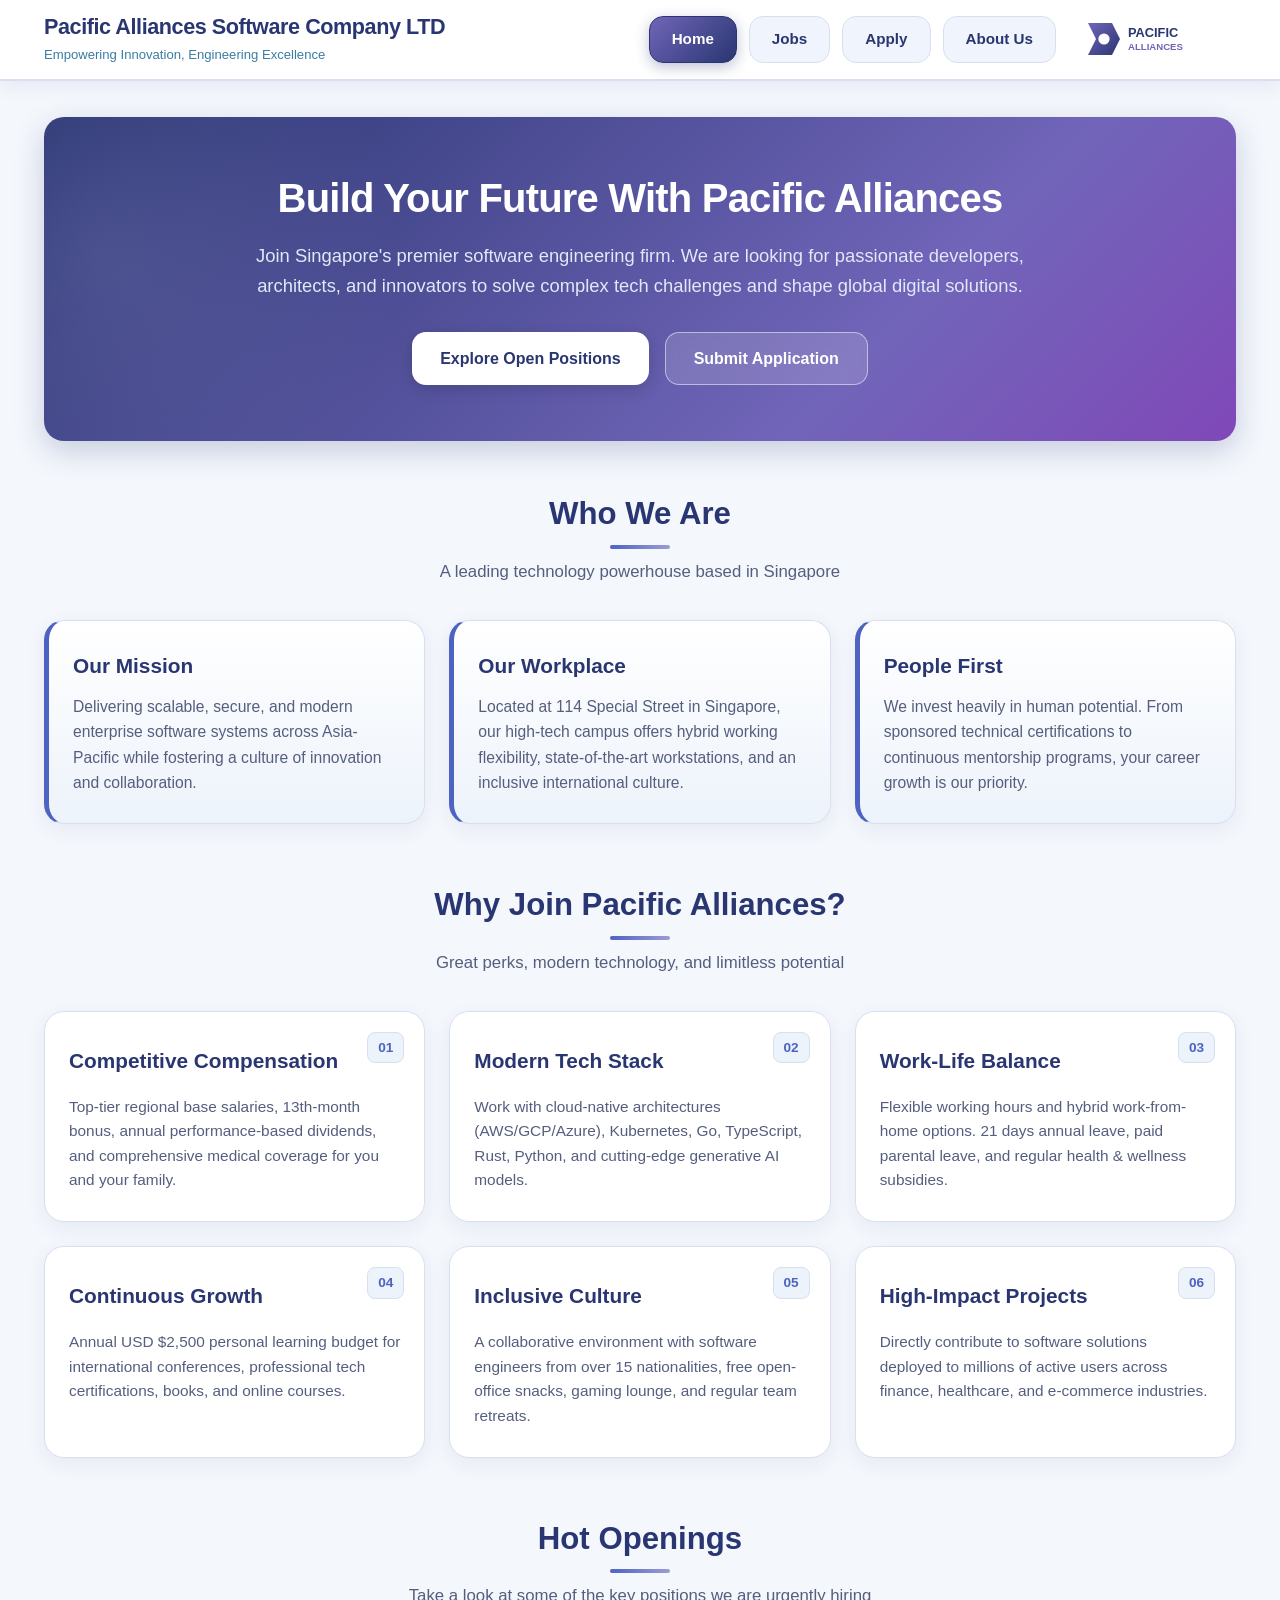
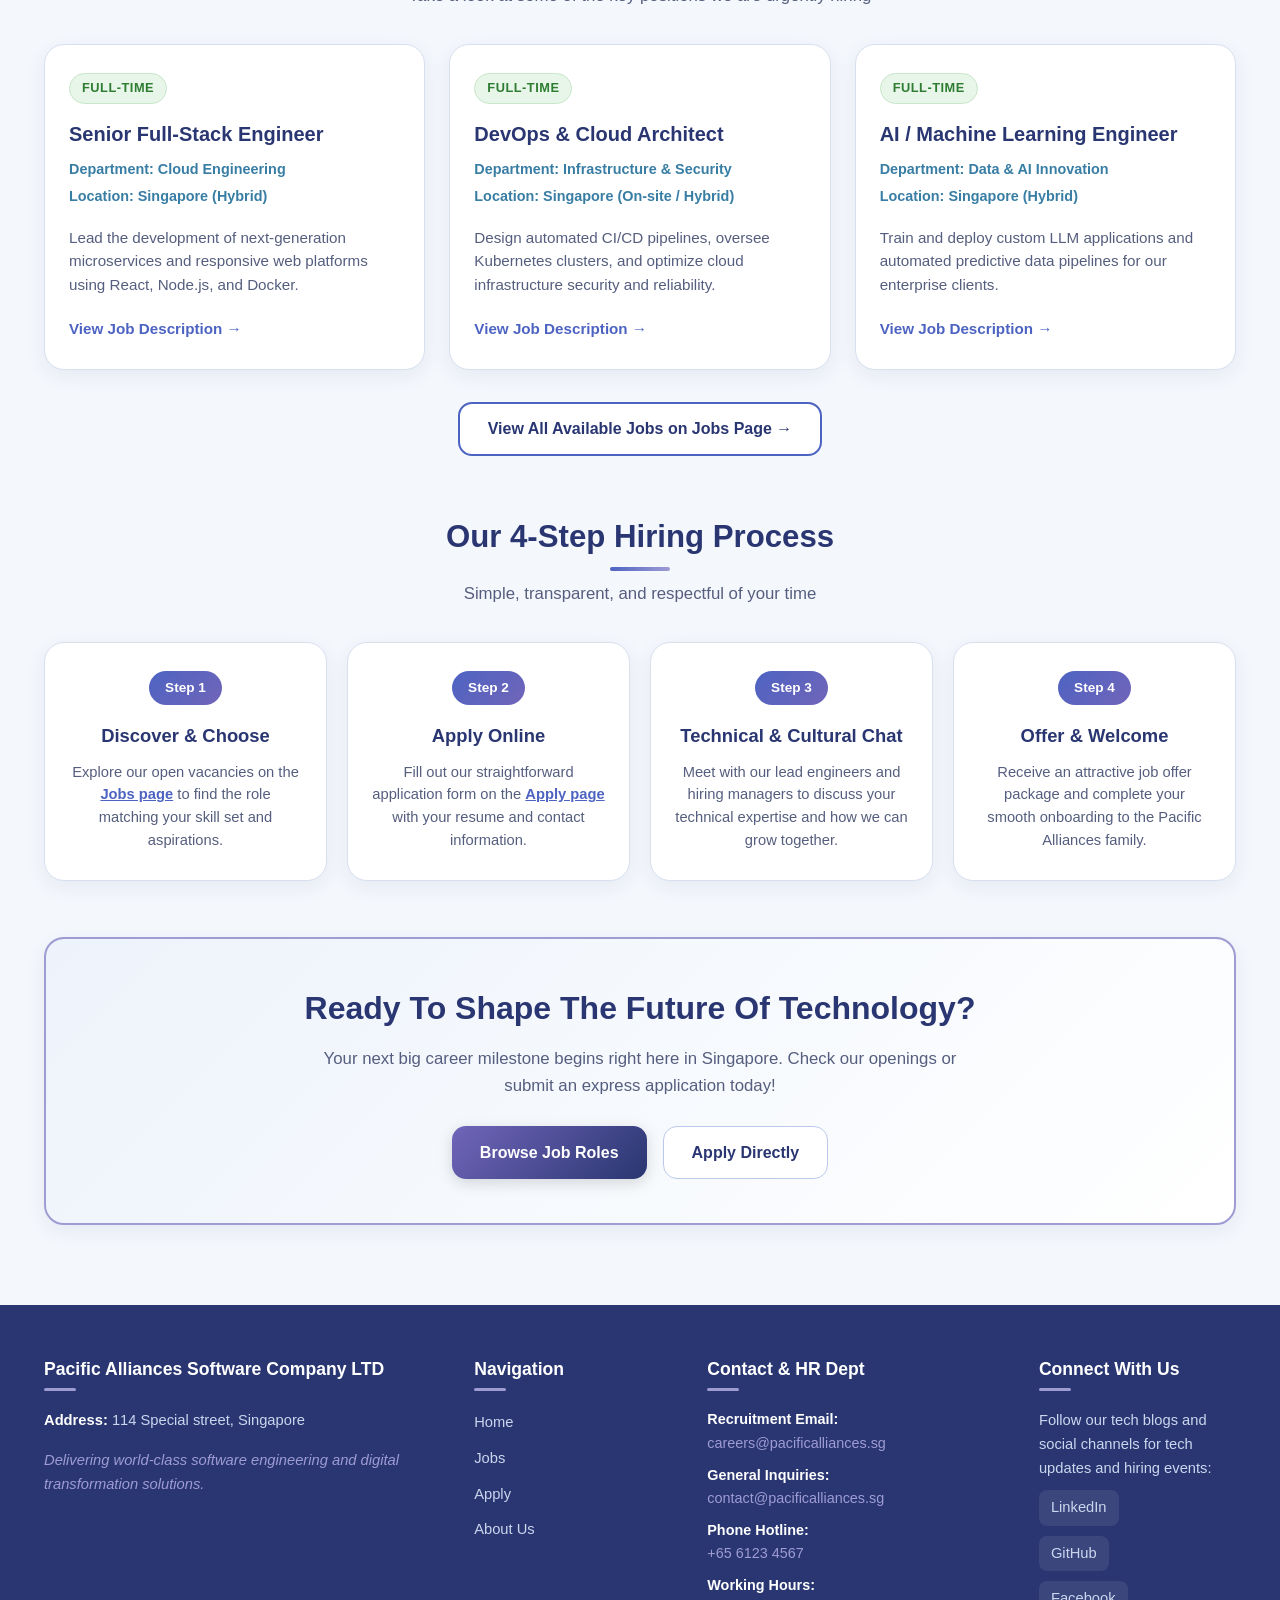
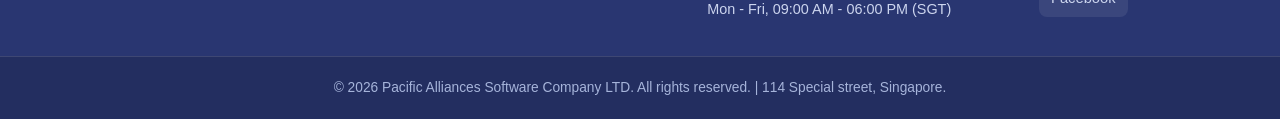
==== index.html @ 7d01c2e2 "Adjustments to the hyperlink from index.html to job.html and minimize lines in job.html" ====
<!DOCTYPE html>
<html lang="en">
<head>
    <meta charset="UTF-8">
    <meta name="viewport" content="width=device-width, initial-scale=1.0">
    <meta name="description" content="Pacific Alliances Software Company LTD - Career and Recruitment Portal. Explore software engineering and tech job opportunities in Singapore.">
    <meta name="author" content="Pacific Alliances Software Company LTD">
    <title>Home - Pacific Alliances Software Company LTD</title>
    <!-- Shared external stylesheet -->
    <link rel="stylesheet" href="style.css">
</head>
<body id="page-home" class="home-page">

    <!-- ================================================================= -->
    <!-- SHARED HEADER & NAVBAR (COMMON TO ALL 4 PAGES)                     -->
    <!-- Copy this <header> block across job.html, apply.html, about.html   -->
    <!-- and update class="active" on the corresponding page link           -->
    <!-- ================================================================= -->
    <header id="main-header" class="site-header">
        <div id="header-container" class="header-container">
            
            <!-- Company Branding (Left) -->
            <div id="company-branding" class="branding-box">
                <h1 id="site-title" class="company-name">Pacific Alliances Software Company LTD</h1>
                <p id="site-tagline" class="company-tagline">Empowering Innovation, Engineering Excellence</p>
            </div>

            <!-- 4-Box Navigation Menu -->
            <nav id="main-navbar" class="site-navbar" aria-label="Main Navigation">
                <ul id="navbar-menu" class="navbar-list">
                    <li class="navbar-item">
                        <a id="nav-link-home" class="navbar-link active" href="index.html">Home</a>
                    </li>
                    <li class="navbar-item">
                        <a id="nav-link-jobs" class="navbar-link" href="job.html">Jobs</a>
                    </li>
                    <li class="navbar-item">
                        <a id="nav-link-apply" class="navbar-link" href="apply.html">Apply</a>
                    </li>
                    <li class="navbar-item">
                        <a id="nav-link-about" class="navbar-link" href="about.html">About Us</a>
                    </li>
                </ul>
            </nav>

            <!-- Company Logo (Right - Optional as per design wireframe) -->
            <div id="header-logo-container" class="logo-box">
                <a href="index.html" class="logo-link">
                    <img id="company-logo" class="site-logo" src="images/logo.svg" alt="Pacific Alliances Software Company LTD Logo">
                </a>
            </div>

        </div>
    </header>
    <!-- ================= END SHARED HEADER & NAVBAR ================= -->


    <!-- ================================================================= -->
    <!-- MAIN HOMEPAGE CONTENT                                             -->
    <!-- ================================================================= -->
    <main id="main-content" class="content-wrapper">

        <!-- 1. Hero Recruitment Banner -->
        <section id="hero-section" class="hero-banner">
            <div id="hero-container" class="hero-content">
                <h2 id="hero-heading" class="hero-title">Build Your Future With Pacific Alliances</h2>
                <p id="hero-description" class="hero-subtitle">
                    Join Singapore's premier software engineering firm. We are looking for passionate developers, architects, and innovators to solve complex tech challenges and shape global digital solutions.
                </p>
                <div id="hero-actions" class="hero-button-group">
                    <a id="hero-btn-explore" class="action-btn primary-btn" href="job.html">Explore Open Positions</a>
                    <a id="hero-btn-apply" class="action-btn secondary-btn" href="apply.html">Submit Application</a>
                </div>
            </div>
        </section>

        <!-- 2. Company Overview (Who We Are - Box Cards) -->
        <section id="intro-section" class="overview-section">
            <header class="section-header">
                <h2 id="intro-heading" class="section-title">Who We Are</h2>
                <p id="intro-subheading" class="section-subtitle">A leading technology powerhouse based in Singapore</p>
            </header>

            <div id="intro-box-container" class="intro-cards-container">
                <article id="intro-box-mission" class="content-box intro-card">
                    <h3 class="box-title">Our Mission</h3>
                    <p class="box-text">
                        Delivering scalable, secure, and modern enterprise software systems across Asia-Pacific while fostering a culture of innovation and collaboration.
                    </p>
                </article>

                <article id="intro-box-workplace" class="content-box intro-card">
                    <h3 class="box-title">Our Workplace</h3>
                    <p class="box-text">
                        Located at 114 Special Street in Singapore, our high-tech campus offers hybrid working flexibility, state-of-the-art workstations, and an inclusive international culture.
                    </p>
                </article>

                <article id="intro-box-talent" class="content-box intro-card">
                    <h3 class="box-title">People First</h3>
                    <p class="box-text">
                        We invest heavily in human potential. From sponsored technical certifications to continuous mentorship programs, your career growth is our priority.
                    </p>
                </article>
            </div>
        </section>

        <!-- 3. Why Join Us (Perks & Benefits Boxes) -->
        <section id="benefits-section" class="perks-section">
            <header class="section-header">
                <h2 id="benefits-heading" class="section-title">Why Join Pacific Alliances?</h2>
                <p id="benefits-subheading" class="section-subtitle">Great perks, modern technology, and limitless potential</p>
            </header>

            <!-- Box Content Container ("Box content should be in boxes like these") -->
            <div id="perks-boxes-grid" class="boxes-grid-container">

                <div id="perk-box-compensation" class="content-box perk-item">
                    <div class="box-badge">01</div>
                    <h3 class="box-title">Competitive Compensation</h3>
                    <p class="box-description">
                        Top-tier regional base salaries, 13th-month bonus, annual performance-based dividends, and comprehensive medical coverage for you and your family.
                    </p>
                </div>

                <div id="perk-box-techstack" class="content-box perk-item">
                    <div class="box-badge">02</div>
                    <h3 class="box-title">Modern Tech Stack</h3>
                    <p class="box-description">
                        Work with cloud-native architectures (AWS/GCP/Azure), Kubernetes, Go, TypeScript, Rust, Python, and cutting-edge generative AI models.
                    </p>
                </div>

                <div id="perk-box-flexibility" class="content-box perk-item">
                    <div class="box-badge">03</div>
                    <h3 class="box-title">Work-Life Balance</h3>
                    <p class="box-description">
                        Flexible working hours and hybrid work-from-home options. 21 days annual leave, paid parental leave, and regular health & wellness subsidies.
                    </p>
                </div>

                <div id="perk-box-learning" class="content-box perk-item">
                    <div class="box-badge">04</div>
                    <h3 class="box-title">Continuous Growth</h3>
                    <p class="box-description">
                        Annual USD $2,500 personal learning budget for international conferences, professional tech certifications, books, and online courses.
                    </p>
                </div>

                <div id="perk-box-culture" class="content-box perk-item">
                    <div class="box-badge">05</div>
                    <h3 class="box-title">Inclusive Culture</h3>
                    <p class="box-description">
                        A collaborative environment with software engineers from over 15 nationalities, free open-office snacks, gaming lounge, and regular team retreats.
                    </p>
                </div>

                <div id="perk-box-impact" class="content-box perk-item">
                    <div class="box-badge">06</div>
                    <h3 class="box-title">High-Impact Projects</h3>
                    <p class="box-description">
                        Directly contribute to software solutions deployed to millions of active users across finance, healthcare, and e-commerce industries.
                    </p>
                </div>

            </div>
        </section>

        <!-- 4. Featured Job Openings (Links to job.html) -->
        <section id="featured-jobs-section" class="featured-jobs-container">
            <header class="section-header">
                <h2 id="featured-jobs-heading" class="section-title">Hot Openings</h2>
                <p id="featured-jobs-subheading" class="section-subtitle">Take a look at some of the key positions we are urgently hiring</p>
            </header>

            <div id="jobs-preview-list" class="jobs-cards-grid">

                <article id="job-card-frontend" class="content-box job-preview-card">
                    <span class="job-tag full-time">Full-time</span>
                    <h3 class="job-role-title">Senior Full-Stack Engineer</h3>
                    <p class="job-department">Department: Cloud Engineering</p>
                    <p class="job-location">Location: Singapore (Hybrid)</p>
                    <p class="job-brief">
                    Lead the development of next-generation microservices and responsive web platforms using React, Node.js, and Docker.
                    </p>
                    <a class="card-link" href="job.html#job-fullstack">View Job Description &rarr;</a>
                </article>

                <article id="job-card-devops" class="content-box job-preview-card">
                    <span class="job-tag full-time">Full-time</span>
                    <h3 class="job-role-title">DevOps & Cloud Architect</h3>
                    <p class="job-department">Department: Infrastructure & Security</p>
                    <p class="job-location">Location: Singapore (On-site / Hybrid)</p>
                    <p class="job-brief">
                    Design automated CI/CD pipelines, oversee Kubernetes clusters, and optimize cloud infrastructure security and reliability.
                    </p>
                    <a class="card-link" href="job.html#job-devops">View Job Description &rarr;</a>
                </article>

                <article id="job-card-ai" class="content-box job-preview-card">
                    <span class="job-tag full-time">Full-time</span>
                    <h3 class="job-role-title">AI / Machine Learning Engineer</h3>
                    <p class="job-department">Department: Data & AI Innovation</p>
                    <p class="job-location">Location: Singapore (Hybrid)</p>
                    <p class="job-brief">
                    Train and deploy custom LLM applications and automated predictive data pipelines for our enterprise clients.
                    </p>
                    <a class="card-link" href="job.html#job-ai-ml">View Job Description &rarr;</a>
                </article>

            </div>

            <div id="all-jobs-link-box" class="section-footer-action">
                <a id="btn-view-all-jobs" class="action-btn text-link-btn" href="job.html">View All Available Jobs on Jobs Page &rarr;</a>
            </div>
        </section>

        <!-- 5. 4-Step Hiring Process -->
        <section id="process-section" class="recruitment-process-section">
            <header class="section-header">
                <h2 id="process-heading" class="section-title">Our 4-Step Hiring Process</h2>
                <p id="process-subheading" class="section-subtitle">Simple, transparent, and respectful of your time</p>
            </header>

            <div id="process-steps-container" class="process-steps-grid">
                
                <div id="step-box-1" class="content-box process-step-box">
                    <div class="step-number">Step 1</div>
                    <h3 class="step-title">Discover & Choose</h3>
                    <p class="step-text">Explore our open vacancies on the <a href="job.html" class="inline-link">Jobs page</a> to find the role matching your skill set and aspirations.</p>
                </div>

                <div id="step-box-2" class="content-box process-step-box">
                    <div class="step-number">Step 2</div>
                    <h3 class="step-title">Apply Online</h3>
                    <p class="step-text">Fill out our straightforward application form on the <a href="apply.html" class="inline-link">Apply page</a> with your resume and contact information.</p>
                </div>

                <div id="step-box-3" class="content-box process-step-box">
                    <div class="step-number">Step 3</div>
                    <h3 class="step-title">Technical & Cultural Chat</h3>
                    <p class="step-text">Meet with our lead engineers and hiring managers to discuss your technical expertise and how we can grow together.</p>
                </div>

                <div id="step-box-4" class="content-box process-step-box">
                    <div class="step-number">Step 4</div>
                    <h3 class="step-title">Offer & Welcome</h3>
                    <p class="step-text">Receive an attractive job offer package and complete your smooth onboarding to the Pacific Alliances family.</p>
                </div>

            </div>
        </section>

        <!-- 6. Call To Action (CTA Banner Box) -->
        <section id="cta-section" class="cta-banner-section">
            <div id="cta-box-container" class="content-box cta-card-box">
                <h2 id="cta-heading" class="cta-title">Ready To Shape The Future Of Technology?</h2>
                <p id="cta-desc" class="cta-text">
                    Your next big career milestone begins right here in Singapore. Check our openings or submit an express application today!
                </p>
                <div id="cta-buttons" class="cta-button-group">
                    <a id="cta-btn-jobs" class="action-btn primary-btn" href="job.html">Browse Job Roles</a>
                    <a id="cta-btn-apply" class="action-btn secondary-btn" href="apply.html">Apply Directly</a>
                </div>
            </div>
        </section>

    </main>
    <!-- ================= END MAIN CONTENT ================= -->


    <!-- ================================================================= -->
    <!-- SHARED FOOTER (COMMON TO ALL 4 PAGES)                             -->
    <!-- As per wireframe: Footer - General information - contacts - etc    -->
    <!-- ================================================================= -->
    <footer id="main-footer" class="site-footer">
        <div id="footer-container" class="footer-layout">

            <!-- Column 1: Company Information & Singapore Address -->
            <div id="footer-company-info" class="footer-col company-info-col">
                <h3 id="footer-company-title" class="footer-heading">Pacific Alliances Software Company LTD</h3>
                <p id="footer-company-address" class="footer-text address-text">
                    <strong>Address:</strong> 114 Special street, Singapore
                </p>
                <p id="footer-company-slogan" class="footer-text slogan-text">
                    Delivering world-class software engineering and digital transformation solutions.
                </p>
            </div>

            <!-- Column 2: Quick Navigation Links -->
            <div id="footer-quick-links" class="footer-col quick-links-col">
                <h3 class="footer-heading">Navigation</h3>
                <ul id="footer-nav-list" class="footer-links-list">
                    <li class="footer-link-item"><a class="footer-nav-link" href="index.html">Home</a></li>
                    <li class="footer-link-item"><a class="footer-nav-link" href="job.html">Jobs</a></li>
                    <li class="footer-link-item"><a class="footer-nav-link" href="apply.html">Apply</a></li>
                    <li class="footer-link-item"><a class="footer-nav-link" href="about.html">About Us</a></li>
                </ul>
            </div>

            <!-- Column 3: Contact & HR Department -->
            <div id="footer-contact-info" class="footer-col contacts-col">
                <h3 class="footer-heading">Contact & HR Dept</h3>
                <ul id="footer-contact-list" class="footer-contact-items">
                    <li class="contact-item">
                        <strong>Recruitment Email:</strong> 
                        <a class="contact-link" href="mailto:careers@pacificalliances.sg">careers@pacificalliances.sg</a>
                    </li>
                    <li class="contact-item">
                        <strong>General Inquiries:</strong> 
                        <a class="contact-link" href="mailto:contact@pacificalliances.sg">contact@pacificalliances.sg</a>
                    </li>
                    <li class="contact-item">
                        <strong>Phone Hotline:</strong> 
                        <a class="contact-link" href="tel:+6561234567">+65 6123 4567</a>
                    </li>
                    <li class="contact-item">
                        <strong>Working Hours:</strong> Mon - Fri, 09:00 AM - 06:00 PM (SGT)
                    </li>
                </ul>
            </div>

            <!-- Column 4: Social Media Channels -->
            <div id="footer-social-info" class="footer-col social-col">
                <h3 class="footer-heading">Connect With Us</h3>
                <p class="footer-text">Follow our tech blogs and social channels for tech updates and hiring events:</p>
                <ul id="footer-social-list" class="footer-social-links">
                    <li class="social-item"><a class="social-link" href="https://linkedin.com" target="_blank" rel="noopener noreferrer">LinkedIn</a></li>
                    <li class="social-item"><a class="social-link" href="https://github.com" target="_blank" rel="noopener noreferrer">GitHub</a></li>
                    <li class="social-item"><a class="social-link" href="https://facebook.com" target="_blank" rel="noopener noreferrer">Facebook</a></li>
                </ul>
            </div>

        </div>

        <!-- Bottom Copyright Bar -->
        <div id="footer-copyright" class="footer-bottom-bar">
            <p id="copyright-notice" class="copyright-text">
                &copy; 2026 Pacific Alliances Software Company LTD. All rights reserved. | 114 Special street, Singapore.
            </p>
        </div>
    </footer>
    <!-- ================= END FOOTER ================= -->

</body>
</html>
---- style.css ----
/* ==========================================================================
   ASSIGNMENT 1 - PACIFIC ALLIANCES SOFTWARE COMPANY LTD
   Main Stylesheet: style.css
   Color Scheme: Fuji purple, Blue-violet, Kikyo-iroiro, Iris, Hanada, Dark blue
   ========================================================================== */

/* --------------------------------------------------------------------------
   1. CSS VARIABLES (DESIGN COLOR PALETTE)
   -------------------------------------------------------------------------- */
:root {
    /* Official design color palette */
    --color-fuji-purple:  #9F9BD3; /* Fuji purple (sf18) */
    --color-blue-violet:  #7165B9; /* Blue-violet (sf20) */
    --color-kikyo-iroiro: #4D63C2; /* Kikyo-iroiro (D18) */
    --color-iris:         #8048B8; /* Iris (D20) */
    --color-hanada:       #387DA4; /* Hanada blue (D16) */
    --color-dark-blue:    #293671; /* Dark blue (DK18) */

    /* Background and neutral text colors */
    --bg-body:            #F4F7FC; /* Soft slate-blue page background */
    --bg-surface:         #FFFFFF; /* White card/box background */
    --bg-box-tint:        #EDF3FB; /* Light blue accent tint for special boxes */
    --text-primary:       #1E2442; /* Primary body text (deep dark blue) */
    --text-secondary:     #555E7E; /* Secondary text / descriptions */
    --text-light:         #8D95B5; /* Muted text / metadata */
    --border-light:       #D8E0F0; /* Subtle box border */
    --border-accent:      #BAC9EB; /* Accent border */

    /* Shadows and Border Radii */
    --radius-sm:          8px;
    --radius-md:          14px;
    --radius-lg:          20px;
    --radius-full:        999px;

    --shadow-card:        0 6px 20px rgba(41, 54, 113, 0.07);
    --shadow-hover:       0 12px 28px rgba(77, 99, 194, 0.16);
    --shadow-header:      0 4px 18px rgba(41, 54, 113, 0.08);

    --transition:         all 0.25s cubic-bezier(0.4, 0, 0.2, 1);
}

/* --------------------------------------------------------------------------
   2. BASIC RESET & TYPOGRAPHY
   -------------------------------------------------------------------------- */
*, *::before, *::after {
    box-sizing: border-box;
    margin: 0;
    padding: 0;
}

html {
    scroll-behavior: smooth;
}

body {
    font-family: 'Segoe UI', -apple-system, BlinkMacSystemFont, Roboto, Oxygen, Ubuntu, Cantarell, sans-serif;
    background-color: var(--bg-body);
    color: var(--text-primary);
    line-height: 1.6;
    font-size: 16px;
    min-height: 100vh;
    display: flex;
    flex-direction: column;
}

a {
    color: var(--color-kikyo-iroiro);
    text-decoration: none;
    transition: var(--transition);
}

a:hover {
    color: var(--color-blue-violet);
}

ul {
    list-style: none;
}

img {
    max-width: 100%;
    height: auto;
    display: block;
}

/* --------------------------------------------------------------------------
   3. HEADER & NAVIGATION BAR (SHARED ACROSS ALL 4 PAGES)
   Layout: Company Branding (Left) - 4-Box Menu (Center) - Logo (Right)
   -------------------------------------------------------------------------- */
.site-header {
    background-color: var(--bg-surface);
    border-bottom: 2px solid var(--border-light);
    box-shadow: var(--shadow-header);
    position: sticky;
    top: 0;
    z-index: 1000;
    width: 100%;
}

.header-container {
    max-width: 1240px;
    margin: 0 auto;
    padding: 14px 24px;
    display: flex;
    align-items: center;
    justify-content: space-between;
    gap: 20px;
}

/* Company Branding */
.branding-box {
    flex: 1;
    min-width: 250px;
}

.company-name {
    font-size: 1.35rem;
    font-weight: 800;
    color: var(--color-dark-blue);
    line-height: 1.25;
    letter-spacing: -0.02em;
}

.company-tagline {
    font-size: 0.82rem;
    color: var(--color-hanada);
    font-weight: 500;
    margin-top: 3px;
}

/* 4-Box Navigation Bar as per wireframe: "Header menu (4 box lead to 4 pages)" */
.site-navbar {
    display: flex;
    justify-content: center;
}

.navbar-list {
    display: flex;
    align-items: center;
    gap: 12px;
}

.navbar-item {
    display: inline-block;
}

/* Navigation Box Items */
.navbar-link {
    display: inline-block;
    padding: 10px 22px;
    background-color: #F0F4FC;
    color: var(--color-dark-blue);
    font-weight: 600;
    font-size: 0.95rem;
    border: 1.5px solid var(--border-light);
    border-radius: var(--radius-md);
    transition: var(--transition);
    text-align: center;
}

/* Hover Effect for Navigation Boxes */
.navbar-link:hover {
    background-color: var(--color-fuji-purple);
    color: #FFFFFF;
    border-color: var(--color-blue-violet);
    transform: translateY(-2px);
    box-shadow: 0 4px 12px rgba(113, 101, 185, 0.25);
}

/* Active Navigation State */
.navbar-link.active {
    background: linear-gradient(135deg, var(--color-blue-violet) 0%, var(--color-dark-blue) 100%);
    color: #FFFFFF;
    border-color: var(--color-dark-blue);
    box-shadow: 0 4px 14px rgba(41, 54, 113, 0.3);
}

/* Company Logo Container */
.logo-box {
    display: flex;
    align-items: center;
    justify-content: flex-end;
}

.site-logo {
    height: 48px;
    width: auto;
    object-fit: contain;
    transition: var(--transition);
}

.site-logo:hover {
    transform: scale(1.04);
}

/* --------------------------------------------------------------------------
   4. GENERAL LAYOUT & MAIN CONTENT WRAPPER
   -------------------------------------------------------------------------- */
.content-wrapper {
    flex: 1;
    max-width: 1240px;
    width: 100%;
    margin: 0 auto;
    padding: 36px 24px 60px;
}

/* Section Header */
.section-header {
    text-align: center;
    margin-bottom: 34px;
}

.section-title {
    font-size: 1.95rem;
    font-weight: 800;
    color: var(--color-dark-blue);
    position: relative;
    display: inline-block;
    padding-bottom: 10px;
}

.section-title::after {
    content: '';
    position: absolute;
    bottom: 0;
    left: 50%;
    transform: translateX(-50%);
    width: 60px;
    height: 4px;
    background: linear-gradient(90deg, var(--color-kikyo-iroiro), var(--color-fuji-purple));
    border-radius: var(--radius-full);
}

.section-subtitle {
    font-size: 1.05rem;
    color: var(--text-secondary);
    margin-top: 10px;
}

/* --------------------------------------------------------------------------
   5. BOX CONTENT STYLING ("Box content should be in boxes like these")
   -------------------------------------------------------------------------- */
.content-box {
    background-color: var(--bg-surface);
    border: 1.5px solid var(--border-light);
    border-radius: var(--radius-lg);
    padding: 28px 24px;
    box-shadow: var(--shadow-card);
    transition: var(--transition);
    display: flex;
    flex-direction: column;
}

.content-box:hover {
    transform: translateY(-5px);
    box-shadow: var(--shadow-hover);
    border-color: var(--color-fuji-purple);
}

/* --------------------------------------------------------------------------
   6. HERO BANNER SECTION
   -------------------------------------------------------------------------- */
.hero-banner {
    background: linear-gradient(135deg, var(--color-dark-blue) 0%, var(--color-blue-violet) 70%, var(--color-iris) 100%);
    color: #FFFFFF;
    border-radius: var(--radius-lg);
    padding: 56px 40px;
    margin-bottom: 48px;
    box-shadow: 0 10px 30px rgba(41, 54, 113, 0.22);
    text-align: center;
    position: relative;
    overflow: hidden;
}

.hero-banner::before {
    content: '';
    position: absolute;
    top: -50%;
    left: -20%;
    width: 600px;
    height: 600px;
    background: radial-gradient(circle, rgba(159, 155, 211, 0.2) 0%, transparent 70%);
    pointer-events: none;
}

.hero-content {
    max-width: 820px;
    margin: 0 auto;
    position: relative;
    z-index: 1;
}

.hero-title {
    font-size: 2.5rem;
    font-weight: 800;
    line-height: 1.25;
    margin-bottom: 18px;
    letter-spacing: -0.02em;
    color: #FFFFFF;
}

.hero-subtitle {
    font-size: 1.15rem;
    line-height: 1.65;
    color: #E2E8F8;
    margin-bottom: 30px;
}

.hero-button-group {
    display: flex;
    justify-content: center;
    gap: 16px;
    flex-wrap: wrap;
}

/* Action Buttons */
.action-btn {
    display: inline-flex;
    align-items: center;
    justify-content: center;
    padding: 13px 28px;
    font-size: 1rem;
    font-weight: 700;
    border-radius: var(--radius-md);
    transition: var(--transition);
    cursor: pointer;
}

.primary-btn {
    background-color: #FFFFFF;
    color: var(--color-dark-blue);
    box-shadow: 0 4px 15px rgba(0, 0, 0, 0.15);
}

.primary-btn:hover {
    background-color: var(--color-fuji-purple);
    color: #FFFFFF;
    transform: translateY(-2px);
    box-shadow: 0 6px 20px rgba(0, 0, 0, 0.2);
}

.secondary-btn {
    background-color: rgba(255, 255, 255, 0.15);
    color: #FFFFFF;
    border: 1.5px solid rgba(255, 255, 255, 0.5);
    backdrop-filter: blur(8px);
}

.secondary-btn:hover {
    background-color: #FFFFFF;
    color: var(--color-dark-blue);
    transform: translateY(-2px);
}

/* --------------------------------------------------------------------------
   7. COMPANY OVERVIEW SECTION (WHO WE ARE)
   -------------------------------------------------------------------------- */
.overview-section {
    margin-bottom: 56px;
}

.intro-cards-container {
    display: grid;
    grid-template-columns: repeat(auto-fit, minmax(300px, 1fr));
    gap: 24px;
}

.intro-card {
    background: linear-gradient(180deg, #FFFFFF 0%, var(--bg-box-tint) 100%);
    border-left: 5px solid var(--color-kikyo-iroiro);
}

.box-title {
    font-size: 1.3rem;
    font-weight: 700;
    color: var(--color-dark-blue);
    margin-bottom: 12px;
}

.box-text {
    color: var(--text-secondary);
    font-size: 0.98rem;
    line-height: 1.6;
}

/* --------------------------------------------------------------------------
   8. PERKS & BENEFITS (WHY JOIN US - BOX GRID)
   -------------------------------------------------------------------------- */
.perks-section {
    margin-bottom: 56px;
}

.boxes-grid-container {
    display: grid;
    grid-template-columns: repeat(auto-fit, minmax(320px, 1fr));
    gap: 24px;
}

.perk-item {
    position: relative;
    padding-top: 32px;
}

.box-badge {
    position: absolute;
    top: 20px;
    right: 20px;
    background-color: var(--bg-box-tint);
    color: var(--color-kikyo-iroiro);
    font-weight: 800;
    font-size: 0.85rem;
    padding: 4px 10px;
    border-radius: var(--radius-sm);
    border: 1px solid var(--border-light);
}

.box-description {
    color: var(--text-secondary);
    font-size: 0.96rem;
    line-height: 1.6;
    margin-top: 6px;
}

/* --------------------------------------------------------------------------
   9. FEATURED JOB OPENINGS (JOB PREVIEW CARDS)
   -------------------------------------------------------------------------- */
.featured-jobs-container {
    margin-bottom: 56px;
}

.jobs-cards-grid {
    display: grid;
    grid-template-columns: repeat(auto-fit, minmax(310px, 1fr));
    gap: 24px;
}

.job-preview-card {
    background: #FFFFFF;
    border: 1.5px solid var(--border-light);
    display: flex;
    flex-direction: column;
    justify-content: space-between;
}

.job-tag {
    align-self: flex-start;
    padding: 4px 12px;
    font-size: 0.8rem;
    font-weight: 700;
    border-radius: var(--radius-full);
    margin-bottom: 14px;
    text-transform: uppercase;
    letter-spacing: 0.04em;
}

.job-tag.full-time {
    background-color: #E8F5E9;
    color: #2E7D32;
    border: 1px solid #C8E6C9;
}

.job-role-title {
    font-size: 1.25rem;
    font-weight: 700;
    color: var(--color-dark-blue);
    margin-bottom: 8px;
}

.job-department,
.job-location {
    font-size: 0.9rem;
    color: var(--color-hanada);
    font-weight: 600;
    margin-bottom: 4px;
}

.job-brief {
    color: var(--text-secondary);
    font-size: 0.95rem;
    line-height: 1.55;
    margin: 14px 0 20px;
    flex-grow: 1;
}

.card-link {
    display: inline-flex;
    align-items: center;
    font-weight: 700;
    font-size: 0.95rem;
    color: var(--color-kikyo-iroiro);
    margin-top: auto;
}

.card-link:hover {
    color: var(--color-blue-violet);
    transform: translateX(4px);
}

.section-footer-action {
    text-align: center;
    margin-top: 32px;
}

.text-link-btn {
    display: inline-block;
    padding: 12px 28px;
    background-color: var(--bg-surface);
    color: var(--color-dark-blue);
    border: 2px solid var(--color-kikyo-iroiro);
    font-weight: 700;
    border-radius: var(--radius-md);
}

.text-link-btn:hover {
    background-color: var(--color-kikyo-iroiro);
    color: #FFFFFF;
}

/* --------------------------------------------------------------------------
   10. RECRUITMENT PROCESS (4-STEP APPLICATION)
   -------------------------------------------------------------------------- */
.recruitment-process-section {
    margin-bottom: 56px;
}

.process-steps-grid {
    display: grid;
    grid-template-columns: repeat(auto-fit, minmax(240px, 1fr));
    gap: 20px;
}

.process-step-box {
    text-align: center;
    background-color: #FFFFFF;
    position: relative;
}

.step-number {
    display: inline-block;
    background: linear-gradient(135deg, var(--color-kikyo-iroiro), var(--color-blue-violet));
    color: #FFFFFF;
    font-size: 0.85rem;
    font-weight: 800;
    padding: 6px 16px;
    border-radius: var(--radius-full);
    margin: 0 auto 16px;
}

.step-title {
    font-size: 1.15rem;
    font-weight: 700;
    color: var(--color-dark-blue);
    margin-bottom: 10px;
}

.step-text {
    font-size: 0.92rem;
    color: var(--text-secondary);
    line-height: 1.55;
}

.inline-link {
    color: var(--color-kikyo-iroiro);
    font-weight: 600;
    text-decoration: underline;
}

.inline-link:hover {
    color: var(--color-blue-violet);
}

/* --------------------------------------------------------------------------
   11. CALL TO ACTION SECTION (CTA BANNER BOX)
   -------------------------------------------------------------------------- */
.cta-banner-section {
    margin-bottom: 20px;
}

.cta-card-box {
    background: linear-gradient(135deg, var(--bg-box-tint) 0%, #FFFFFF 100%);
    border: 2px solid var(--color-fuji-purple);
    text-align: center;
    padding: 44px 30px;
}

.cta-title {
    font-size: 2rem;
    font-weight: 800;
    color: var(--color-dark-blue);
    margin-bottom: 12px;
}

.cta-text {
    font-size: 1.05rem;
    color: var(--text-secondary);
    max-width: 650px;
    margin: 0 auto 26px;
}

.cta-button-group {
    display: flex;
    justify-content: center;
    gap: 16px;
    flex-wrap: wrap;
}

.cta-button-group .primary-btn {
    background: linear-gradient(135deg, var(--color-blue-violet) 0%, var(--color-dark-blue) 100%);
    color: #FFFFFF;
}

.cta-button-group .primary-btn:hover {
    background: linear-gradient(135deg, var(--color-iris) 0%, var(--color-blue-violet) 100%);
}

.cta-button-group .secondary-btn {
    background-color: #FFFFFF;
    color: var(--color-dark-blue);
    border: 1.5px solid var(--border-accent);
}

.cta-button-group .secondary-btn:hover {
    background-color: var(--bg-box-tint);
    border-color: var(--color-kikyo-iroiro);
}

/* --------------------------------------------------------------------------
   12. FOOTER (AS PER WIREFRAME: "Footer - General information - contacts - etc")
   -------------------------------------------------------------------------- */
.site-footer {
    background-color: var(--color-dark-blue);
    color: #E2E7F5;
    margin-top: auto;
    width: 100%;
}

.footer-layout {
    max-width: 1240px;
    margin: 0 auto;
    padding: 50px 24px 36px;
    display: grid;
    grid-template-columns: 2fr 1fr 1.5fr 1fr;
    gap: 36px;
}

.footer-col {
    display: flex;
    flex-direction: column;
}

.footer-heading {
    font-size: 1.1rem;
    font-weight: 700;
    color: #FFFFFF;
    margin-bottom: 18px;
    position: relative;
    padding-bottom: 8px;
}

.footer-heading::after {
    content: '';
    position: absolute;
    bottom: 0;
    left: 0;
    width: 32px;
    height: 3px;
    background-color: var(--color-fuji-purple);
    border-radius: var(--radius-full);
}

.footer-text {
    font-size: 0.92rem;
    color: #CCD5EE;
    line-height: 1.6;
    margin-bottom: 10px;
}

.company-info-col .address-text strong {
    color: #FFFFFF;
}

.company-info-col .slogan-text {
    margin-top: 6px;
    font-style: italic;
    color: var(--color-fuji-purple);
}

/* Quick Links Column */
.footer-links-list,
.footer-contact-items,
.footer-social-links {
    display: flex;
    flex-direction: column;
    gap: 10px;
}

.footer-nav-link {
    color: #CCD5EE;
    font-size: 0.92rem;
    display: inline-block;
    transition: var(--transition);
}

.footer-nav-link:hover {
    color: #FFFFFF;
    transform: translateX(4px);
}

/* Contacts Column */
.contact-item {
    font-size: 0.9rem;
    color: #CCD5EE;
    line-height: 1.5;
}

.contact-item strong {
    color: #FFFFFF;
    display: block;
    margin-bottom: 2px;
}

.contact-link {
    color: var(--color-fuji-purple);
}

.contact-link:hover {
    color: #FFFFFF;
    text-decoration: underline;
}

/* Social Media Links */
.social-link {
    display: inline-flex;
    align-items: center;
    gap: 8px;
    color: #CCD5EE;
    font-size: 0.92rem;
    padding: 6px 12px;
    background-color: rgba(255, 255, 255, 0.08);
    border-radius: var(--radius-sm);
    width: fit-content;
}

.social-link:hover {
    background-color: var(--color-kikyo-iroiro);
    color: #FFFFFF;
}

/* Copyright Bottom Bar */
.footer-bottom-bar {
    border-top: 1px solid rgba(255, 255, 255, 0.12);
    padding: 20px 24px;
    text-align: center;
    background-color: rgba(0, 0, 0, 0.15);
}

.copyright-text {
    font-size: 0.86rem;
    color: #A6B4DA;
}

/* --------------------------------------------------------------------------
   13. RESPONSIVE DESIGN (TABLET & MOBILE)
   -------------------------------------------------------------------------- */

/* Tablet view (max-width: 1024px) */
@media (max-width: 1024px) {
    .header-container {
        flex-wrap: wrap;
        justify-content: space-between;
    }

    .site-navbar {
        order: 3;
        width: 100%;
        margin-top: 10px;
    }

    .navbar-list {
        width: 100%;
        justify-content: space-between;
    }

    .navbar-link {
        flex: 1;
        padding: 9px 12px;
        font-size: 0.9rem;
    }

    .footer-layout {
        grid-template-columns: 1fr 1fr;
        gap: 30px;
    }
}

/* Mobile view (max-width: 768px) */
@media (max-width: 768px) {
    .header-container {
        flex-direction: column;
        align-items: flex-start;
        gap: 14px;
        padding: 14px 18px;
    }

    .logo-box {
        position: absolute;
        top: 14px;
        right: 18px;
    }

    .site-logo {
        height: 38px;
    }

    .company-name {
        font-size: 1.15rem;
        padding-right: 60px;
    }

    .company-tagline {
        font-size: 0.78rem;
    }

    .site-navbar {
        width: 100%;
    }

    .navbar-list {
        display: grid;
        grid-template-columns: 1fr 1fr;
        gap: 8px;
        width: 100%;
    }

    .navbar-link {
        width: 100%;
        padding: 8px 10px;
        font-size: 0.88rem;
    }

    .hero-banner {
        padding: 36px 20px;
    }

    .hero-title {
        font-size: 1.75rem;
    }

    .hero-subtitle {
        font-size: 0.98rem;
    }

    .hero-button-group {
        flex-direction: column;
    }

    .action-btn {
        width: 100%;
    }

    .section-title {
        font-size: 1.55rem;
    }

    .boxes-grid-container,
    .intro-cards-container,
    .jobs-cards-grid,
    .process-steps-grid {
        grid-template-columns: 1fr;
    }

    .footer-layout {
        grid-template-columns: 1fr;
        gap: 28px;
        padding: 36px 18px 24px;
    }
}

/* --------------------------------------------------------------------------
   14. FORM STYLING (JOB APPLICATION FORM - APPLY.HTML)
   -------------------------------------------------------------------------- */
.form-card-box {
    max-width: 860px;
    margin: 0 auto 40px;
    padding: 36px 32px;
}

.form-group {
    margin-bottom: 20px;
}

.form-row {
    display: flex;
    gap: 18px;
    flex-wrap: wrap;
}

.form-col {
    flex: 1;
    min-width: 220px;
    margin-bottom: 20px;
}

.form-label {
    display: block;
    font-weight: 700;
    color: var(--color-dark-blue);
    font-size: 0.95rem;
    margin-bottom: 7px;
}

.form-control {
    width: 100%;
    padding: 12px 14px;
    border: 1.5px solid var(--border-light);
    border-radius: var(--radius-sm);
    font-size: 0.95rem;
    font-family: inherit;
    color: var(--text-primary);
    background-color: #FFFFFF;
    transition: var(--transition);
}

.form-control:focus {
    outline: none;
    border-color: var(--color-kikyo-iroiro);
    box-shadow: 0 0 0 3px rgba(77, 99, 194, 0.18);
}

.form-select {
    cursor: pointer;
    appearance: auto;
}

.form-textarea {
    resize: vertical;
    min-height: 110px;
}

.form-fieldset {
    border: 1.5px solid var(--border-light);
    border-radius: var(--radius-md);
    padding: 16px 20px 18px;
    margin-bottom: 22px;
    background-color: #FAFCFF;
}

.form-legend {
    font-weight: 700;
    color: var(--color-dark-blue);
    padding: 0 10px;
    font-size: 0.95rem;
}

.radio-options-group,
.checkbox-options-group {
    display: flex;
    gap: 20px;
    flex-wrap: wrap;
    margin-top: 8px;
}

.radio-option-label,
.checkbox-option-label {
    display: inline-flex;
    align-items: center;
    gap: 7px;
    cursor: pointer;
    font-size: 0.95rem;
    color: var(--text-primary);
}

.form-actions-box {
    margin-top: 28px;
    text-align: center;
}

.submit-btn {
    background: linear-gradient(135deg, var(--color-blue-violet) 0%, var(--color-dark-blue) 100%);
    color: #FFFFFF;
    border: none;
    min-width: 180px;
    cursor: pointer;
    font-size: 1.05rem;
    padding: 14px 36px;
}

.submit-btn:hover {
    background: linear-gradient(135deg, var(--color-iris) 0%, var(--color-blue-violet) 100%);
    box-shadow: var(--shadow-hover);
    transform: translateY(-2px);
}
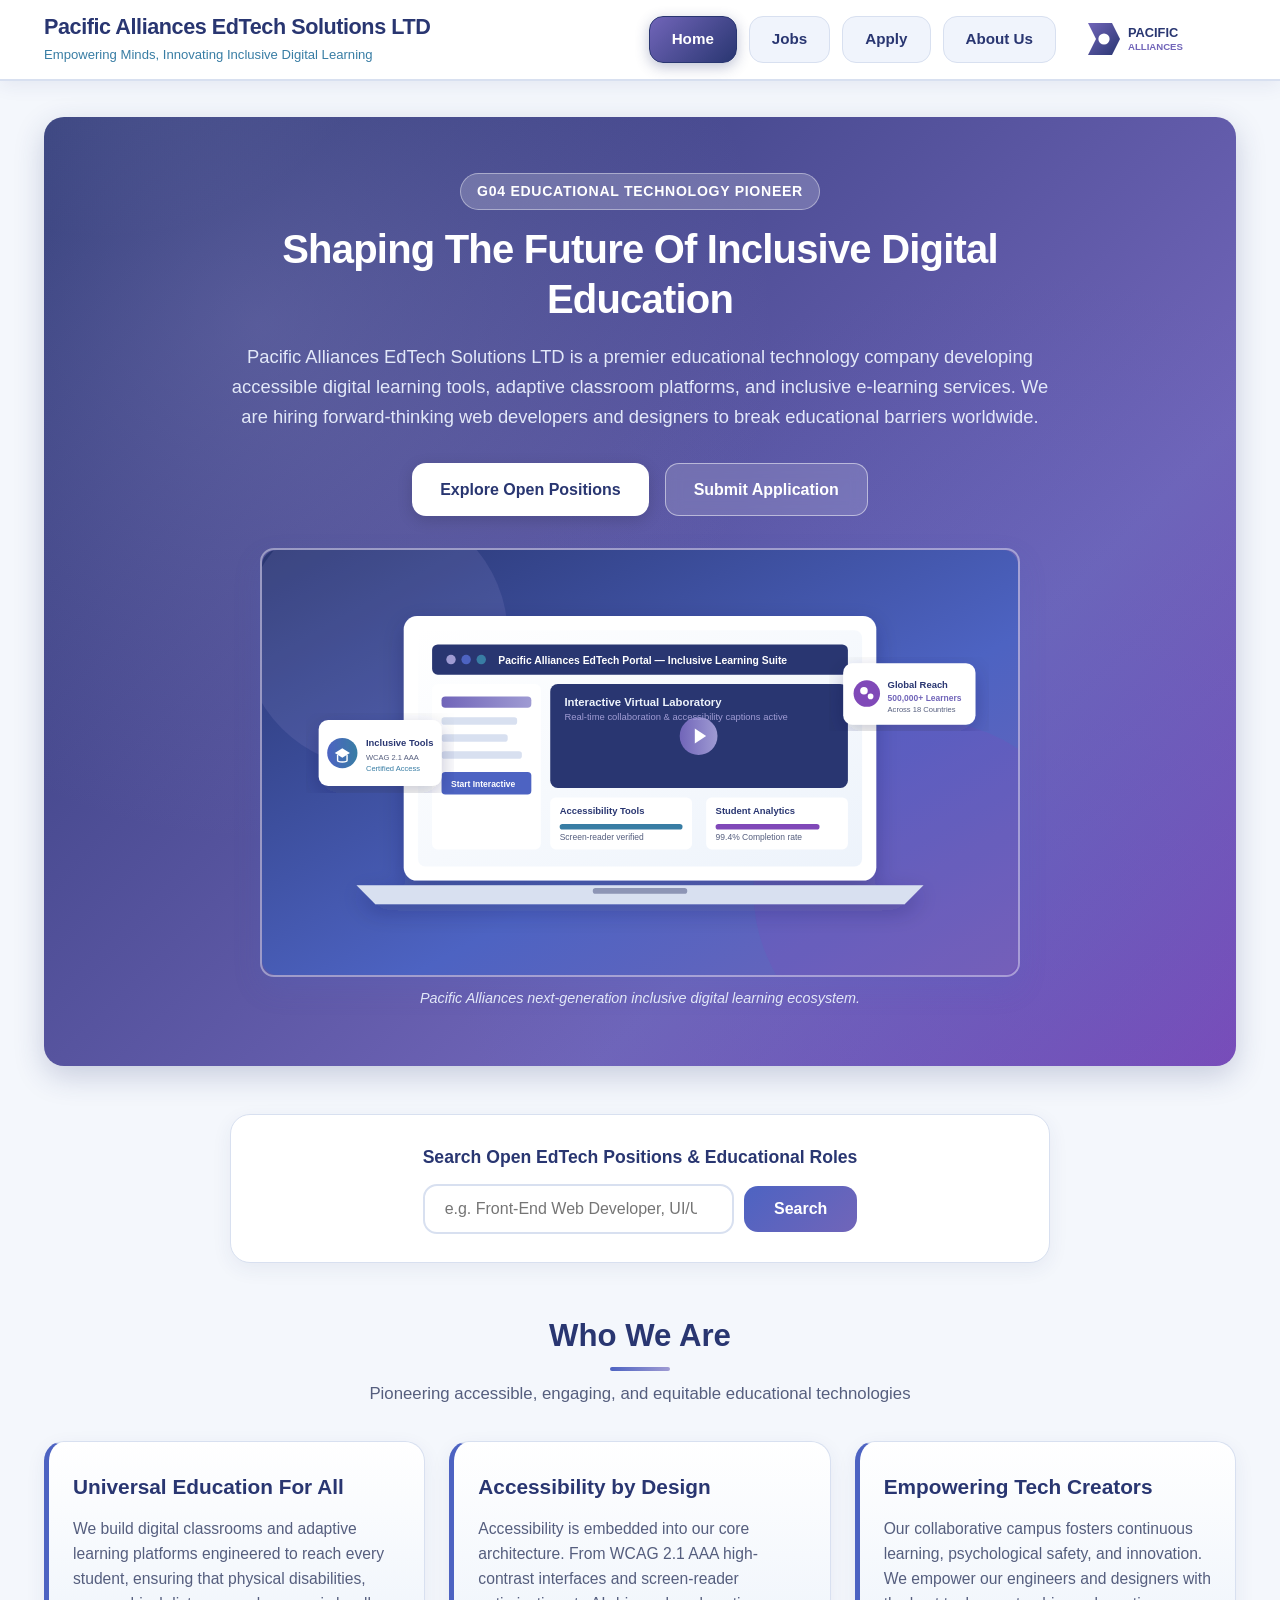
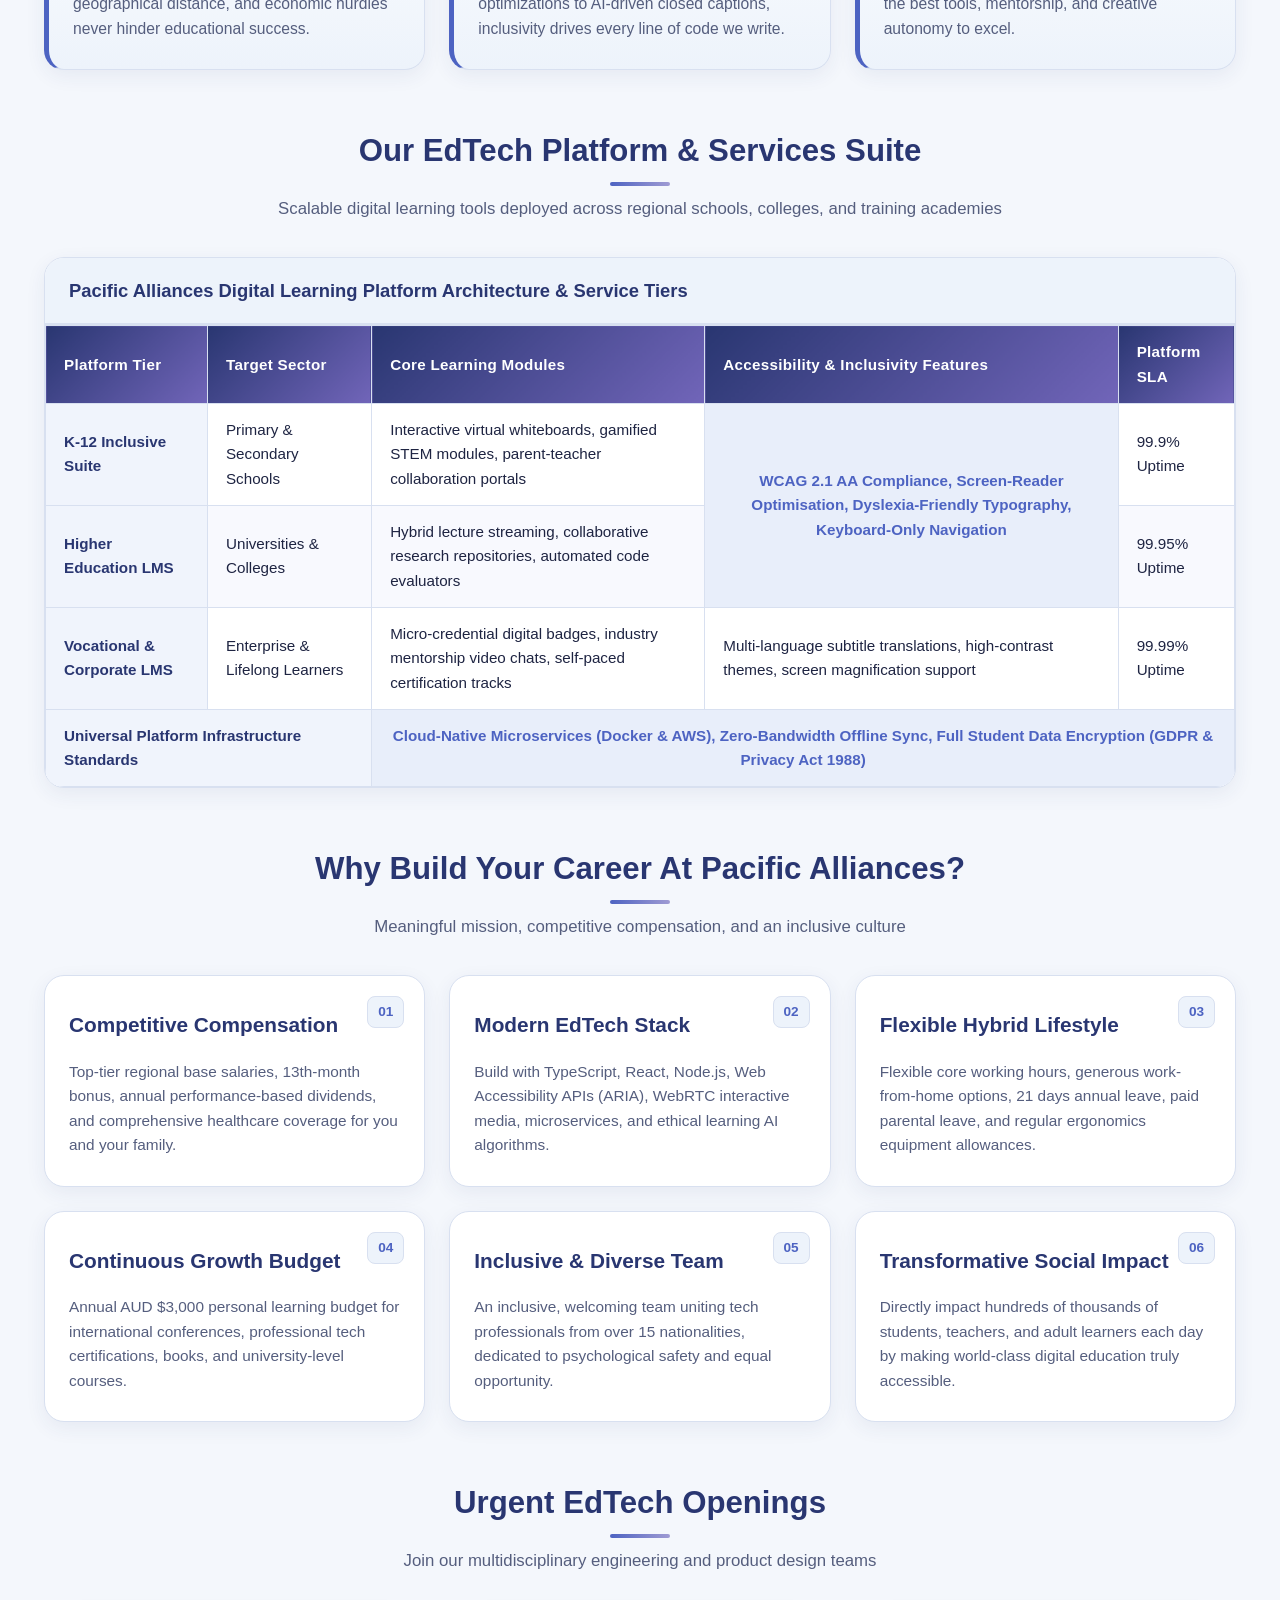
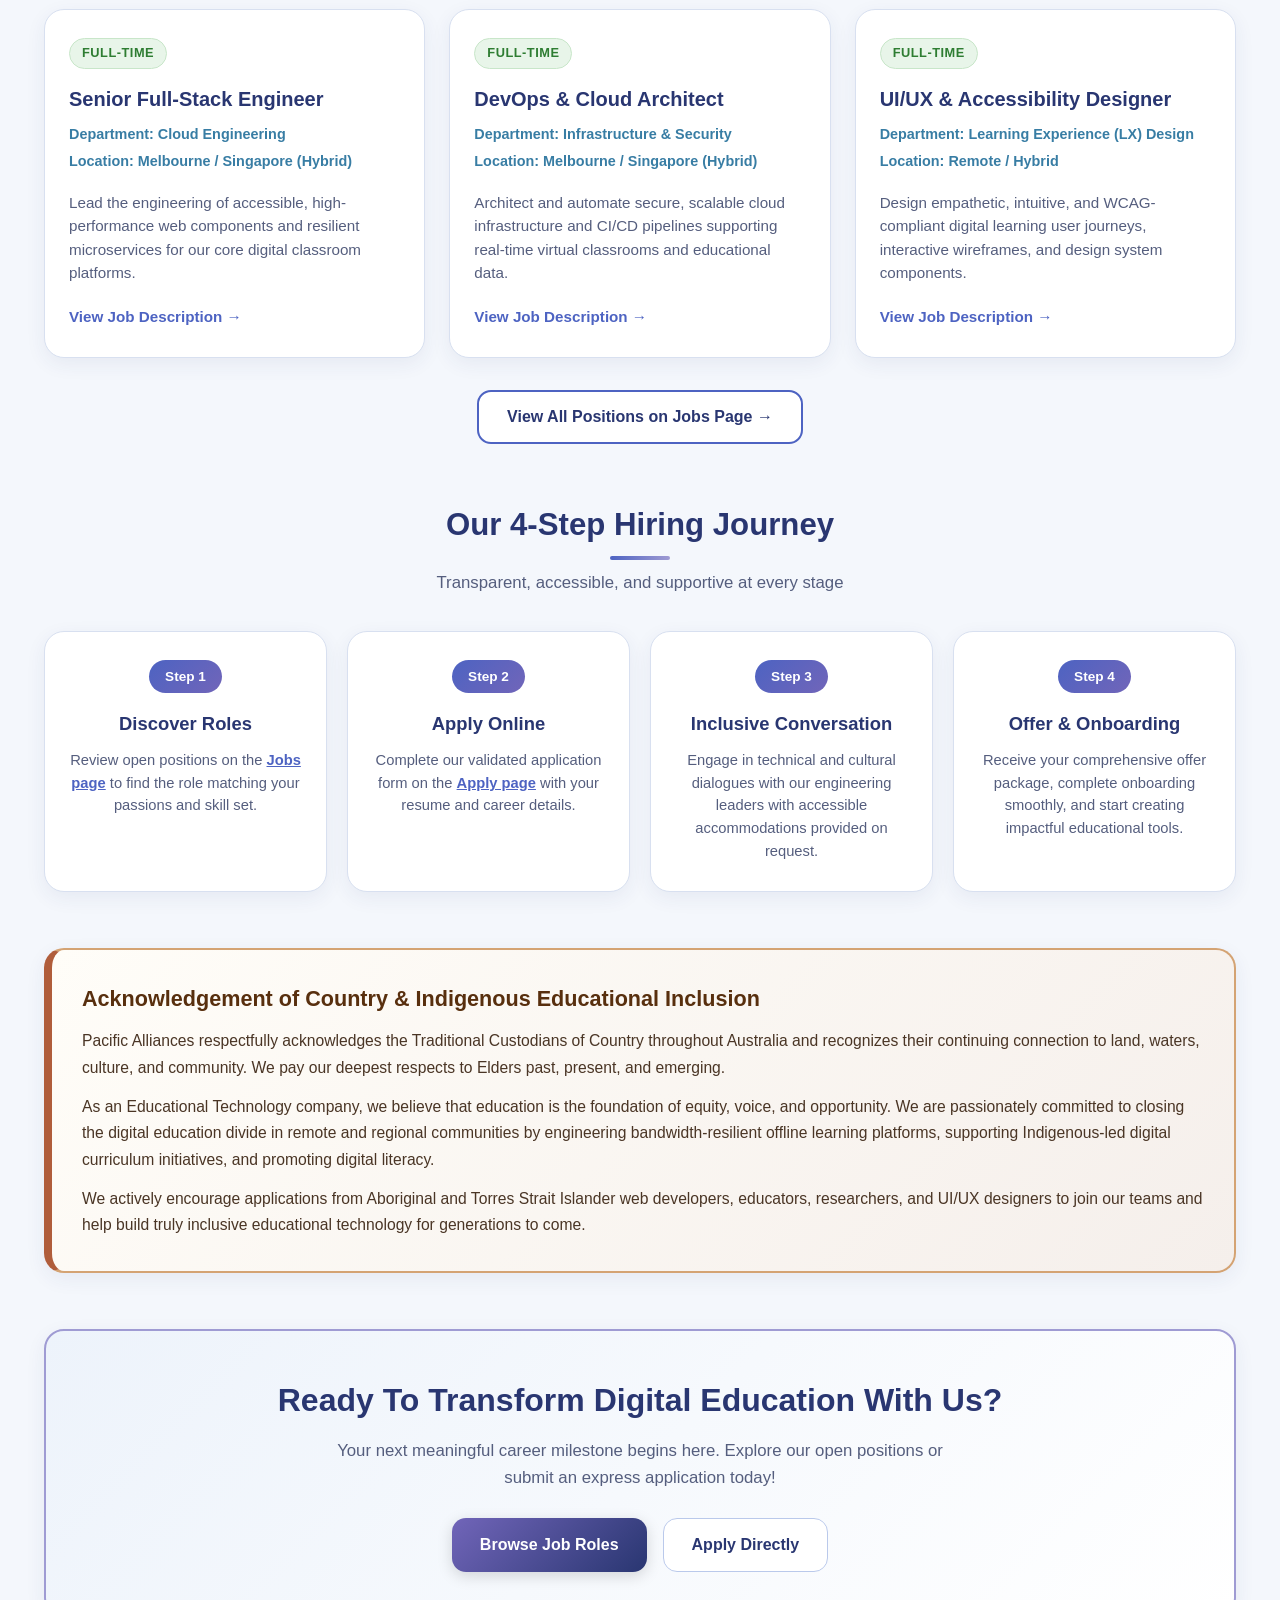
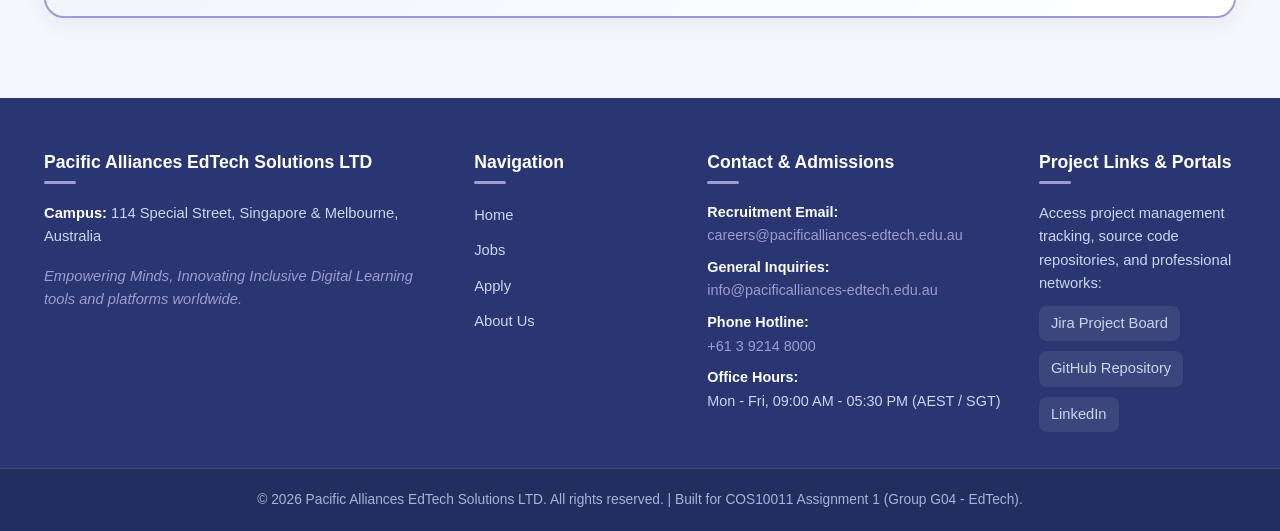
==== commit 3a91afa5: "Update index.html and style.css for G04 EdTech requirements" ====
--- a/index.html
+++ b/index.html
@@ -3,29 +3,36 @@
 <head>
     <meta charset="UTF-8">
     <meta name="viewport" content="width=device-width, initial-scale=1.0">
-    <meta name="description" content="Pacific Alliances Software Company LTD - Career and Recruitment Portal. Explore software engineering and tech job opportunities in Singapore.">
-    <meta name="author" content="Pacific Alliances Software Company LTD">
-    <title>Home - Pacific Alliances Software Company LTD</title>
-    <!-- Shared external stylesheet -->
+    <meta name="description" content="Pacific Alliances EdTech Solutions LTD - Developing accessible, inclusive digital learning tools and recruiting web developers and designers.">
+    <meta name="author" content="Pacific Alliances EdTech Solutions LTD">
+    <title>Home - Pacific Alliances EdTech Solutions LTD</title>
     <link rel="stylesheet" href="style.css">
+    <style>
+        .hero-badge-tag {
+            display: inline-block;
+            background-color: rgba(255, 255, 255, 0.2);
+            color: #FFFFFF;
+            padding: 6px 16px;
+            border-radius: 999px;
+            font-size: 0.88rem;
+            font-weight: 700;
+            letter-spacing: 0.05em;
+            text-transform: uppercase;
+            margin-bottom: 14px;
+            border: 1px solid rgba(255, 255, 255, 0.4);
+        }
+    </style>
 </head>
 <body id="page-home" class="home-page">
 
-    <!-- ================================================================= -->
-    <!-- SHARED HEADER & NAVBAR (COMMON TO ALL 4 PAGES)                     -->
-    <!-- Copy this <header> block across job.html, apply.html, about.html   -->
-    <!-- and update class="active" on the corresponding page link           -->
-    <!-- ================================================================= -->
     <header id="main-header" class="site-header">
         <div id="header-container" class="header-container">
             
-            <!-- Company Branding (Left) -->
             <div id="company-branding" class="branding-box">
-                <h1 id="site-title" class="company-name">Pacific Alliances Software Company LTD</h1>
-                <p id="site-tagline" class="company-tagline">Empowering Innovation, Engineering Excellence</p>
-            </div>
-
-            <!-- 4-Box Navigation Menu -->
+                <h1 id="site-title" class="company-name">Pacific Alliances EdTech Solutions LTD</h1>
+                <p id="site-tagline" class="company-tagline">Empowering Minds, Innovating Inclusive Digital Learning</p>
+            </div>
+
             <nav id="main-navbar" class="site-navbar" aria-label="Main Navigation">
                 <ul id="navbar-menu" class="navbar-list">
                     <li class="navbar-item">
@@ -43,134 +50,189 @@
                 </ul>
             </nav>
 
-            <!-- Company Logo (Right - Optional as per design wireframe) -->
             <div id="header-logo-container" class="logo-box">
                 <a href="index.html" class="logo-link">
-                    <img id="company-logo" class="site-logo" src="images/logo.svg" alt="Pacific Alliances Software Company LTD Logo">
+                    <img id="company-logo" class="site-logo" src="images/logo.svg" alt="Pacific Alliances EdTech Solutions LTD Logo">
                 </a>
             </div>
 
         </div>
     </header>
-    <!-- ================= END SHARED HEADER & NAVBAR ================= -->
-
-
-    <!-- ================================================================= -->
-    <!-- MAIN HOMEPAGE CONTENT                                             -->
-    <!-- ================================================================= -->
+
     <main id="main-content" class="content-wrapper">
 
-        <!-- 1. Hero Recruitment Banner -->
         <section id="hero-section" class="hero-banner">
             <div id="hero-container" class="hero-content">
-                <h2 id="hero-heading" class="hero-title">Build Your Future With Pacific Alliances</h2>
+                <span class="hero-badge-tag">G04 Educational Technology Pioneer</span>
+                <h2 id="hero-heading" class="hero-title">Shaping The Future Of Inclusive Digital Education</h2>
                 <p id="hero-description" class="hero-subtitle">
-                    Join Singapore's premier software engineering firm. We are looking for passionate developers, architects, and innovators to solve complex tech challenges and shape global digital solutions.
+                    Pacific Alliances EdTech Solutions LTD is a premier educational technology company developing accessible digital learning tools, adaptive classroom platforms, and inclusive e-learning services. We are hiring forward-thinking web developers and designers to break educational barriers worldwide.
                 </p>
                 <div id="hero-actions" class="hero-button-group">
                     <a id="hero-btn-explore" class="action-btn primary-btn" href="job.html">Explore Open Positions</a>
                     <a id="hero-btn-apply" class="action-btn secondary-btn" href="apply.html">Submit Application</a>
                 </div>
-            </div>
-        </section>
-
-        <!-- 2. Company Overview (Who We Are - Box Cards) -->
+
+                <figure class="company-feature-image">
+                    <img src="images/edtech-platform.svg" alt="Pacific Alliances Interactive Digital Learning Ecosystem Platform Suite" class="feature-img">
+                    <figcaption>Pacific Alliances next-generation inclusive digital learning ecosystem.</figcaption>
+                </figure>
+            </div>
+        </section>
+
+        <section id="search-section" class="search-form-section">
+            <div class="content-box" style="text-align: center; max-width: 820px; margin: 0 auto;">
+                <form class="search-form" action="job.html" method="get" role="search">
+                    <label for="site-search" class="search-label">Search Open EdTech Positions &amp; Educational Roles</label>
+                    <div class="search-box-wrapper">
+                        <input type="search" id="site-search" name="q" class="search-input" placeholder="e.g. Front-End Web Developer, UI/UX Designer, Accessibility, Cloud..." required>
+                        <button type="submit" class="search-button">Search</button>
+                    </div>
+                </form>
+            </div>
+        </section>
+
         <section id="intro-section" class="overview-section">
             <header class="section-header">
                 <h2 id="intro-heading" class="section-title">Who We Are</h2>
-                <p id="intro-subheading" class="section-subtitle">A leading technology powerhouse based in Singapore</p>
+                <p id="intro-subheading" class="section-subtitle">Pioneering accessible, engaging, and equitable educational technologies</p>
             </header>
 
             <div id="intro-box-container" class="intro-cards-container">
                 <article id="intro-box-mission" class="content-box intro-card">
-                    <h3 class="box-title">Our Mission</h3>
+                    <h3 class="box-title">Universal Education For All</h3>
                     <p class="box-text">
-                        Delivering scalable, secure, and modern enterprise software systems across Asia-Pacific while fostering a culture of innovation and collaboration.
-                    </p>
-                </article>
-
-                <article id="intro-box-workplace" class="content-box intro-card">
-                    <h3 class="box-title">Our Workplace</h3>
+                        We build digital classrooms and adaptive learning platforms engineered to reach every student, ensuring that physical disabilities, geographical distance, and economic hurdles never hinder educational success.
+                    </p>
+                </article>
+
+                <article id="intro-box-accessibility" class="content-box intro-card">
+                    <h3 class="box-title">Accessibility by Design</h3>
                     <p class="box-text">
-                        Located at 114 Special Street in Singapore, our high-tech campus offers hybrid working flexibility, state-of-the-art workstations, and an inclusive international culture.
-                    </p>
-                </article>
-
-                <article id="intro-box-talent" class="content-box intro-card">
-                    <h3 class="box-title">People First</h3>
+                        Accessibility is embedded into our core architecture. From WCAG 2.1 AAA high-contrast interfaces and screen-reader optimizations to AI-driven closed captions, inclusivity drives every line of code we write.
+                    </p>
+                </article>
+
+                <article id="intro-box-culture" class="content-box intro-card">
+                    <h3 class="box-title">Empowering Tech Creators</h3>
                     <p class="box-text">
-                        We invest heavily in human potential. From sponsored technical certifications to continuous mentorship programs, your career growth is our priority.
-                    </p>
-                </article>
-            </div>
-        </section>
-
-        <!-- 3. Why Join Us (Perks & Benefits Boxes) -->
+                        Our collaborative campus fosters continuous learning, psychological safety, and innovation. We empower our engineers and designers with the best tools, mentorship, and creative autonomy to excel.
+                    </p>
+                </article>
+            </div>
+        </section>
+
+        <section id="platform-matrix-section" class="table-section">
+            <header class="section-header">
+                <h2 id="matrix-heading" class="section-title">Our EdTech Platform &amp; Services Suite</h2>
+                <p id="matrix-subheading" class="section-subtitle">Scalable digital learning tools deployed across regional schools, colleges, and training academies</p>
+            </header>
+
+            <div class="table-responsive-wrapper">
+                <table class="edtech-table">
+                    <caption>Pacific Alliances Digital Learning Platform Architecture &amp; Service Tiers</caption>
+                    <thead>
+                        <tr>
+                            <th scope="col">Platform Tier</th>
+                            <th scope="col">Target Sector</th>
+                            <th scope="col">Core Learning Modules</th>
+                            <th scope="col">Accessibility &amp; Inclusivity Features</th>
+                            <th scope="col">Platform SLA</th>
+                        </tr>
+                    </thead>
+                    <tbody>
+                        <tr>
+                            <th scope="row" class="row-header">K-12 Inclusive Suite</th>
+                            <td>Primary &amp; Secondary Schools</td>
+                            <td>Interactive virtual whiteboards, gamified STEM modules, parent-teacher collaboration portals</td>
+                            <td rowspan="2" class="merged-cell">WCAG 2.1 AA Compliance, Screen-Reader Optimisation, Dyslexia-Friendly Typography, Keyboard-Only Navigation</td>
+                            <td>99.9% Uptime</td>
+                        </tr>
+                        <tr>
+                            <th scope="row" class="row-header">Higher Education LMS</th>
+                            <td>Universities &amp; Colleges</td>
+                            <td>Hybrid lecture streaming, collaborative research repositories, automated code evaluators</td>
+                            <td>99.95% Uptime</td>
+                        </tr>
+                        <tr>
+                            <th scope="row" class="row-header">Vocational &amp; Corporate LMS</th>
+                            <td>Enterprise &amp; Lifelong Learners</td>
+                            <td>Micro-credential digital badges, industry mentorship video chats, self-paced certification tracks</td>
+                            <td>Multi-language subtitle translations, high-contrast themes, screen magnification support</td>
+                            <td>99.99% Uptime</td>
+                        </tr>
+                        <tr>
+                            <th scope="row" class="row-header" colspan="2">Universal Platform Infrastructure Standards</th>
+                            <td colspan="3" class="merged-cell">Cloud-Native Microservices (Docker &amp; AWS), Zero-Bandwidth Offline Sync, Full Student Data Encryption (GDPR &amp; Privacy Act 1988)</td>
+                        </tr>
+                    </tbody>
+                </table>
+            </div>
+        </section>
+
         <section id="benefits-section" class="perks-section">
             <header class="section-header">
-                <h2 id="benefits-heading" class="section-title">Why Join Pacific Alliances?</h2>
-                <p id="benefits-subheading" class="section-subtitle">Great perks, modern technology, and limitless potential</p>
+                <h2 id="benefits-heading" class="section-title">Why Build Your Career At Pacific Alliances?</h2>
+                <p id="benefits-subheading" class="section-subtitle">Meaningful mission, competitive compensation, and an inclusive culture</p>
             </header>
 
-            <!-- Box Content Container ("Box content should be in boxes like these") -->
             <div id="perks-boxes-grid" class="boxes-grid-container">
 
                 <div id="perk-box-compensation" class="content-box perk-item">
                     <div class="box-badge">01</div>
                     <h3 class="box-title">Competitive Compensation</h3>
                     <p class="box-description">
-                        Top-tier regional base salaries, 13th-month bonus, annual performance-based dividends, and comprehensive medical coverage for you and your family.
+                        Top-tier regional base salaries, 13th-month bonus, annual performance-based dividends, and comprehensive healthcare coverage for you and your family.
                     </p>
                 </div>
 
                 <div id="perk-box-techstack" class="content-box perk-item">
                     <div class="box-badge">02</div>
-                    <h3 class="box-title">Modern Tech Stack</h3>
-                    <p class="box-description">
-                        Work with cloud-native architectures (AWS/GCP/Azure), Kubernetes, Go, TypeScript, Rust, Python, and cutting-edge generative AI models.
+                    <h3 class="box-title">Modern EdTech Stack</h3>
+                    <p class="box-description">
+                        Build with TypeScript, React, Node.js, Web Accessibility APIs (ARIA), WebRTC interactive media, microservices, and ethical learning AI algorithms.
                     </p>
                 </div>
 
                 <div id="perk-box-flexibility" class="content-box perk-item">
                     <div class="box-badge">03</div>
-                    <h3 class="box-title">Work-Life Balance</h3>
-                    <p class="box-description">
-                        Flexible working hours and hybrid work-from-home options. 21 days annual leave, paid parental leave, and regular health & wellness subsidies.
+                    <h3 class="box-title">Flexible Hybrid Lifestyle</h3>
+                    <p class="box-description">
+                        Flexible core working hours, generous work-from-home options, 21 days annual leave, paid parental leave, and regular ergonomics equipment allowances.
                     </p>
                 </div>
 
                 <div id="perk-box-learning" class="content-box perk-item">
                     <div class="box-badge">04</div>
-                    <h3 class="box-title">Continuous Growth</h3>
-                    <p class="box-description">
-                        Annual USD $2,500 personal learning budget for international conferences, professional tech certifications, books, and online courses.
+                    <h3 class="box-title">Continuous Growth Budget</h3>
+                    <p class="box-description">
+                        Annual AUD $3,000 personal learning budget for international conferences, professional tech certifications, books, and university-level courses.
                     </p>
                 </div>
 
                 <div id="perk-box-culture" class="content-box perk-item">
                     <div class="box-badge">05</div>
-                    <h3 class="box-title">Inclusive Culture</h3>
-                    <p class="box-description">
-                        A collaborative environment with software engineers from over 15 nationalities, free open-office snacks, gaming lounge, and regular team retreats.
+                    <h3 class="box-title">Inclusive &amp; Diverse Team</h3>
+                    <p class="box-description">
+                        An inclusive, welcoming team uniting tech professionals from over 15 nationalities, dedicated to psychological safety and equal opportunity.
                     </p>
                 </div>
 
                 <div id="perk-box-impact" class="content-box perk-item">
                     <div class="box-badge">06</div>
-                    <h3 class="box-title">High-Impact Projects</h3>
-                    <p class="box-description">
-                        Directly contribute to software solutions deployed to millions of active users across finance, healthcare, and e-commerce industries.
-                    </p>
-                </div>
-
-            </div>
-        </section>
-
-        <!-- 4. Featured Job Openings (Links to job.html) -->
+                    <h3 class="box-title">Transformative Social Impact</h3>
+                    <p class="box-description">
+                        Directly impact hundreds of thousands of students, teachers, and adult learners each day by making world-class digital education truly accessible.
+                    </p>
+                </div>
+
+            </div>
+        </section>
+
         <section id="featured-jobs-section" class="featured-jobs-container">
             <header class="section-header">
-                <h2 id="featured-jobs-heading" class="section-title">Hot Openings</h2>
-                <p id="featured-jobs-subheading" class="section-subtitle">Take a look at some of the key positions we are urgently hiring</p>
+                <h2 id="featured-jobs-heading" class="section-title">Urgent EdTech Openings</h2>
+                <p id="featured-jobs-subheading" class="section-subtitle">Join our multidisciplinary engineering and product design teams</p>
             </header>
 
             <div id="jobs-preview-list" class="jobs-cards-grid">
@@ -179,84 +241,97 @@
                     <span class="job-tag full-time">Full-time</span>
                     <h3 class="job-role-title">Senior Full-Stack Engineer</h3>
                     <p class="job-department">Department: Cloud Engineering</p>
-                    <p class="job-location">Location: Singapore (Hybrid)</p>
+                    <p class="job-location">Location: Melbourne / Singapore (Hybrid)</p>
                     <p class="job-brief">
-                    Lead the development of next-generation microservices and responsive web platforms using React, Node.js, and Docker.
-                    </p>
-                    <a class="card-link" href="job.html#job-fullstack">View Job Description &rarr;</a>
+                        Lead the engineering of accessible, high-performance web components and resilient microservices for our core digital classroom platforms.
+                    </p>
+                    <a class="card-link" href="job.html">View Job Description &rarr;</a>
                 </article>
 
                 <article id="job-card-devops" class="content-box job-preview-card">
                     <span class="job-tag full-time">Full-time</span>
-                    <h3 class="job-role-title">DevOps & Cloud Architect</h3>
-                    <p class="job-department">Department: Infrastructure & Security</p>
-                    <p class="job-location">Location: Singapore (On-site / Hybrid)</p>
+                    <h3 class="job-role-title">DevOps &amp; Cloud Architect</h3>
+                    <p class="job-department">Department: Infrastructure &amp; Security</p>
+                    <p class="job-location">Location: Melbourne / Singapore (Hybrid)</p>
                     <p class="job-brief">
-                    Design automated CI/CD pipelines, oversee Kubernetes clusters, and optimize cloud infrastructure security and reliability.
-                    </p>
-                    <a class="card-link" href="job.html#job-devops">View Job Description &rarr;</a>
-                </article>
-
-                <article id="job-card-ai" class="content-box job-preview-card">
+                        Architect and automate secure, scalable cloud infrastructure and CI/CD pipelines supporting real-time virtual classrooms and educational data.
+                    </p>
+                    <a class="card-link" href="job.html">View Job Description &rarr;</a>
+                </article>
+
+                <article id="job-card-uiux" class="content-box job-preview-card">
                     <span class="job-tag full-time">Full-time</span>
-                    <h3 class="job-role-title">AI / Machine Learning Engineer</h3>
-                    <p class="job-department">Department: Data & AI Innovation</p>
-                    <p class="job-location">Location: Singapore (Hybrid)</p>
+                    <h3 class="job-role-title">UI/UX &amp; Accessibility Designer</h3>
+                    <p class="job-department">Department: Learning Experience (LX) Design</p>
+                    <p class="job-location">Location: Remote / Hybrid</p>
                     <p class="job-brief">
-                    Train and deploy custom LLM applications and automated predictive data pipelines for our enterprise clients.
-                    </p>
-                    <a class="card-link" href="job.html#job-ai-ml">View Job Description &rarr;</a>
+                        Design empathetic, intuitive, and WCAG-compliant digital learning user journeys, interactive wireframes, and design system components.
+                    </p>
+                    <a class="card-link" href="job.html">View Job Description &rarr;</a>
                 </article>
 
             </div>
 
             <div id="all-jobs-link-box" class="section-footer-action">
-                <a id="btn-view-all-jobs" class="action-btn text-link-btn" href="job.html">View All Available Jobs on Jobs Page &rarr;</a>
-            </div>
-        </section>
-
-        <!-- 5. 4-Step Hiring Process -->
+                <a id="btn-view-all-jobs" class="action-btn text-link-btn" href="job.html">View All Positions on Jobs Page &rarr;</a>
+            </div>
+        </section>
+
         <section id="process-section" class="recruitment-process-section">
             <header class="section-header">
-                <h2 id="process-heading" class="section-title">Our 4-Step Hiring Process</h2>
-                <p id="process-subheading" class="section-subtitle">Simple, transparent, and respectful of your time</p>
+                <h2 id="process-heading" class="section-title">Our 4-Step Hiring Journey</h2>
+                <p id="process-subheading" class="section-subtitle">Transparent, accessible, and supportive at every stage</p>
             </header>
 
             <div id="process-steps-container" class="process-steps-grid">
                 
                 <div id="step-box-1" class="content-box process-step-box">
                     <div class="step-number">Step 1</div>
-                    <h3 class="step-title">Discover & Choose</h3>
-                    <p class="step-text">Explore our open vacancies on the <a href="job.html" class="inline-link">Jobs page</a> to find the role matching your skill set and aspirations.</p>
+                    <h3 class="step-title">Discover Roles</h3>
+                    <p class="step-text">Review open positions on the <a href="job.html" class="inline-link">Jobs page</a> to find the role matching your passions and skill set.</p>
                 </div>
 
                 <div id="step-box-2" class="content-box process-step-box">
                     <div class="step-number">Step 2</div>
                     <h3 class="step-title">Apply Online</h3>
-                    <p class="step-text">Fill out our straightforward application form on the <a href="apply.html" class="inline-link">Apply page</a> with your resume and contact information.</p>
+                    <p class="step-text">Complete our validated application form on the <a href="apply.html" class="inline-link">Apply page</a> with your resume and career details.</p>
                 </div>
 
                 <div id="step-box-3" class="content-box process-step-box">
                     <div class="step-number">Step 3</div>
-                    <h3 class="step-title">Technical & Cultural Chat</h3>
-                    <p class="step-text">Meet with our lead engineers and hiring managers to discuss your technical expertise and how we can grow together.</p>
+                    <h3 class="step-title">Inclusive Conversation</h3>
+                    <p class="step-text">Engage in technical and cultural dialogues with our engineering leaders with accessible accommodations provided on request.</p>
                 </div>
 
                 <div id="step-box-4" class="content-box process-step-box">
                     <div class="step-number">Step 4</div>
-                    <h3 class="step-title">Offer & Welcome</h3>
-                    <p class="step-text">Receive an attractive job offer package and complete your smooth onboarding to the Pacific Alliances family.</p>
-                </div>
-
-            </div>
-        </section>
-
-        <!-- 6. Call To Action (CTA Banner Box) -->
+                    <h3 class="step-title">Offer &amp; Onboarding</h3>
+                    <p class="step-text">Receive your comprehensive offer package, complete onboarding smoothly, and start creating impactful educational tools.</p>
+                </div>
+
+            </div>
+        </section>
+
+        <section id="acknowledgement-section" class="acknowledgement-section" aria-labelledby="ack-heading">
+            <div class="acknowledgement-card">
+                <h2 id="ack-heading" class="acknowledgement-title">Acknowledgement of Country &amp; Indigenous Educational Inclusion</h2>
+                <p class="acknowledgement-text">
+                    Pacific Alliances respectfully acknowledges the Traditional Custodians of Country throughout Australia and recognizes their continuing connection to land, waters, culture, and community. We pay our deepest respects to Elders past, present, and emerging.
+                </p>
+                <p class="acknowledgement-text">
+                    As an Educational Technology company, we believe that education is the foundation of equity, voice, and opportunity. We are passionately committed to closing the digital education divide in remote and regional communities by engineering bandwidth-resilient offline learning platforms, supporting Indigenous-led digital curriculum initiatives, and promoting digital literacy.
+                </p>
+                <p class="acknowledgement-text">
+                    We actively encourage applications from Aboriginal and Torres Strait Islander web developers, educators, researchers, and UI/UX designers to join our teams and help build truly inclusive educational technology for generations to come.
+                </p>
+            </div>
+        </section>
+
         <section id="cta-section" class="cta-banner-section">
             <div id="cta-box-container" class="content-box cta-card-box">
-                <h2 id="cta-heading" class="cta-title">Ready To Shape The Future Of Technology?</h2>
+                <h2 id="cta-heading" class="cta-title">Ready To Transform Digital Education With Us?</h2>
                 <p id="cta-desc" class="cta-text">
-                    Your next big career milestone begins right here in Singapore. Check our openings or submit an express application today!
+                    Your next meaningful career milestone begins here. Explore our open positions or submit an express application today!
                 </p>
                 <div id="cta-buttons" class="cta-button-group">
                     <a id="cta-btn-jobs" class="action-btn primary-btn" href="job.html">Browse Job Roles</a>
@@ -266,28 +341,20 @@
         </section>
 
     </main>
-    <!-- ================= END MAIN CONTENT ================= -->
-
-
-    <!-- ================================================================= -->
-    <!-- SHARED FOOTER (COMMON TO ALL 4 PAGES)                             -->
-    <!-- As per wireframe: Footer - General information - contacts - etc    -->
-    <!-- ================================================================= -->
+
     <footer id="main-footer" class="site-footer">
         <div id="footer-container" class="footer-layout">
 
-            <!-- Column 1: Company Information & Singapore Address -->
             <div id="footer-company-info" class="footer-col company-info-col">
-                <h3 id="footer-company-title" class="footer-heading">Pacific Alliances Software Company LTD</h3>
+                <h3 id="footer-company-title" class="footer-heading">Pacific Alliances EdTech Solutions LTD</h3>
                 <p id="footer-company-address" class="footer-text address-text">
-                    <strong>Address:</strong> 114 Special street, Singapore
+                    <strong>Campus:</strong> 114 Special Street, Singapore &amp; Melbourne, Australia
                 </p>
                 <p id="footer-company-slogan" class="footer-text slogan-text">
-                    Delivering world-class software engineering and digital transformation solutions.
-                </p>
-            </div>
-
-            <!-- Column 2: Quick Navigation Links -->
+                    Empowering Minds, Innovating Inclusive Digital Learning tools and platforms worldwide.
+                </p>
+            </div>
+
             <div id="footer-quick-links" class="footer-col quick-links-col">
                 <h3 class="footer-heading">Navigation</h3>
                 <ul id="footer-nav-list" class="footer-links-list">
@@ -298,49 +365,45 @@
                 </ul>
             </div>
 
-            <!-- Column 3: Contact & HR Department -->
             <div id="footer-contact-info" class="footer-col contacts-col">
-                <h3 class="footer-heading">Contact & HR Dept</h3>
+                <h3 class="footer-heading">Contact &amp; Admissions</h3>
                 <ul id="footer-contact-list" class="footer-contact-items">
                     <li class="contact-item">
                         <strong>Recruitment Email:</strong> 
-                        <a class="contact-link" href="mailto:careers@pacificalliances.sg">careers@pacificalliances.sg</a>
+                        <a class="contact-link" href="mailto:careers@pacificalliances-edtech.edu.au">careers@pacificalliances-edtech.edu.au</a>
                     </li>
                     <li class="contact-item">
                         <strong>General Inquiries:</strong> 
-                        <a class="contact-link" href="mailto:contact@pacificalliances.sg">contact@pacificalliances.sg</a>
+                        <a class="contact-link" href="mailto:info@pacificalliances-edtech.edu.au">info@pacificalliances-edtech.edu.au</a>
                     </li>
                     <li class="contact-item">
                         <strong>Phone Hotline:</strong> 
-                        <a class="contact-link" href="tel:+6561234567">+65 6123 4567</a>
+                        <a class="contact-link" href="tel:+61392148000">+61 3 9214 8000</a>
                     </li>
                     <li class="contact-item">
-                        <strong>Working Hours:</strong> Mon - Fri, 09:00 AM - 06:00 PM (SGT)
+                        <strong>Office Hours:</strong> Mon - Fri, 09:00 AM - 05:30 PM (AEST / SGT)
                     </li>
                 </ul>
             </div>
 
-            <!-- Column 4: Social Media Channels -->
             <div id="footer-social-info" class="footer-col social-col">
-                <h3 class="footer-heading">Connect With Us</h3>
-                <p class="footer-text">Follow our tech blogs and social channels for tech updates and hiring events:</p>
+                <h3 class="footer-heading">Project Links &amp; Portals</h3>
+                <p class="footer-text">Access project management tracking, source code repositories, and professional networks:</p>
                 <ul id="footer-social-list" class="footer-social-links">
+                    <li class="social-item"><a class="social-link" href="https://pacificalliances.atlassian.net/jira" target="_blank" rel="noopener noreferrer">Jira Project Board</a></li>
+                    <li class="social-item"><a class="social-link" href="https://github.com/nduong2668/Apllied-Web" target="_blank" rel="noopener noreferrer">GitHub Repository</a></li>
                     <li class="social-item"><a class="social-link" href="https://linkedin.com" target="_blank" rel="noopener noreferrer">LinkedIn</a></li>
-                    <li class="social-item"><a class="social-link" href="https://github.com" target="_blank" rel="noopener noreferrer">GitHub</a></li>
-                    <li class="social-item"><a class="social-link" href="https://facebook.com" target="_blank" rel="noopener noreferrer">Facebook</a></li>
                 </ul>
             </div>
 
         </div>
 
-        <!-- Bottom Copyright Bar -->
         <div id="footer-copyright" class="footer-bottom-bar">
             <p id="copyright-notice" class="copyright-text">
-                &copy; 2026 Pacific Alliances Software Company LTD. All rights reserved. | 114 Special street, Singapore.
+                &copy; 2026 Pacific Alliances EdTech Solutions LTD. All rights reserved. | Built for COS10011 Assignment 1 (Group G04 - EdTech).
             </p>
         </div>
     </footer>
-    <!-- ================= END FOOTER ================= -->
 
 </body>
 </html>
--- a/style.css
+++ b/style.css
@@ -238,7 +238,7 @@
 }
 
 /* --------------------------------------------------------------------------
-   5. BOX CONTENT STYLING ("Box content should be in boxes like these")
+   5. BOX CONTENT STYLING ("Box content should be in boxes like these") + minor adjustment to statbox
    -------------------------------------------------------------------------- */
 .content-box {
     background-color: var(--bg-surface);
@@ -257,11 +257,26 @@
     border-color: var(--color-fuji-purple);
 }
 
+.content-box.stat-box {
+    text-align: center;
+}
+
+.stat-number {
+    color: var(--color-kikyo-iroiro);
+    font-size: 2rem;
+}
+
 /* --------------------------------------------------------------------------
    6. HERO BANNER SECTION
    -------------------------------------------------------------------------- */
 .hero-banner {
-    background: linear-gradient(135deg, var(--color-dark-blue) 0%, var(--color-blue-violet) 70%, var(--color-iris) 100%);
+    background-color: var(--color-dark-blue);
+    background-image: 
+        radial-gradient(circle at 18% 22%, rgba(159, 155, 211, 0.28) 0%, transparent 42%),
+        radial-gradient(circle at 82% 78%, rgba(77, 99, 194, 0.32) 0%, transparent 48%),
+        linear-gradient(135deg, var(--color-dark-blue) 0%, var(--color-blue-violet) 70%, var(--color-iris) 100%);
+    background-repeat: no-repeat;
+    background-size: cover;
     color: #FFFFFF;
     border-radius: var(--radius-lg);
     padding: 56px 40px;
@@ -990,3 +1005,190 @@
     box-shadow: var(--shadow-hover);
     transform: translateY(-2px);
 }
+
+
+/* --------------------------------------------------------------------------
+   15. SEARCH BOX & FORM (HOMEPAGE REQUIREMENT)
+   -------------------------------------------------------------------------- */
+.search-form-section {
+    margin-bottom: 48px;
+}
+
+.search-form {
+    max-width: 720px;
+    margin: 0 auto;
+    text-align: center;
+}
+
+.search-label {
+    display: block;
+    font-size: 1.1rem;
+    font-weight: 700;
+    color: var(--color-dark-blue);
+    margin-bottom: 12px;
+}
+
+.search-box-wrapper {
+    display: flex;
+    gap: 10px;
+    align-items: center;
+}
+
+.search-input {
+    flex: 1;
+    padding: 14px 20px;
+    font-size: 1rem;
+    border: 2px solid var(--border-light);
+    border-radius: var(--radius-md);
+    outline: none;
+    transition: var(--transition);
+    background-color: #FFFFFF;
+}
+
+.search-input:focus {
+    border-color: var(--color-kikyo-iroiro);
+    box-shadow: 0 0 0 4px rgba(77, 99, 194, 0.15);
+}
+
+.search-button {
+    padding: 14px 30px;
+    background: linear-gradient(135deg, var(--color-kikyo-iroiro) 0%, var(--color-blue-violet) 100%);
+    color: #FFFFFF;
+    font-size: 1rem;
+    font-weight: 700;
+    border: none;
+    border-radius: var(--radius-md);
+    cursor: pointer;
+    transition: var(--transition);
+}
+
+.search-button:hover {
+    background: linear-gradient(135deg, var(--color-iris) 0%, var(--color-dark-blue) 100%);
+    transform: translateY(-2px);
+    box-shadow: var(--shadow-hover);
+}
+
+/* --------------------------------------------------------------------------
+   16. TABLE WITH CELL MERGING (HOMEPAGE REQUIREMENT)
+   -------------------------------------------------------------------------- */
+.table-section {
+    margin-bottom: 56px;
+}
+
+.table-responsive-wrapper {
+    overflow-x: auto;
+    border-radius: var(--radius-lg);
+    box-shadow: var(--shadow-card);
+    border: 1.5px solid var(--border-light);
+    background-color: var(--bg-surface);
+}
+
+.edtech-table {
+    width: 100%;
+    border-collapse: collapse;
+    font-size: 0.95rem;
+    text-align: left;
+}
+
+.edtech-table caption {
+    caption-side: top;
+    font-size: 1.15rem;
+    font-weight: 800;
+    color: var(--color-dark-blue);
+    padding: 18px 24px;
+    text-align: left;
+    background-color: var(--bg-box-tint);
+    border-bottom: 2px solid var(--border-light);
+}
+
+.edtech-table th, 
+.edtech-table td {
+    padding: 14px 18px;
+    border: 1px solid var(--border-light);
+    vertical-align: middle;
+}
+
+.edtech-table thead th {
+    background: linear-gradient(135deg, var(--color-dark-blue) 0%, var(--color-blue-violet) 100%);
+    color: #FFFFFF;
+    font-weight: 700;
+    letter-spacing: 0.02em;
+}
+
+.edtech-table tbody tr:nth-child(even) {
+    background-color: #F8F9FE;
+}
+
+.edtech-table tbody tr:hover {
+    background-color: #EDF2FB;
+}
+
+.edtech-table .row-header {
+    background-color: #F0F4FC;
+    font-weight: 700;
+    color: var(--color-dark-blue);
+}
+
+.edtech-table .merged-cell {
+    background-color: #E8EEFA;
+    font-weight: 700;
+    color: var(--color-kikyo-iroiro);
+    text-align: center;
+}
+
+/* --------------------------------------------------------------------------
+   17. ACKNOWLEDGEMENT OF COUNTRY & INDIGENOUS INCLUSION
+   -------------------------------------------------------------------------- */
+.acknowledgement-section {
+    margin-bottom: 56px;
+}
+
+.acknowledgement-card {
+    background: linear-gradient(135deg, #FFFDF8 0%, #F5EFEB 100%);
+    border: 2px solid #D4A373;
+    border-left: 8px solid #B05D3B;
+    border-radius: var(--radius-lg);
+    padding: 32px 30px;
+    box-shadow: var(--shadow-card);
+}
+
+.acknowledgement-title {
+    font-size: 1.35rem;
+    font-weight: 800;
+    color: #582F0E;
+    margin-bottom: 12px;
+}
+
+.acknowledgement-text {
+    font-size: 0.98rem;
+    color: #4A3525;
+    line-height: 1.7;
+    margin-bottom: 12px;
+}
+
+.acknowledgement-text:last-child {
+    margin-bottom: 0;
+}
+
+/* --------------------------------------------------------------------------
+   18. COMPANY FEATURE IMAGE & BACKGROUND GRAPHIC
+   -------------------------------------------------------------------------- */
+.company-feature-image {
+    margin: 32px auto 0;
+    max-width: 760px;
+    text-align: center;
+}
+
+.feature-img {
+    width: 100%;
+    border-radius: var(--radius-md);
+    box-shadow: var(--shadow-hover);
+    border: 2px solid rgba(255, 255, 255, 0.4);
+}
+
+.company-feature-image figcaption {
+    font-size: 0.9rem;
+    color: #E2E8F8;
+    margin-top: 10px;
+    font-style: italic;
+}
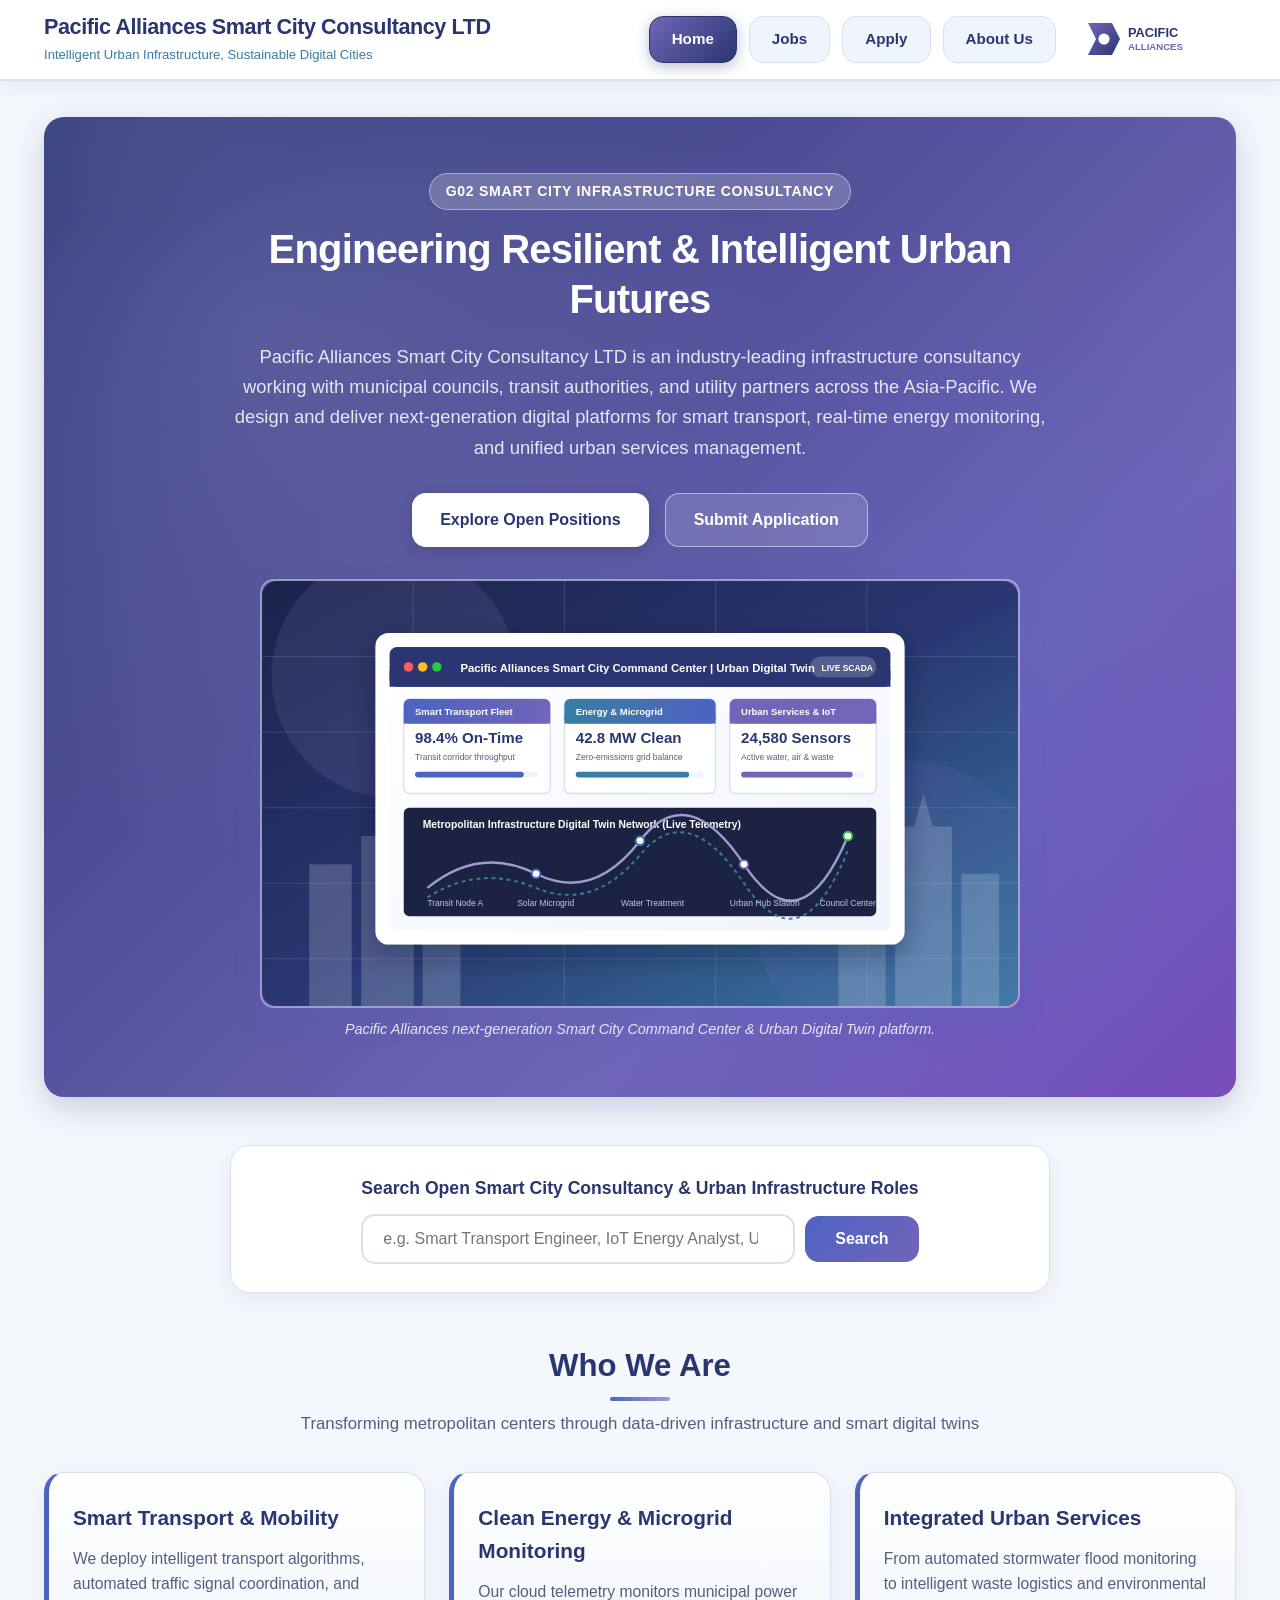
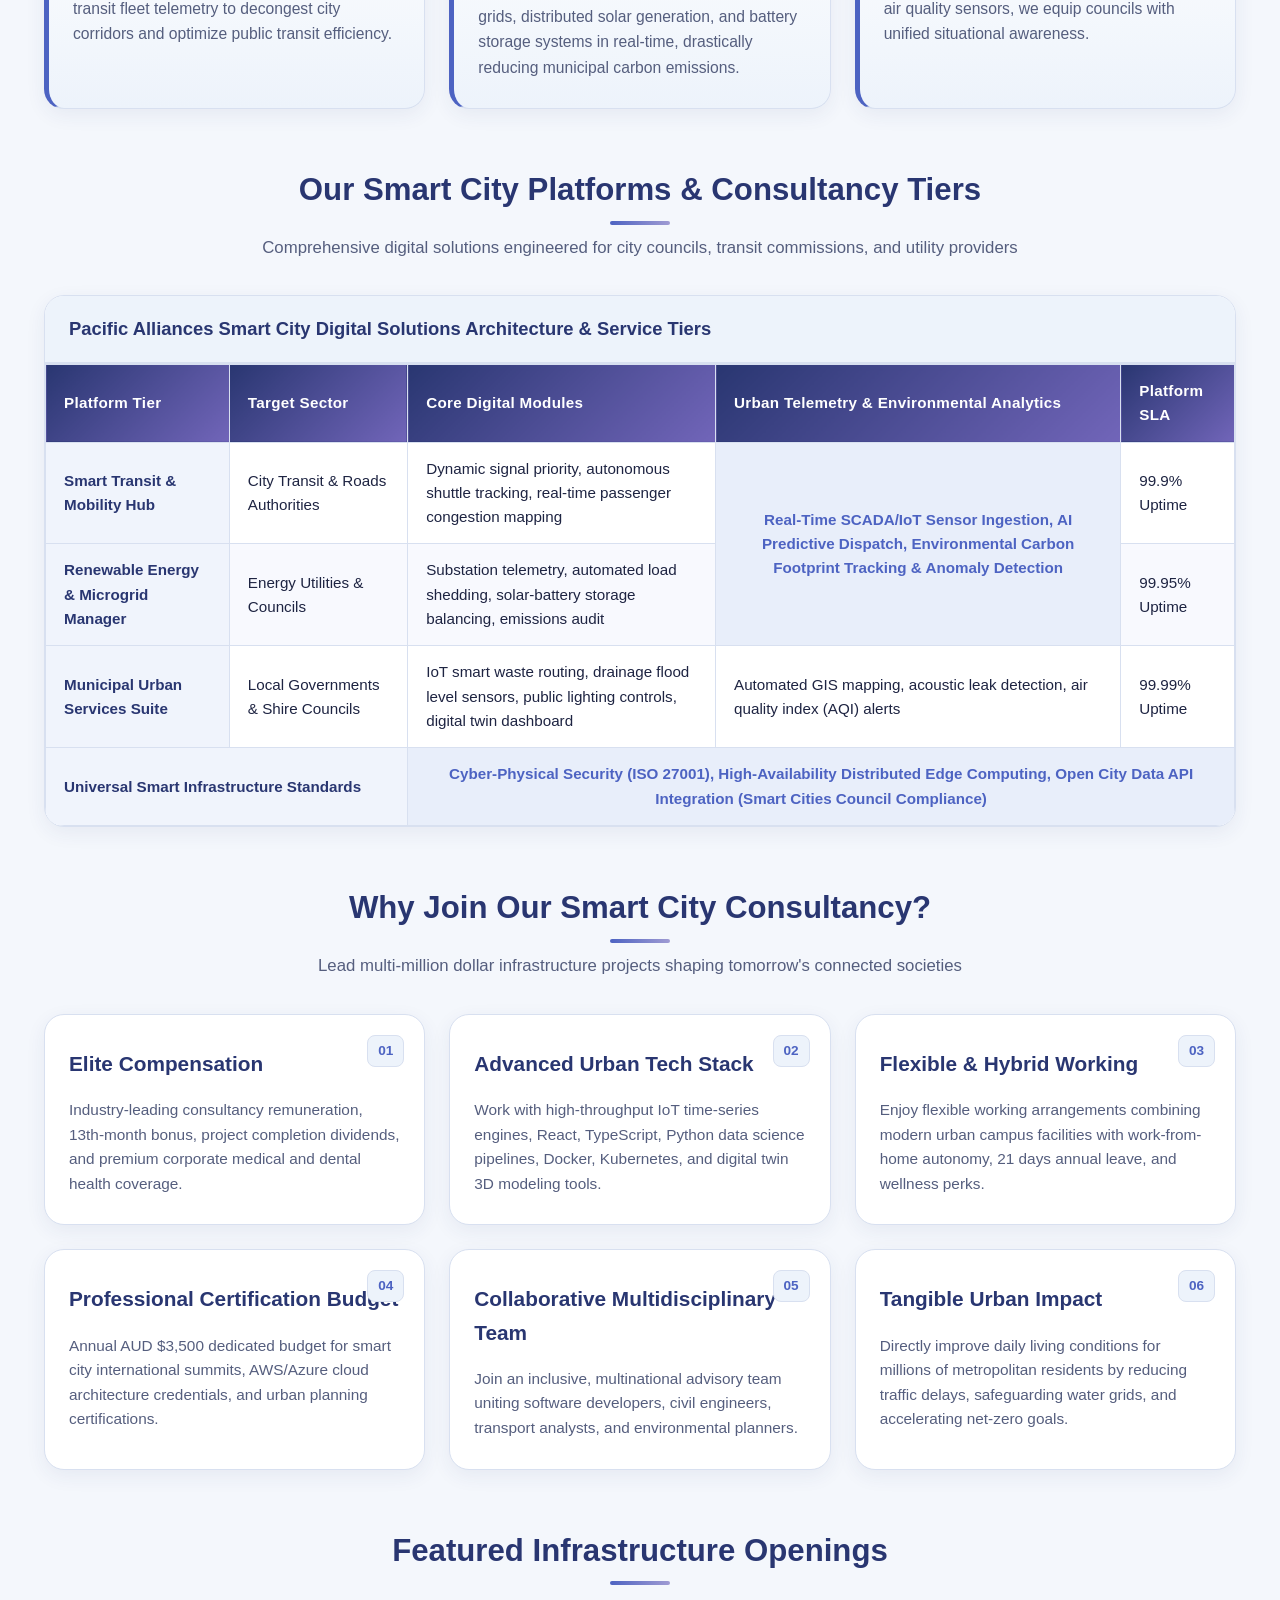
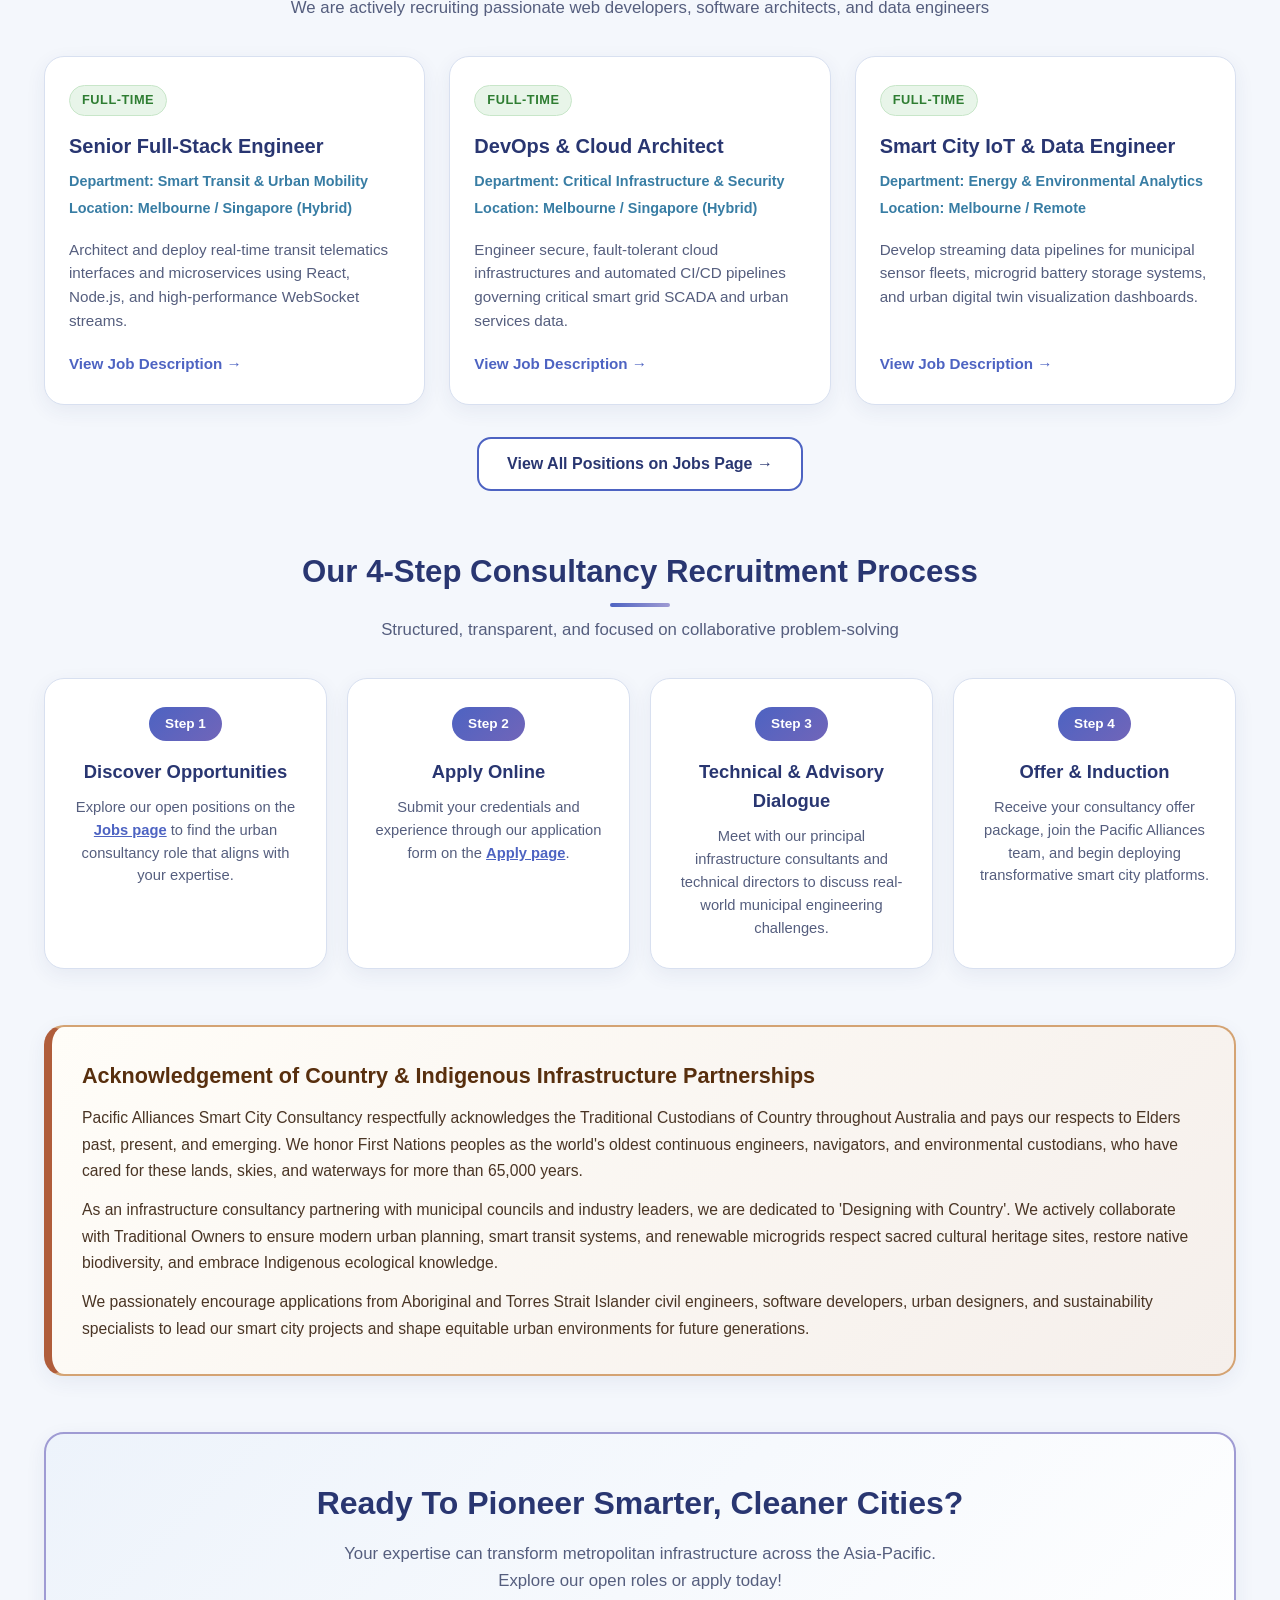
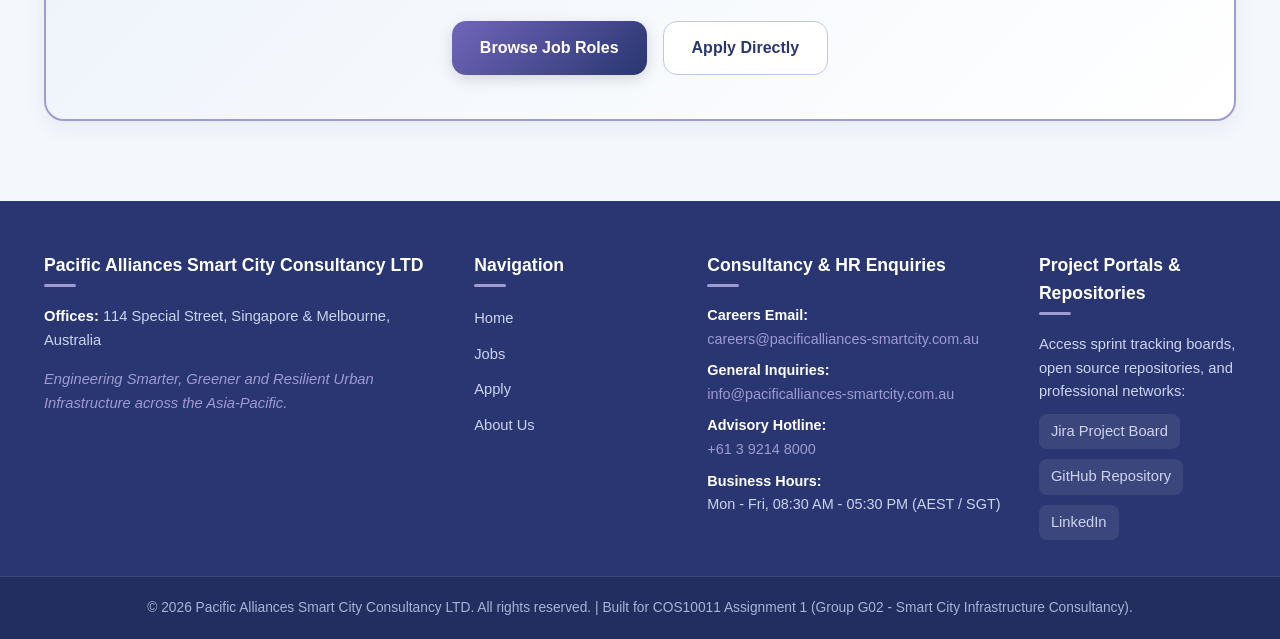
==== commit 48887306: "Update index.html and add smart-city-platform.svg for G02 Smart City Infrastructure Consultancy" ====
--- a/index.html
+++ b/index.html
@@ -3,9 +3,9 @@
 <head>
     <meta charset="UTF-8">
     <meta name="viewport" content="width=device-width, initial-scale=1.0">
-    <meta name="description" content="Pacific Alliances EdTech Solutions LTD - Developing accessible, inclusive digital learning tools and recruiting web developers and designers.">
-    <meta name="author" content="Pacific Alliances EdTech Solutions LTD">
-    <title>Home - Pacific Alliances EdTech Solutions LTD</title>
+    <meta name="description" content="Pacific Alliances Smart City Consultancy LTD - Developing digital platforms for smart transport, energy monitoring, and urban services management.">
+    <meta name="author" content="Pacific Alliances Smart City Consultancy LTD">
+    <title>Home - Pacific Alliances Smart City Consultancy LTD</title>
     <link rel="stylesheet" href="style.css">
     <style>
         .hero-badge-tag {
@@ -29,8 +29,8 @@
         <div id="header-container" class="header-container">
             
             <div id="company-branding" class="branding-box">
-                <h1 id="site-title" class="company-name">Pacific Alliances EdTech Solutions LTD</h1>
-                <p id="site-tagline" class="company-tagline">Empowering Minds, Innovating Inclusive Digital Learning</p>
+                <h1 id="site-title" class="company-name">Pacific Alliances Smart City Consultancy LTD</h1>
+                <p id="site-tagline" class="company-tagline">Intelligent Urban Infrastructure, Sustainable Digital Cities</p>
             </div>
 
             <nav id="main-navbar" class="site-navbar" aria-label="Main Navigation">
@@ -52,7 +52,7 @@
 
             <div id="header-logo-container" class="logo-box">
                 <a href="index.html" class="logo-link">
-                    <img id="company-logo" class="site-logo" src="images/logo.svg" alt="Pacific Alliances EdTech Solutions LTD Logo">
+                    <img id="company-logo" class="site-logo" src="images/logo.svg" alt="Pacific Alliances Smart City Consultancy LTD Logo">
                 </a>
             </div>
 
@@ -63,10 +63,10 @@
 
         <section id="hero-section" class="hero-banner">
             <div id="hero-container" class="hero-content">
-                <span class="hero-badge-tag">G04 Educational Technology Pioneer</span>
-                <h2 id="hero-heading" class="hero-title">Shaping The Future Of Inclusive Digital Education</h2>
+                <span class="hero-badge-tag">G02 Smart City Infrastructure Consultancy</span>
+                <h2 id="hero-heading" class="hero-title">Engineering Resilient &amp; Intelligent Urban Futures</h2>
                 <p id="hero-description" class="hero-subtitle">
-                    Pacific Alliances EdTech Solutions LTD is a premier educational technology company developing accessible digital learning tools, adaptive classroom platforms, and inclusive e-learning services. We are hiring forward-thinking web developers and designers to break educational barriers worldwide.
+                    Pacific Alliances Smart City Consultancy LTD is an industry-leading infrastructure consultancy working with municipal councils, transit authorities, and utility partners across the Asia-Pacific. We design and deliver next-generation digital platforms for smart transport, real-time energy monitoring, and unified urban services management.
                 </p>
                 <div id="hero-actions" class="hero-button-group">
                     <a id="hero-btn-explore" class="action-btn primary-btn" href="job.html">Explore Open Positions</a>
@@ -74,8 +74,8 @@
                 </div>
 
                 <figure class="company-feature-image">
-                    <img src="images/edtech-platform.svg" alt="Pacific Alliances Interactive Digital Learning Ecosystem Platform Suite" class="feature-img">
-                    <figcaption>Pacific Alliances next-generation inclusive digital learning ecosystem.</figcaption>
+                    <img src="images/smart-city-platform.svg" alt="Pacific Alliances Smart City Command Center and Urban Infrastructure Digital Twin Suite" class="feature-img">
+                    <figcaption>Pacific Alliances next-generation Smart City Command Center &amp; Urban Digital Twin platform.</figcaption>
                 </figure>
             </div>
         </section>
@@ -83,9 +83,9 @@
         <section id="search-section" class="search-form-section">
             <div class="content-box" style="text-align: center; max-width: 820px; margin: 0 auto;">
                 <form class="search-form" action="job.html" method="get" role="search">
-                    <label for="site-search" class="search-label">Search Open EdTech Positions &amp; Educational Roles</label>
+                    <label for="site-search" class="search-label">Search Open Smart City Consultancy &amp; Urban Infrastructure Roles</label>
                     <div class="search-box-wrapper">
-                        <input type="search" id="site-search" name="q" class="search-input" placeholder="e.g. Front-End Web Developer, UI/UX Designer, Accessibility, Cloud..." required>
+                        <input type="search" id="site-search" name="q" class="search-input" placeholder="e.g. Smart Transport Engineer, IoT Energy Analyst, Urban Systems Architect, SCADA..." required>
                         <button type="submit" class="search-button">Search</button>
                     </div>
                 </form>
@@ -95,28 +95,28 @@
         <section id="intro-section" class="overview-section">
             <header class="section-header">
                 <h2 id="intro-heading" class="section-title">Who We Are</h2>
-                <p id="intro-subheading" class="section-subtitle">Pioneering accessible, engaging, and equitable educational technologies</p>
+                <p id="intro-subheading" class="section-subtitle">Transforming metropolitan centers through data-driven infrastructure and smart digital twins</p>
             </header>
 
             <div id="intro-box-container" class="intro-cards-container">
-                <article id="intro-box-mission" class="content-box intro-card">
-                    <h3 class="box-title">Universal Education For All</h3>
+                <article id="intro-box-transport" class="content-box intro-card">
+                    <h3 class="box-title">Smart Transport &amp; Mobility</h3>
                     <p class="box-text">
-                        We build digital classrooms and adaptive learning platforms engineered to reach every student, ensuring that physical disabilities, geographical distance, and economic hurdles never hinder educational success.
-                    </p>
-                </article>
-
-                <article id="intro-box-accessibility" class="content-box intro-card">
-                    <h3 class="box-title">Accessibility by Design</h3>
+                        We deploy intelligent transport algorithms, automated traffic signal coordination, and transit fleet telemetry to decongest city corridors and optimize public transit efficiency.
+                    </p>
+                </article>
+
+                <article id="intro-box-energy" class="content-box intro-card">
+                    <h3 class="box-title">Clean Energy &amp; Microgrid Monitoring</h3>
                     <p class="box-text">
-                        Accessibility is embedded into our core architecture. From WCAG 2.1 AAA high-contrast interfaces and screen-reader optimizations to AI-driven closed captions, inclusivity drives every line of code we write.
-                    </p>
-                </article>
-
-                <article id="intro-box-culture" class="content-box intro-card">
-                    <h3 class="box-title">Empowering Tech Creators</h3>
+                        Our cloud telemetry monitors municipal power grids, distributed solar generation, and battery storage systems in real-time, drastically reducing municipal carbon emissions.
+                    </p>
+                </article>
+
+                <article id="intro-box-services" class="content-box intro-card">
+                    <h3 class="box-title">Integrated Urban Services</h3>
                     <p class="box-text">
-                        Our collaborative campus fosters continuous learning, psychological safety, and innovation. We empower our engineers and designers with the best tools, mentorship, and creative autonomy to excel.
+                        From automated stormwater flood monitoring to intelligent waste logistics and environmental air quality sensors, we equip councils with unified situational awareness.
                     </p>
                 </article>
             </div>
@@ -124,46 +124,46 @@
 
         <section id="platform-matrix-section" class="table-section">
             <header class="section-header">
-                <h2 id="matrix-heading" class="section-title">Our EdTech Platform &amp; Services Suite</h2>
-                <p id="matrix-subheading" class="section-subtitle">Scalable digital learning tools deployed across regional schools, colleges, and training academies</p>
+                <h2 id="matrix-heading" class="section-title">Our Smart City Platforms &amp; Consultancy Tiers</h2>
+                <p id="matrix-subheading" class="section-subtitle">Comprehensive digital solutions engineered for city councils, transit commissions, and utility providers</p>
             </header>
 
             <div class="table-responsive-wrapper">
                 <table class="edtech-table">
-                    <caption>Pacific Alliances Digital Learning Platform Architecture &amp; Service Tiers</caption>
+                    <caption>Pacific Alliances Smart City Digital Solutions Architecture &amp; Service Tiers</caption>
                     <thead>
                         <tr>
                             <th scope="col">Platform Tier</th>
                             <th scope="col">Target Sector</th>
-                            <th scope="col">Core Learning Modules</th>
-                            <th scope="col">Accessibility &amp; Inclusivity Features</th>
+                            <th scope="col">Core Digital Modules</th>
+                            <th scope="col">Urban Telemetry &amp; Environmental Analytics</th>
                             <th scope="col">Platform SLA</th>
                         </tr>
                     </thead>
                     <tbody>
                         <tr>
-                            <th scope="row" class="row-header">K-12 Inclusive Suite</th>
-                            <td>Primary &amp; Secondary Schools</td>
-                            <td>Interactive virtual whiteboards, gamified STEM modules, parent-teacher collaboration portals</td>
-                            <td rowspan="2" class="merged-cell">WCAG 2.1 AA Compliance, Screen-Reader Optimisation, Dyslexia-Friendly Typography, Keyboard-Only Navigation</td>
+                            <th scope="row" class="row-header">Smart Transit &amp; Mobility Hub</th>
+                            <td>City Transit &amp; Roads Authorities</td>
+                            <td>Dynamic signal priority, autonomous shuttle tracking, real-time passenger congestion mapping</td>
+                            <td rowspan="2" class="merged-cell">Real-Time SCADA/IoT Sensor Ingestion, AI Predictive Dispatch, Environmental Carbon Footprint Tracking &amp; Anomaly Detection</td>
                             <td>99.9% Uptime</td>
                         </tr>
                         <tr>
-                            <th scope="row" class="row-header">Higher Education LMS</th>
-                            <td>Universities &amp; Colleges</td>
-                            <td>Hybrid lecture streaming, collaborative research repositories, automated code evaluators</td>
+                            <th scope="row" class="row-header">Renewable Energy &amp; Microgrid Manager</th>
+                            <td>Energy Utilities &amp; Councils</td>
+                            <td>Substation telemetry, automated load shedding, solar-battery storage balancing, emissions audit</td>
                             <td>99.95% Uptime</td>
                         </tr>
                         <tr>
-                            <th scope="row" class="row-header">Vocational &amp; Corporate LMS</th>
-                            <td>Enterprise &amp; Lifelong Learners</td>
-                            <td>Micro-credential digital badges, industry mentorship video chats, self-paced certification tracks</td>
-                            <td>Multi-language subtitle translations, high-contrast themes, screen magnification support</td>
+                            <th scope="row" class="row-header">Municipal Urban Services Suite</th>
+                            <td>Local Governments &amp; Shire Councils</td>
+                            <td>IoT smart waste routing, drainage flood level sensors, public lighting controls, digital twin dashboard</td>
+                            <td>Automated GIS mapping, acoustic leak detection, air quality index (AQI) alerts</td>
                             <td>99.99% Uptime</td>
                         </tr>
                         <tr>
-                            <th scope="row" class="row-header" colspan="2">Universal Platform Infrastructure Standards</th>
-                            <td colspan="3" class="merged-cell">Cloud-Native Microservices (Docker &amp; AWS), Zero-Bandwidth Offline Sync, Full Student Data Encryption (GDPR &amp; Privacy Act 1988)</td>
+                            <th scope="row" class="row-header" colspan="2">Universal Smart Infrastructure Standards</th>
+                            <td colspan="3" class="merged-cell">Cyber-Physical Security (ISO 27001), High-Availability Distributed Edge Computing, Open City Data API Integration (Smart Cities Council Compliance)</td>
                         </tr>
                     </tbody>
                 </table>
@@ -172,57 +172,57 @@
 
         <section id="benefits-section" class="perks-section">
             <header class="section-header">
-                <h2 id="benefits-heading" class="section-title">Why Build Your Career At Pacific Alliances?</h2>
-                <p id="benefits-subheading" class="section-subtitle">Meaningful mission, competitive compensation, and an inclusive culture</p>
+                <h2 id="benefits-heading" class="section-title">Why Join Our Smart City Consultancy?</h2>
+                <p id="benefits-subheading" class="section-subtitle">Lead multi-million dollar infrastructure projects shaping tomorrow's connected societies</p>
             </header>
 
             <div id="perks-boxes-grid" class="boxes-grid-container">
 
                 <div id="perk-box-compensation" class="content-box perk-item">
                     <div class="box-badge">01</div>
-                    <h3 class="box-title">Competitive Compensation</h3>
-                    <p class="box-description">
-                        Top-tier regional base salaries, 13th-month bonus, annual performance-based dividends, and comprehensive healthcare coverage for you and your family.
+                    <h3 class="box-title">Elite Compensation</h3>
+                    <p class="box-description">
+                        Industry-leading consultancy remuneration, 13th-month bonus, project completion dividends, and premium corporate medical and dental health coverage.
                     </p>
                 </div>
 
                 <div id="perk-box-techstack" class="content-box perk-item">
                     <div class="box-badge">02</div>
-                    <h3 class="box-title">Modern EdTech Stack</h3>
-                    <p class="box-description">
-                        Build with TypeScript, React, Node.js, Web Accessibility APIs (ARIA), WebRTC interactive media, microservices, and ethical learning AI algorithms.
+                    <h3 class="box-title">Advanced Urban Tech Stack</h3>
+                    <p class="box-description">
+                        Work with high-throughput IoT time-series engines, React, TypeScript, Python data science pipelines, Docker, Kubernetes, and digital twin 3D modeling tools.
                     </p>
                 </div>
 
                 <div id="perk-box-flexibility" class="content-box perk-item">
                     <div class="box-badge">03</div>
-                    <h3 class="box-title">Flexible Hybrid Lifestyle</h3>
-                    <p class="box-description">
-                        Flexible core working hours, generous work-from-home options, 21 days annual leave, paid parental leave, and regular ergonomics equipment allowances.
+                    <h3 class="box-title">Flexible &amp; Hybrid Working</h3>
+                    <p class="box-description">
+                        Enjoy flexible working arrangements combining modern urban campus facilities with work-from-home autonomy, 21 days annual leave, and wellness perks.
                     </p>
                 </div>
 
                 <div id="perk-box-learning" class="content-box perk-item">
                     <div class="box-badge">04</div>
-                    <h3 class="box-title">Continuous Growth Budget</h3>
-                    <p class="box-description">
-                        Annual AUD $3,000 personal learning budget for international conferences, professional tech certifications, books, and university-level courses.
+                    <h3 class="box-title">Professional Certification Budget</h3>
+                    <p class="box-description">
+                        Annual AUD $3,500 dedicated budget for smart city international summits, AWS/Azure cloud architecture credentials, and urban planning certifications.
                     </p>
                 </div>
 
                 <div id="perk-box-culture" class="content-box perk-item">
                     <div class="box-badge">05</div>
-                    <h3 class="box-title">Inclusive &amp; Diverse Team</h3>
-                    <p class="box-description">
-                        An inclusive, welcoming team uniting tech professionals from over 15 nationalities, dedicated to psychological safety and equal opportunity.
+                    <h3 class="box-title">Collaborative Multidisciplinary Team</h3>
+                    <p class="box-description">
+                        Join an inclusive, multinational advisory team uniting software developers, civil engineers, transport analysts, and environmental planners.
                     </p>
                 </div>
 
                 <div id="perk-box-impact" class="content-box perk-item">
                     <div class="box-badge">06</div>
-                    <h3 class="box-title">Transformative Social Impact</h3>
-                    <p class="box-description">
-                        Directly impact hundreds of thousands of students, teachers, and adult learners each day by making world-class digital education truly accessible.
+                    <h3 class="box-title">Tangible Urban Impact</h3>
+                    <p class="box-description">
+                        Directly improve daily living conditions for millions of metropolitan residents by reducing traffic delays, safeguarding water grids, and accelerating net-zero goals.
                     </p>
                 </div>
 
@@ -231,8 +231,8 @@
 
         <section id="featured-jobs-section" class="featured-jobs-container">
             <header class="section-header">
-                <h2 id="featured-jobs-heading" class="section-title">Urgent EdTech Openings</h2>
-                <p id="featured-jobs-subheading" class="section-subtitle">Join our multidisciplinary engineering and product design teams</p>
+                <h2 id="featured-jobs-heading" class="section-title">Featured Infrastructure Openings</h2>
+                <p id="featured-jobs-subheading" class="section-subtitle">We are actively recruiting passionate web developers, software architects, and data engineers</p>
             </header>
 
             <div id="jobs-preview-list" class="jobs-cards-grid">
@@ -240,10 +240,10 @@
                 <article id="job-card-frontend" class="content-box job-preview-card">
                     <span class="job-tag full-time">Full-time</span>
                     <h3 class="job-role-title">Senior Full-Stack Engineer</h3>
-                    <p class="job-department">Department: Cloud Engineering</p>
+                    <p class="job-department">Department: Smart Transit &amp; Urban Mobility</p>
                     <p class="job-location">Location: Melbourne / Singapore (Hybrid)</p>
                     <p class="job-brief">
-                        Lead the engineering of accessible, high-performance web components and resilient microservices for our core digital classroom platforms.
+                        Architect and deploy real-time transit telematics interfaces and microservices using React, Node.js, and high-performance WebSocket streams.
                     </p>
                     <a class="card-link" href="job.html">View Job Description &rarr;</a>
                 </article>
@@ -251,21 +251,21 @@
                 <article id="job-card-devops" class="content-box job-preview-card">
                     <span class="job-tag full-time">Full-time</span>
                     <h3 class="job-role-title">DevOps &amp; Cloud Architect</h3>
-                    <p class="job-department">Department: Infrastructure &amp; Security</p>
+                    <p class="job-department">Department: Critical Infrastructure &amp; Security</p>
                     <p class="job-location">Location: Melbourne / Singapore (Hybrid)</p>
                     <p class="job-brief">
-                        Architect and automate secure, scalable cloud infrastructure and CI/CD pipelines supporting real-time virtual classrooms and educational data.
+                        Engineer secure, fault-tolerant cloud infrastructures and automated CI/CD pipelines governing critical smart grid SCADA and urban services data.
                     </p>
                     <a class="card-link" href="job.html">View Job Description &rarr;</a>
                 </article>
 
-                <article id="job-card-uiux" class="content-box job-preview-card">
+                <article id="job-card-iot" class="content-box job-preview-card">
                     <span class="job-tag full-time">Full-time</span>
-                    <h3 class="job-role-title">UI/UX &amp; Accessibility Designer</h3>
-                    <p class="job-department">Department: Learning Experience (LX) Design</p>
-                    <p class="job-location">Location: Remote / Hybrid</p>
+                    <h3 class="job-role-title">Smart City IoT &amp; Data Engineer</h3>
+                    <p class="job-department">Department: Energy &amp; Environmental Analytics</p>
+                    <p class="job-location">Location: Melbourne / Remote</p>
                     <p class="job-brief">
-                        Design empathetic, intuitive, and WCAG-compliant digital learning user journeys, interactive wireframes, and design system components.
+                        Develop streaming data pipelines for municipal sensor fleets, microgrid battery storage systems, and urban digital twin visualization dashboards.
                     </p>
                     <a class="card-link" href="job.html">View Job Description &rarr;</a>
                 </article>
@@ -279,34 +279,34 @@
 
         <section id="process-section" class="recruitment-process-section">
             <header class="section-header">
-                <h2 id="process-heading" class="section-title">Our 4-Step Hiring Journey</h2>
-                <p id="process-subheading" class="section-subtitle">Transparent, accessible, and supportive at every stage</p>
+                <h2 id="process-heading" class="section-title">Our 4-Step Consultancy Recruitment Process</h2>
+                <p id="process-subheading" class="section-subtitle">Structured, transparent, and focused on collaborative problem-solving</p>
             </header>
 
             <div id="process-steps-container" class="process-steps-grid">
                 
                 <div id="step-box-1" class="content-box process-step-box">
                     <div class="step-number">Step 1</div>
-                    <h3 class="step-title">Discover Roles</h3>
-                    <p class="step-text">Review open positions on the <a href="job.html" class="inline-link">Jobs page</a> to find the role matching your passions and skill set.</p>
+                    <h3 class="step-title">Discover Opportunities</h3>
+                    <p class="step-text">Explore our open positions on the <a href="job.html" class="inline-link">Jobs page</a> to find the urban consultancy role that aligns with your expertise.</p>
                 </div>
 
                 <div id="step-box-2" class="content-box process-step-box">
                     <div class="step-number">Step 2</div>
                     <h3 class="step-title">Apply Online</h3>
-                    <p class="step-text">Complete our validated application form on the <a href="apply.html" class="inline-link">Apply page</a> with your resume and career details.</p>
+                    <p class="step-text">Submit your credentials and experience through our application form on the <a href="apply.html" class="inline-link">Apply page</a>.</p>
                 </div>
 
                 <div id="step-box-3" class="content-box process-step-box">
                     <div class="step-number">Step 3</div>
-                    <h3 class="step-title">Inclusive Conversation</h3>
-                    <p class="step-text">Engage in technical and cultural dialogues with our engineering leaders with accessible accommodations provided on request.</p>
+                    <h3 class="step-title">Technical &amp; Advisory Dialogue</h3>
+                    <p class="step-text">Meet with our principal infrastructure consultants and technical directors to discuss real-world municipal engineering challenges.</p>
                 </div>
 
                 <div id="step-box-4" class="content-box process-step-box">
                     <div class="step-number">Step 4</div>
-                    <h3 class="step-title">Offer &amp; Onboarding</h3>
-                    <p class="step-text">Receive your comprehensive offer package, complete onboarding smoothly, and start creating impactful educational tools.</p>
+                    <h3 class="step-title">Offer &amp; Induction</h3>
+                    <p class="step-text">Receive your consultancy offer package, join the Pacific Alliances team, and begin deploying transformative smart city platforms.</p>
                 </div>
 
             </div>
@@ -314,24 +314,24 @@
 
         <section id="acknowledgement-section" class="acknowledgement-section" aria-labelledby="ack-heading">
             <div class="acknowledgement-card">
-                <h2 id="ack-heading" class="acknowledgement-title">Acknowledgement of Country &amp; Indigenous Educational Inclusion</h2>
+                <h2 id="ack-heading" class="acknowledgement-title">Acknowledgement of Country &amp; Indigenous Infrastructure Partnerships</h2>
                 <p class="acknowledgement-text">
-                    Pacific Alliances respectfully acknowledges the Traditional Custodians of Country throughout Australia and recognizes their continuing connection to land, waters, culture, and community. We pay our deepest respects to Elders past, present, and emerging.
+                    Pacific Alliances Smart City Consultancy respectfully acknowledges the Traditional Custodians of Country throughout Australia and pays our respects to Elders past, present, and emerging. We honor First Nations peoples as the world's oldest continuous engineers, navigators, and environmental custodians, who have cared for these lands, skies, and waterways for more than 65,000 years.
                 </p>
                 <p class="acknowledgement-text">
-                    As an Educational Technology company, we believe that education is the foundation of equity, voice, and opportunity. We are passionately committed to closing the digital education divide in remote and regional communities by engineering bandwidth-resilient offline learning platforms, supporting Indigenous-led digital curriculum initiatives, and promoting digital literacy.
+                    As an infrastructure consultancy partnering with municipal councils and industry leaders, we are dedicated to 'Designing with Country'. We actively collaborate with Traditional Owners to ensure modern urban planning, smart transit systems, and renewable microgrids respect sacred cultural heritage sites, restore native biodiversity, and embrace Indigenous ecological knowledge.
                 </p>
                 <p class="acknowledgement-text">
-                    We actively encourage applications from Aboriginal and Torres Strait Islander web developers, educators, researchers, and UI/UX designers to join our teams and help build truly inclusive educational technology for generations to come.
+                    We passionately encourage applications from Aboriginal and Torres Strait Islander civil engineers, software developers, urban designers, and sustainability specialists to lead our smart city projects and shape equitable urban environments for future generations.
                 </p>
             </div>
         </section>
 
         <section id="cta-section" class="cta-banner-section">
             <div id="cta-box-container" class="content-box cta-card-box">
-                <h2 id="cta-heading" class="cta-title">Ready To Transform Digital Education With Us?</h2>
+                <h2 id="cta-heading" class="cta-title">Ready To Pioneer Smarter, Cleaner Cities?</h2>
                 <p id="cta-desc" class="cta-text">
-                    Your next meaningful career milestone begins here. Explore our open positions or submit an express application today!
+                    Your expertise can transform metropolitan infrastructure across the Asia-Pacific. Explore our open roles or apply today!
                 </p>
                 <div id="cta-buttons" class="cta-button-group">
                     <a id="cta-btn-jobs" class="action-btn primary-btn" href="job.html">Browse Job Roles</a>
@@ -346,12 +346,12 @@
         <div id="footer-container" class="footer-layout">
 
             <div id="footer-company-info" class="footer-col company-info-col">
-                <h3 id="footer-company-title" class="footer-heading">Pacific Alliances EdTech Solutions LTD</h3>
+                <h3 id="footer-company-title" class="footer-heading">Pacific Alliances Smart City Consultancy LTD</h3>
                 <p id="footer-company-address" class="footer-text address-text">
-                    <strong>Campus:</strong> 114 Special Street, Singapore &amp; Melbourne, Australia
+                    <strong>Offices:</strong> 114 Special Street, Singapore &amp; Melbourne, Australia
                 </p>
                 <p id="footer-company-slogan" class="footer-text slogan-text">
-                    Empowering Minds, Innovating Inclusive Digital Learning tools and platforms worldwide.
+                    Engineering Smarter, Greener and Resilient Urban Infrastructure across the Asia-Pacific.
                 </p>
             </div>
 
@@ -366,29 +366,29 @@
             </div>
 
             <div id="footer-contact-info" class="footer-col contacts-col">
-                <h3 class="footer-heading">Contact &amp; Admissions</h3>
+                <h3 class="footer-heading">Consultancy &amp; HR Enquiries</h3>
                 <ul id="footer-contact-list" class="footer-contact-items">
                     <li class="contact-item">
-                        <strong>Recruitment Email:</strong> 
-                        <a class="contact-link" href="mailto:careers@pacificalliances-edtech.edu.au">careers@pacificalliances-edtech.edu.au</a>
+                        <strong>Careers Email:</strong> 
+                        <a class="contact-link" href="mailto:careers@pacificalliances-smartcity.com.au">careers@pacificalliances-smartcity.com.au</a>
                     </li>
                     <li class="contact-item">
                         <strong>General Inquiries:</strong> 
-                        <a class="contact-link" href="mailto:info@pacificalliances-edtech.edu.au">info@pacificalliances-edtech.edu.au</a>
+                        <a class="contact-link" href="mailto:info@pacificalliances-smartcity.com.au">info@pacificalliances-smartcity.com.au</a>
                     </li>
                     <li class="contact-item">
-                        <strong>Phone Hotline:</strong> 
+                        <strong>Advisory Hotline:</strong> 
                         <a class="contact-link" href="tel:+61392148000">+61 3 9214 8000</a>
                     </li>
                     <li class="contact-item">
-                        <strong>Office Hours:</strong> Mon - Fri, 09:00 AM - 05:30 PM (AEST / SGT)
+                        <strong>Business Hours:</strong> Mon - Fri, 08:30 AM - 05:30 PM (AEST / SGT)
                     </li>
                 </ul>
             </div>
 
             <div id="footer-social-info" class="footer-col social-col">
-                <h3 class="footer-heading">Project Links &amp; Portals</h3>
-                <p class="footer-text">Access project management tracking, source code repositories, and professional networks:</p>
+                <h3 class="footer-heading">Project Portals &amp; Repositories</h3>
+                <p class="footer-text">Access sprint tracking boards, open source repositories, and professional networks:</p>
                 <ul id="footer-social-list" class="footer-social-links">
                     <li class="social-item"><a class="social-link" href="https://pacificalliances.atlassian.net/jira" target="_blank" rel="noopener noreferrer">Jira Project Board</a></li>
                     <li class="social-item"><a class="social-link" href="https://github.com/nduong2668/Apllied-Web" target="_blank" rel="noopener noreferrer">GitHub Repository</a></li>
@@ -400,7 +400,7 @@
 
         <div id="footer-copyright" class="footer-bottom-bar">
             <p id="copyright-notice" class="copyright-text">
-                &copy; 2026 Pacific Alliances EdTech Solutions LTD. All rights reserved. | Built for COS10011 Assignment 1 (Group G04 - EdTech).
+                &copy; 2026 Pacific Alliances Smart City Consultancy LTD. All rights reserved. | Built for COS10011 Assignment 1 (Group G02 - Smart City Infrastructure Consultancy).
             </p>
         </div>
     </footer>
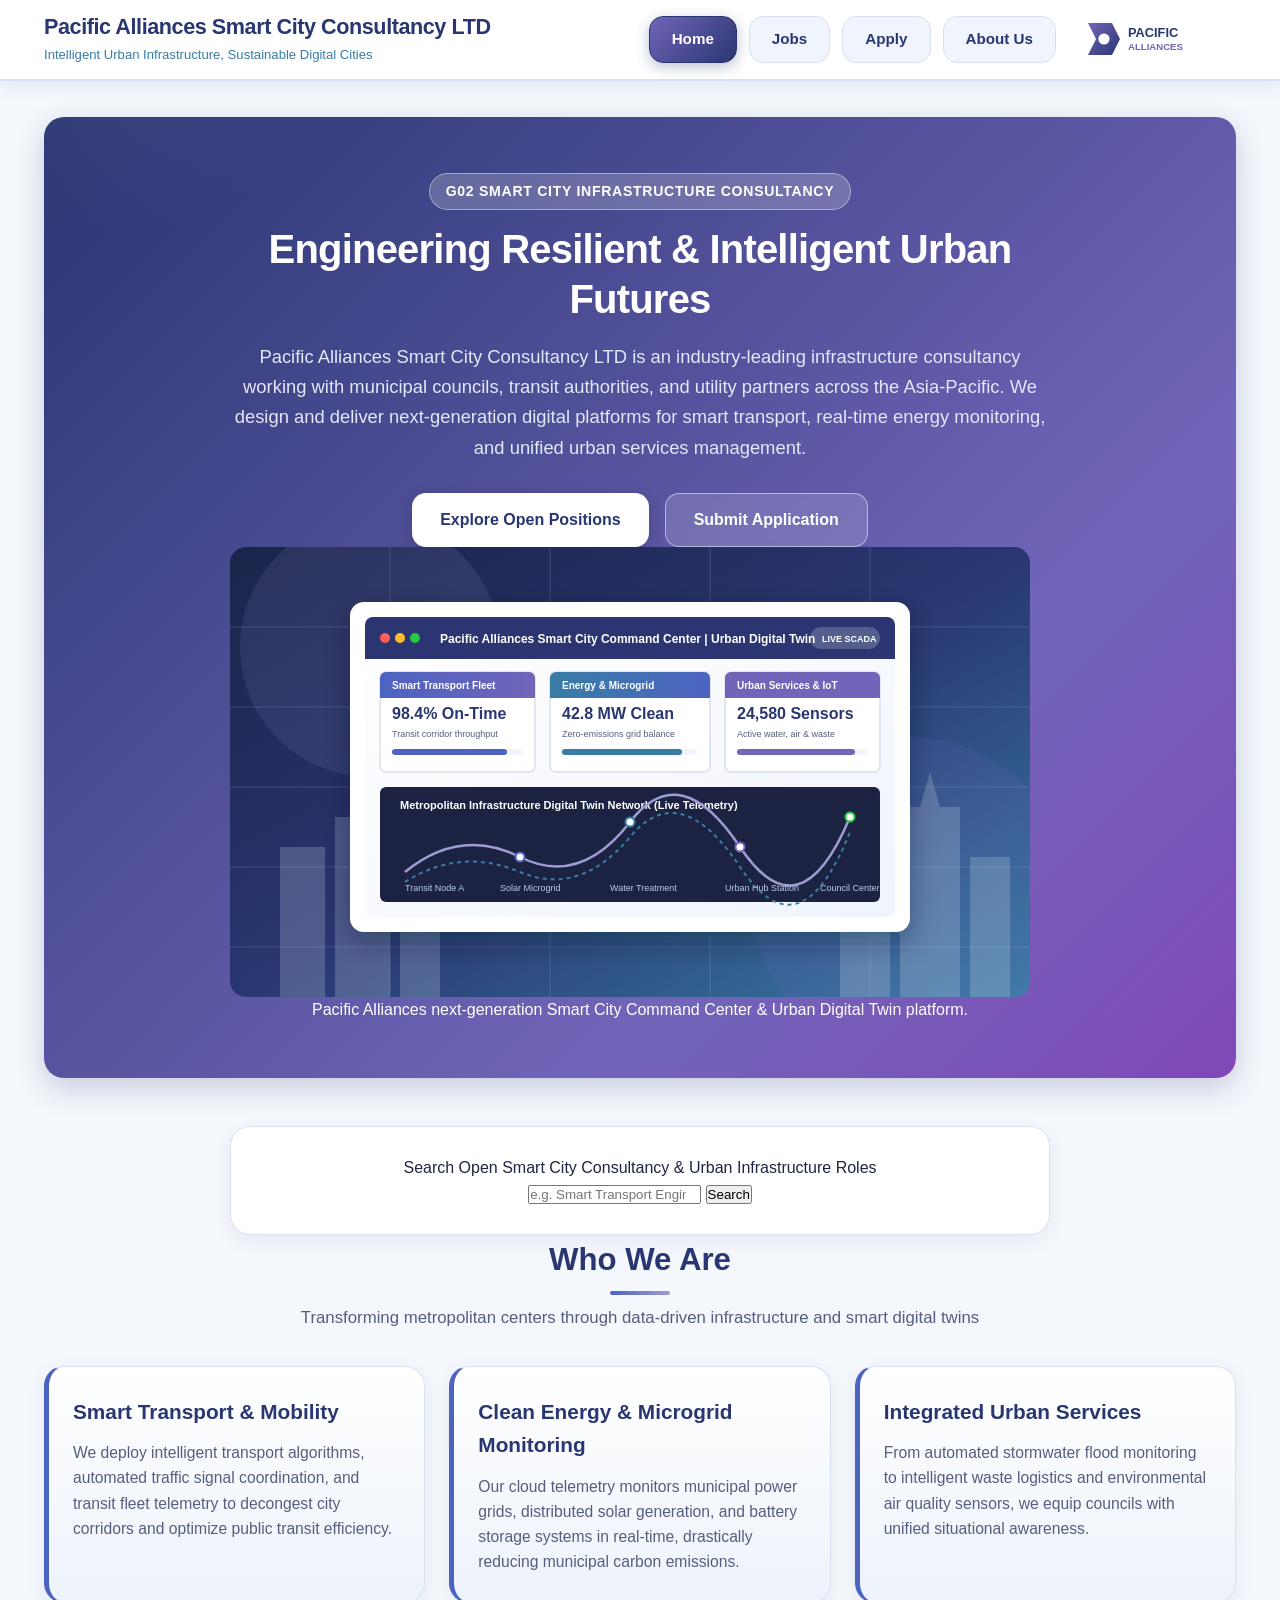
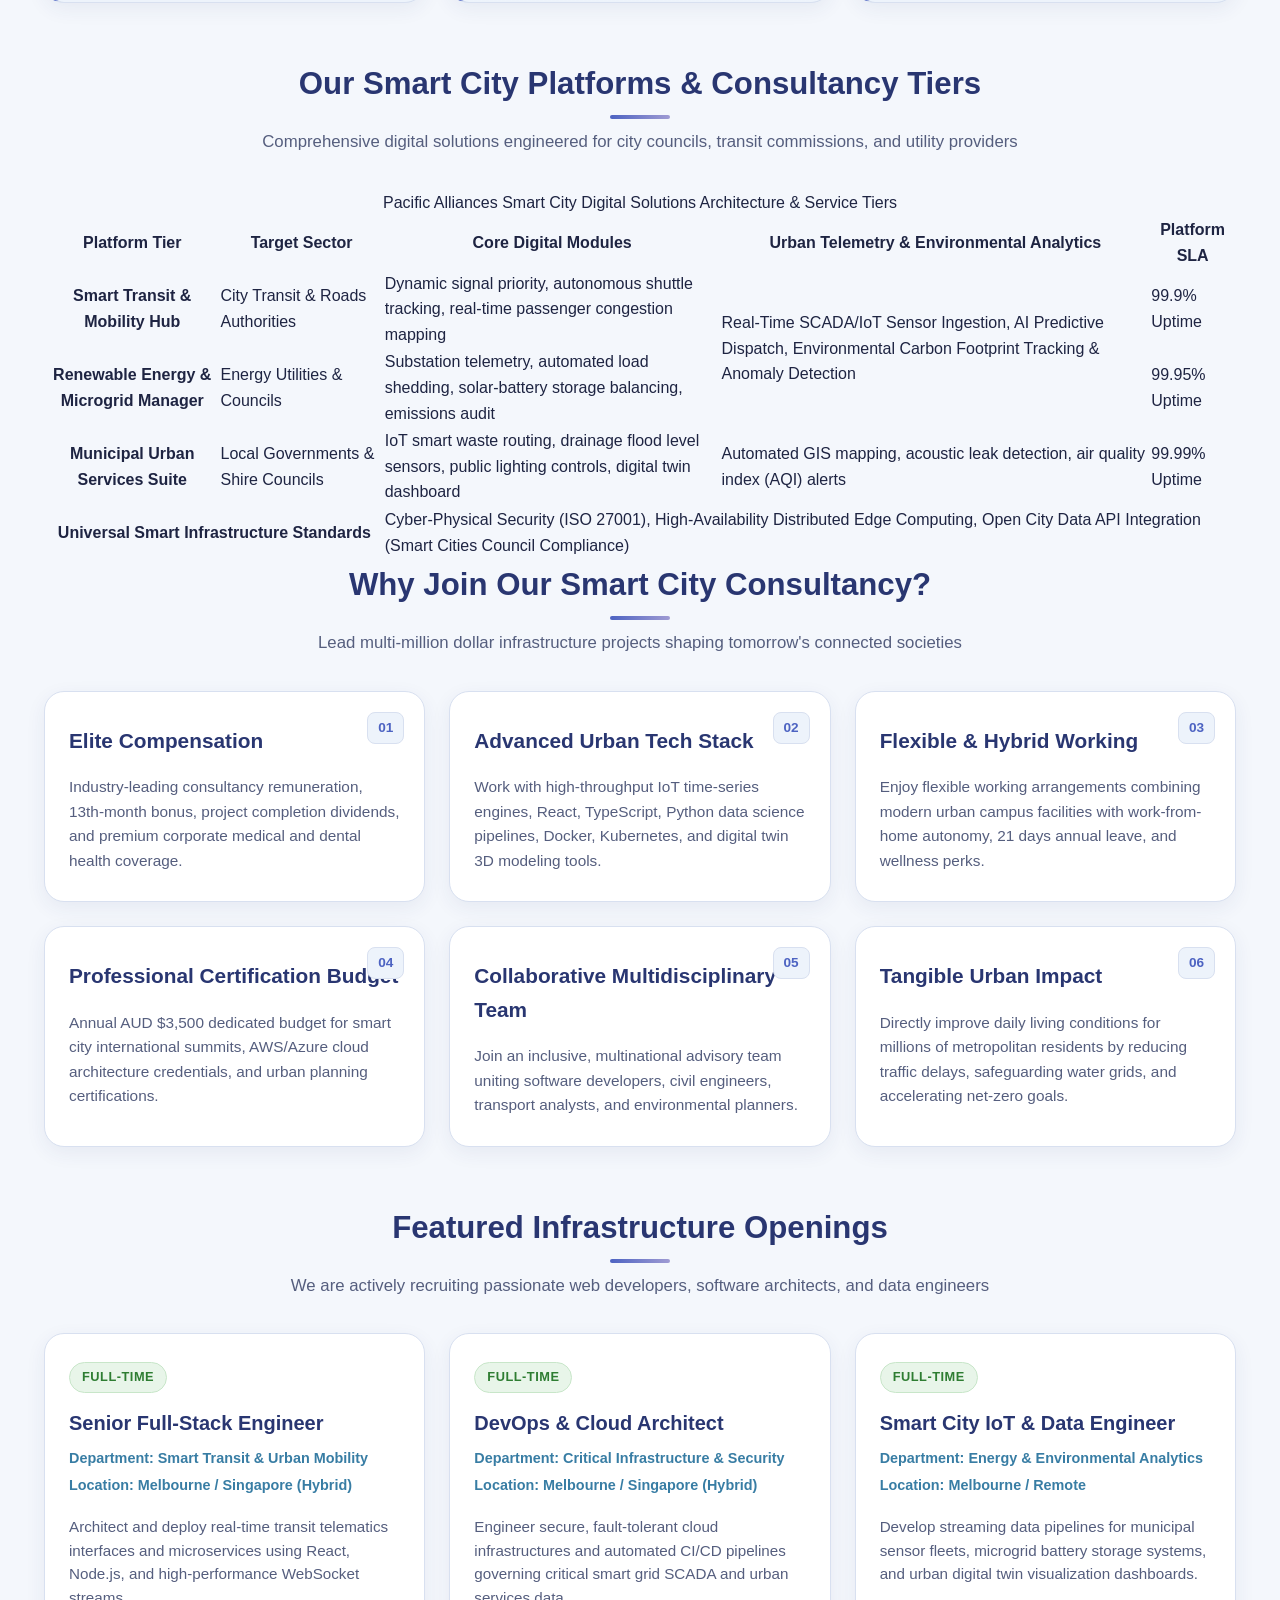
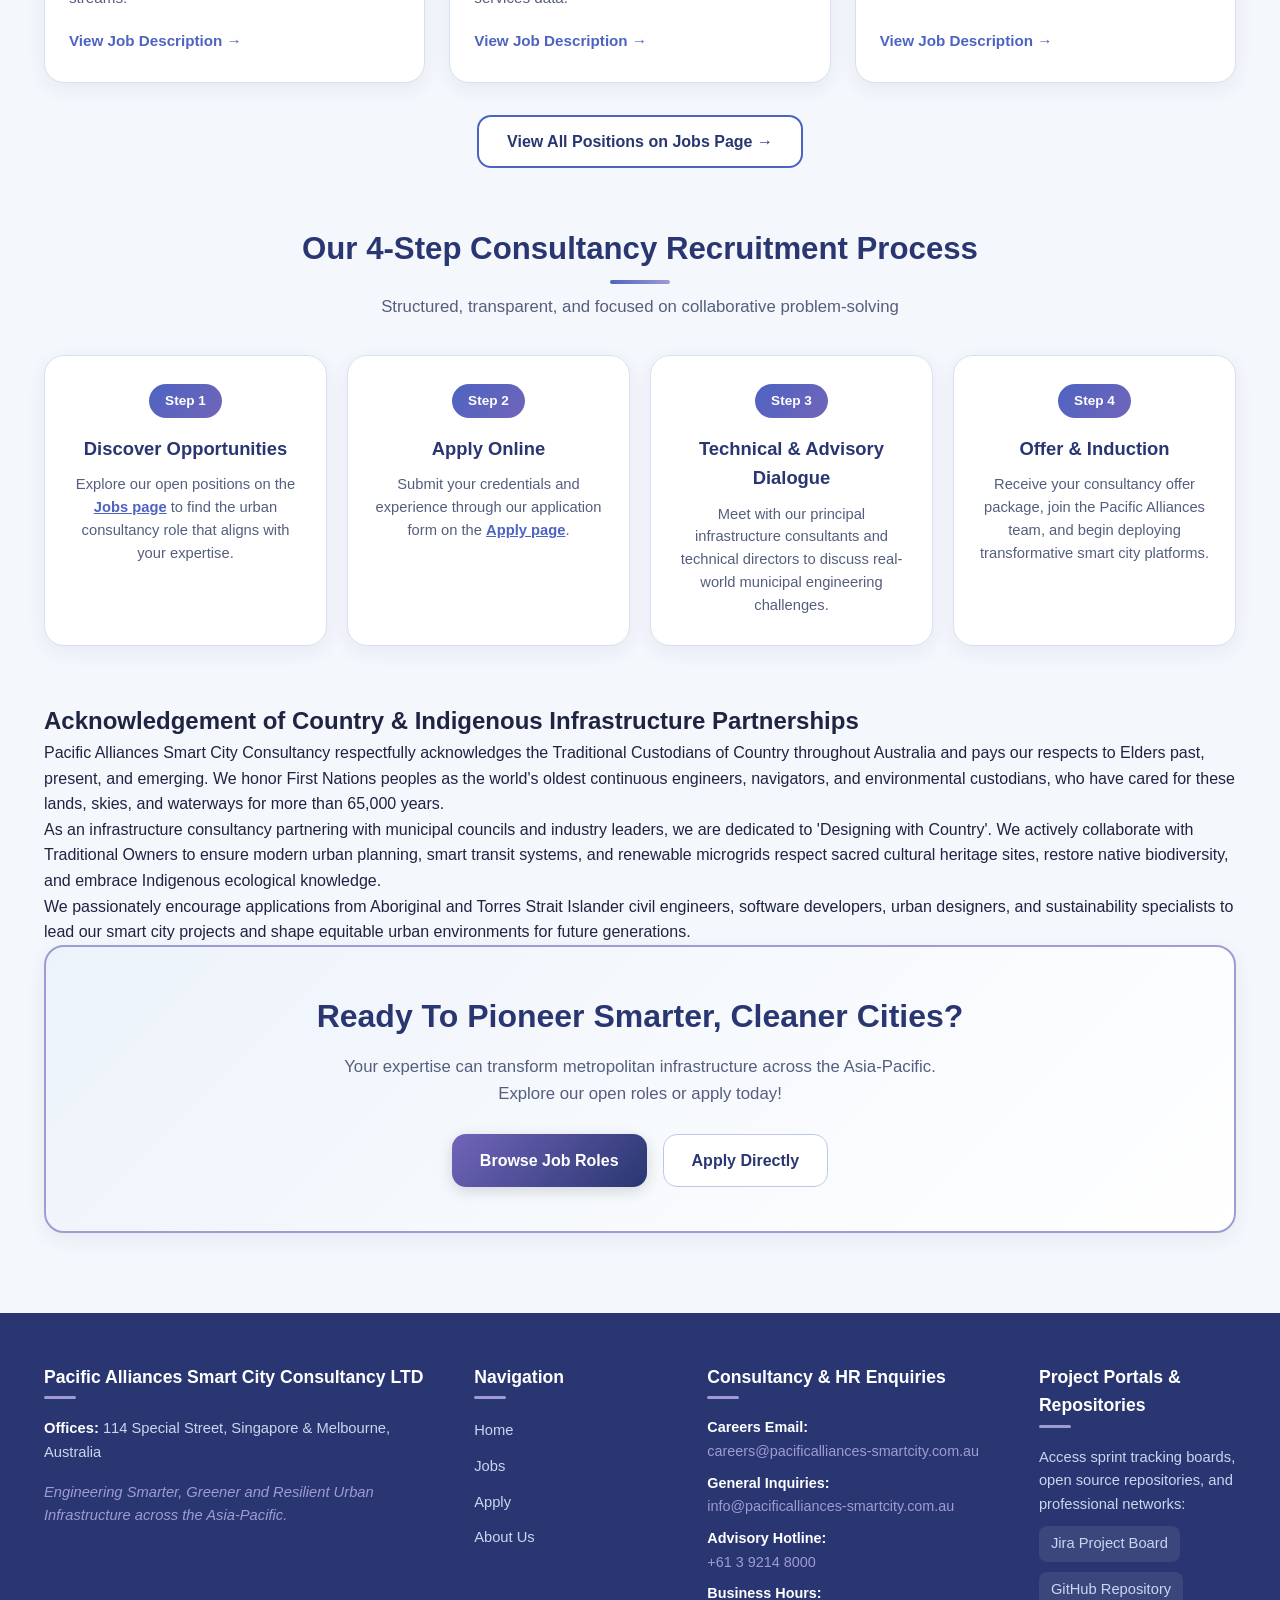
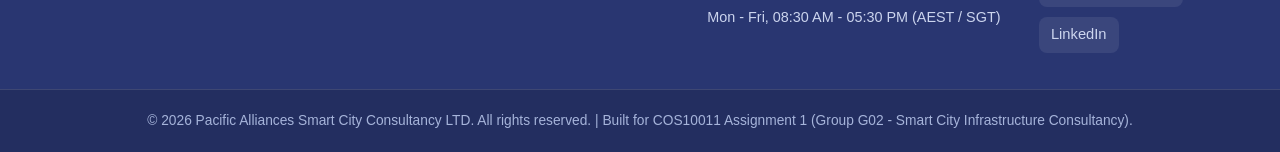
==== commit 815b5abd: "significant adjustments to job.html and slight changes in style.css" ====
--- a/index.html
+++ b/index.html
@@ -245,7 +245,7 @@
                     <p class="job-brief">
                         Architect and deploy real-time transit telematics interfaces and microservices using React, Node.js, and high-performance WebSocket streams.
                     </p>
-                    <a class="card-link" href="job.html">View Job Description &rarr;</a>
+                    <a class="card-link" href="job.html#job-fullstack">View Job Description &rarr;</a>
                 </article>
 
                 <article id="job-card-devops" class="content-box job-preview-card">
@@ -256,7 +256,7 @@
                     <p class="job-brief">
                         Engineer secure, fault-tolerant cloud infrastructures and automated CI/CD pipelines governing critical smart grid SCADA and urban services data.
                     </p>
-                    <a class="card-link" href="job.html">View Job Description &rarr;</a>
+                    <a class="card-link" href="job.html#job-devops">View Job Description &rarr;</a>
                 </article>
 
                 <article id="job-card-iot" class="content-box job-preview-card">
@@ -267,7 +267,8 @@
                     <p class="job-brief">
                         Develop streaming data pipelines for municipal sensor fleets, microgrid battery storage systems, and urban digital twin visualization dashboards.
                     </p>
-                    <a class="card-link" href="job.html">View Job Description &rarr;</a>
+                    <a class="card-link" href="job.html#job-smartcity">View Job Description &rarr;</a>
+
                 </article>
 
             </div>
@@ -406,4 +407,4 @@
     </footer>
 
 </body>
-</html>
+</html>
--- a/style.css
+++ b/style.css
@@ -238,7 +238,7 @@
 }
 
 /* --------------------------------------------------------------------------
-   5. BOX CONTENT STYLING ("Box content should be in boxes like these") + minor adjustment to statbox
+   5. BOX CONTENT STYLING ("Box content should be in boxes like these")
    -------------------------------------------------------------------------- */
 .content-box {
     background-color: var(--bg-surface);
@@ -257,26 +257,11 @@
     border-color: var(--color-fuji-purple);
 }
 
-.content-box.stat-box {
-    text-align: center;
-}
-
-.stat-number {
-    color: var(--color-kikyo-iroiro);
-    font-size: 2rem;
-}
-
 /* --------------------------------------------------------------------------
    6. HERO BANNER SECTION
    -------------------------------------------------------------------------- */
 .hero-banner {
-    background-color: var(--color-dark-blue);
-    background-image: 
-        radial-gradient(circle at 18% 22%, rgba(159, 155, 211, 0.28) 0%, transparent 42%),
-        radial-gradient(circle at 82% 78%, rgba(77, 99, 194, 0.32) 0%, transparent 48%),
-        linear-gradient(135deg, var(--color-dark-blue) 0%, var(--color-blue-violet) 70%, var(--color-iris) 100%);
-    background-repeat: no-repeat;
-    background-size: cover;
+    background: linear-gradient(135deg, var(--color-dark-blue) 0%, var(--color-blue-violet) 70%, var(--color-iris) 100%);
     color: #FFFFFF;
     border-radius: var(--radius-lg);
     padding: 56px 40px;
@@ -1005,190 +990,136 @@
     box-shadow: var(--shadow-hover);
     transform: translateY(-2px);
 }
-
-
-/* --------------------------------------------------------------------------
-   15. SEARCH BOX & FORM (HOMEPAGE REQUIREMENT)
-   -------------------------------------------------------------------------- */
-.search-form-section {
-    margin-bottom: 48px;
-}
-
-.search-form {
-    max-width: 720px;
-    margin: 0 auto;
-    text-align: center;
-}
-
-.search-label {
-    display: block;
-    font-size: 1.1rem;
-    font-weight: 700;
-    color: var(--color-dark-blue);
+/* --------------------------------------------------------------------------
+   15. STYLING (JOB POSITIONS AVAILABLE PAGE - JOB.HTML)
+   -------------------------------------------------------------------------- */
+.job-listing {
+    margin-bottom: 28px;
+    scroll-margin-top: 100px; 
+}
+
+.job-card {
+    padding: 32px 30px;
+}
+
+.job-header {
+    display: flex;
+    justify-content: space-between;
+    align-items: center;
+    flex-wrap: wrap;
+    gap: 10px;
+    padding-bottom: 14px;
+    margin-bottom: 16px;
+    border-bottom: 2px solid var(--border-light);
+}
+
+.job-header .job-title {
+    font-size: 1.6rem;
+    font-weight: 800;
+    margin-bottom: 0;
+}
+
+.job-header .job-ref {
+    position: static;
+    border-radius: var(--radius-full);
+    font-weight: 600;
+    padding: 5px 14px;
+}
+
+.job-header .job-ref strong {
+    color: var(--color-dark-blue);
+    letter-spacing: 0.04em;
+}
+
+.job-summary {
+    color: var(--text-secondary);
+    margin-bottom: 16px;
+    font-size: 0.98rem;
+    line-height: 1.6;
+}
+
+.job-subtitle {
+    font-size: 1.15rem;
+    font-weight: 700;
+    color: var(--color-hanada);
+    margin: 22px 0 10px;
+}
+
+.job-subheading {
+    font-size: 1rem;
+    font-weight: 700;
+    color: var(--color-kikyo-iroiro);
+    margin: 14px 0 6px;
+}
+
+.job-details-grid {
+    display: grid;
+    grid-template-columns: 140px 1fr;
+    gap: 8px 16px;
+    background-color: var(--bg-box-tint);
+    border-left: 5px solid var(--color-kikyo-iroiro);
+    border-radius: var(--radius-md);
+    padding: 16px 20px;
+}
+
+.job-details-grid dt {
+    font-weight: 700;
+    color: var(--color-dark-blue);
+}
+
+.job-details-grid dd {
+    color: var(--text-secondary);
+    margin: 0;
+}
+
+.job-list {
+    list-style: disc;
+    padding-left: 22px;
+    color: var(--text-secondary);
+}
+
+.job-list li,
+.job-order-list li {
+    margin-bottom: 7px;
+    line-height: 1.55;
+}
+
+.job-aside {
+    text-align: left;
+    padding: 28px 30px;
+    margin-top: 28px;
+}
+
+.job-aside-title {
+    font-size: 1.4rem;
     margin-bottom: 12px;
 }
 
-.search-box-wrapper {
-    display: flex;
-    gap: 10px;
-    align-items: center;
-}
-
-.search-input {
-    flex: 1;
-    padding: 14px 20px;
-    font-size: 1rem;
-    border: 2px solid var(--border-light);
-    border-radius: var(--radius-md);
-    outline: none;
-    transition: var(--transition);
-    background-color: #FFFFFF;
-}
-
-.search-input:focus {
-    border-color: var(--color-kikyo-iroiro);
-    box-shadow: 0 0 0 4px rgba(77, 99, 194, 0.15);
-}
-
-.search-button {
-    padding: 14px 30px;
-    background: linear-gradient(135deg, var(--color-kikyo-iroiro) 0%, var(--color-blue-violet) 100%);
-    color: #FFFFFF;
-    font-size: 1rem;
-    font-weight: 700;
-    border: none;
-    border-radius: var(--radius-md);
-    cursor: pointer;
-    transition: var(--transition);
-}
-
-.search-button:hover {
-    background: linear-gradient(135deg, var(--color-iris) 0%, var(--color-dark-blue) 100%);
-    transform: translateY(-2px);
-    box-shadow: var(--shadow-hover);
-}
-
-/* --------------------------------------------------------------------------
-   16. TABLE WITH CELL MERGING (HOMEPAGE REQUIREMENT)
-   -------------------------------------------------------------------------- */
-.table-section {
-    margin-bottom: 56px;
-}
-
-.table-responsive-wrapper {
-    overflow-x: auto;
-    border-radius: var(--radius-lg);
-    box-shadow: var(--shadow-card);
-    border: 1.5px solid var(--border-light);
-    background-color: var(--bg-surface);
-}
-
-.edtech-table {
-    width: 100%;
-    border-collapse: collapse;
-    font-size: 0.95rem;
-    text-align: left;
-}
-
-.edtech-table caption {
-    caption-side: top;
-    font-size: 1.15rem;
-    font-weight: 800;
-    color: var(--color-dark-blue);
-    padding: 18px 24px;
-    text-align: left;
-    background-color: var(--bg-box-tint);
-    border-bottom: 2px solid var(--border-light);
-}
-
-.edtech-table th, 
-.edtech-table td {
-    padding: 14px 18px;
-    border: 1px solid var(--border-light);
-    vertical-align: middle;
-}
-
-.edtech-table thead th {
-    background: linear-gradient(135deg, var(--color-dark-blue) 0%, var(--color-blue-violet) 100%);
-    color: #FFFFFF;
-    font-weight: 700;
-    letter-spacing: 0.02em;
-}
-
-.edtech-table tbody tr:nth-child(even) {
-    background-color: #F8F9FE;
-}
-
-.edtech-table tbody tr:hover {
-    background-color: #EDF2FB;
-}
-
-.edtech-table .row-header {
-    background-color: #F0F4FC;
-    font-weight: 700;
-    color: var(--color-dark-blue);
-}
-
-.edtech-table .merged-cell {
-    background-color: #E8EEFA;
-    font-weight: 700;
-    color: var(--color-kikyo-iroiro);
-    text-align: center;
-}
-
-/* --------------------------------------------------------------------------
-   17. ACKNOWLEDGEMENT OF COUNTRY & INDIGENOUS INCLUSION
-   -------------------------------------------------------------------------- */
-.acknowledgement-section {
-    margin-bottom: 56px;
-}
-
-.acknowledgement-card {
-    background: linear-gradient(135deg, #FFFDF8 0%, #F5EFEB 100%);
-    border: 2px solid #D4A373;
-    border-left: 8px solid #B05D3B;
-    border-radius: var(--radius-lg);
-    padding: 32px 30px;
-    box-shadow: var(--shadow-card);
-}
-
-.acknowledgement-title {
-    font-size: 1.35rem;
-    font-weight: 800;
-    color: #582F0E;
-    margin-bottom: 12px;
-}
-
-.acknowledgement-text {
-    font-size: 0.98rem;
-    color: #4A3525;
-    line-height: 1.7;
-    margin-bottom: 12px;
-}
-
-.acknowledgement-text:last-child {
-    margin-bottom: 0;
-}
-
-/* --------------------------------------------------------------------------
-   18. COMPANY FEATURE IMAGE & BACKGROUND GRAPHIC
-   -------------------------------------------------------------------------- */
-.company-feature-image {
-    margin: 32px auto 0;
-    max-width: 760px;
-    text-align: center;
-}
-
-.feature-img {
-    width: 100%;
-    border-radius: var(--radius-md);
-    box-shadow: var(--shadow-hover);
-    border: 2px solid rgba(255, 255, 255, 0.4);
-}
-
-.company-feature-image figcaption {
-    font-size: 0.9rem;
-    color: #E2E8F8;
-    margin-top: 10px;
-    font-style: italic;
-}
+.job-order-list {
+    list-style: decimal;
+    padding-left: 22px;
+    color: var(--text-secondary);
+}
+
+.job-aside a {
+    font-weight: 600;
+    text-decoration: underline;
+}
+
+.job-note {
+    margin-top: 12px;
+}
+
+.job-note small {
+    color: var(--text-light);
+}
+
+@media (max-width: 768px) {
+    .job-details-grid {
+        grid-template-columns: 1fr;
+        gap: 2px;
+    }
+    .job-details-grid dd {
+        margin-bottom: 8px;
+    }
+}
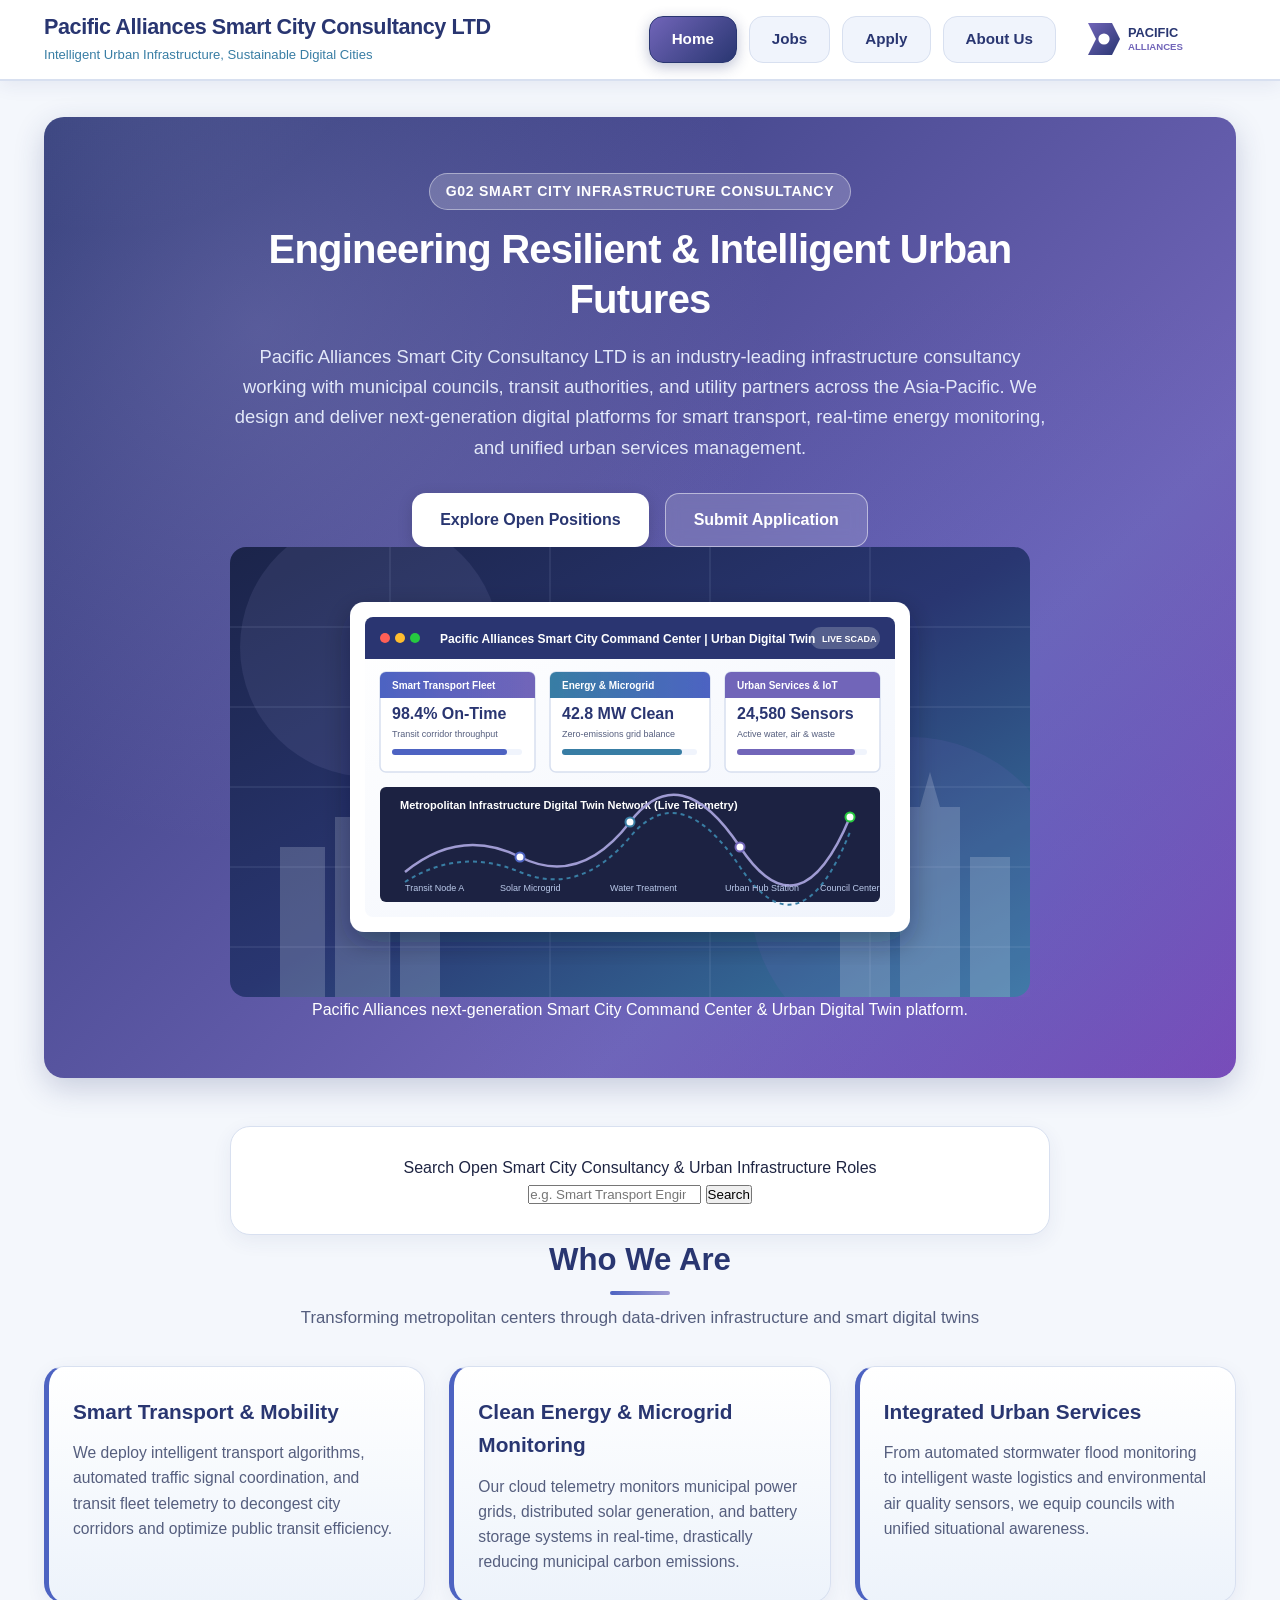
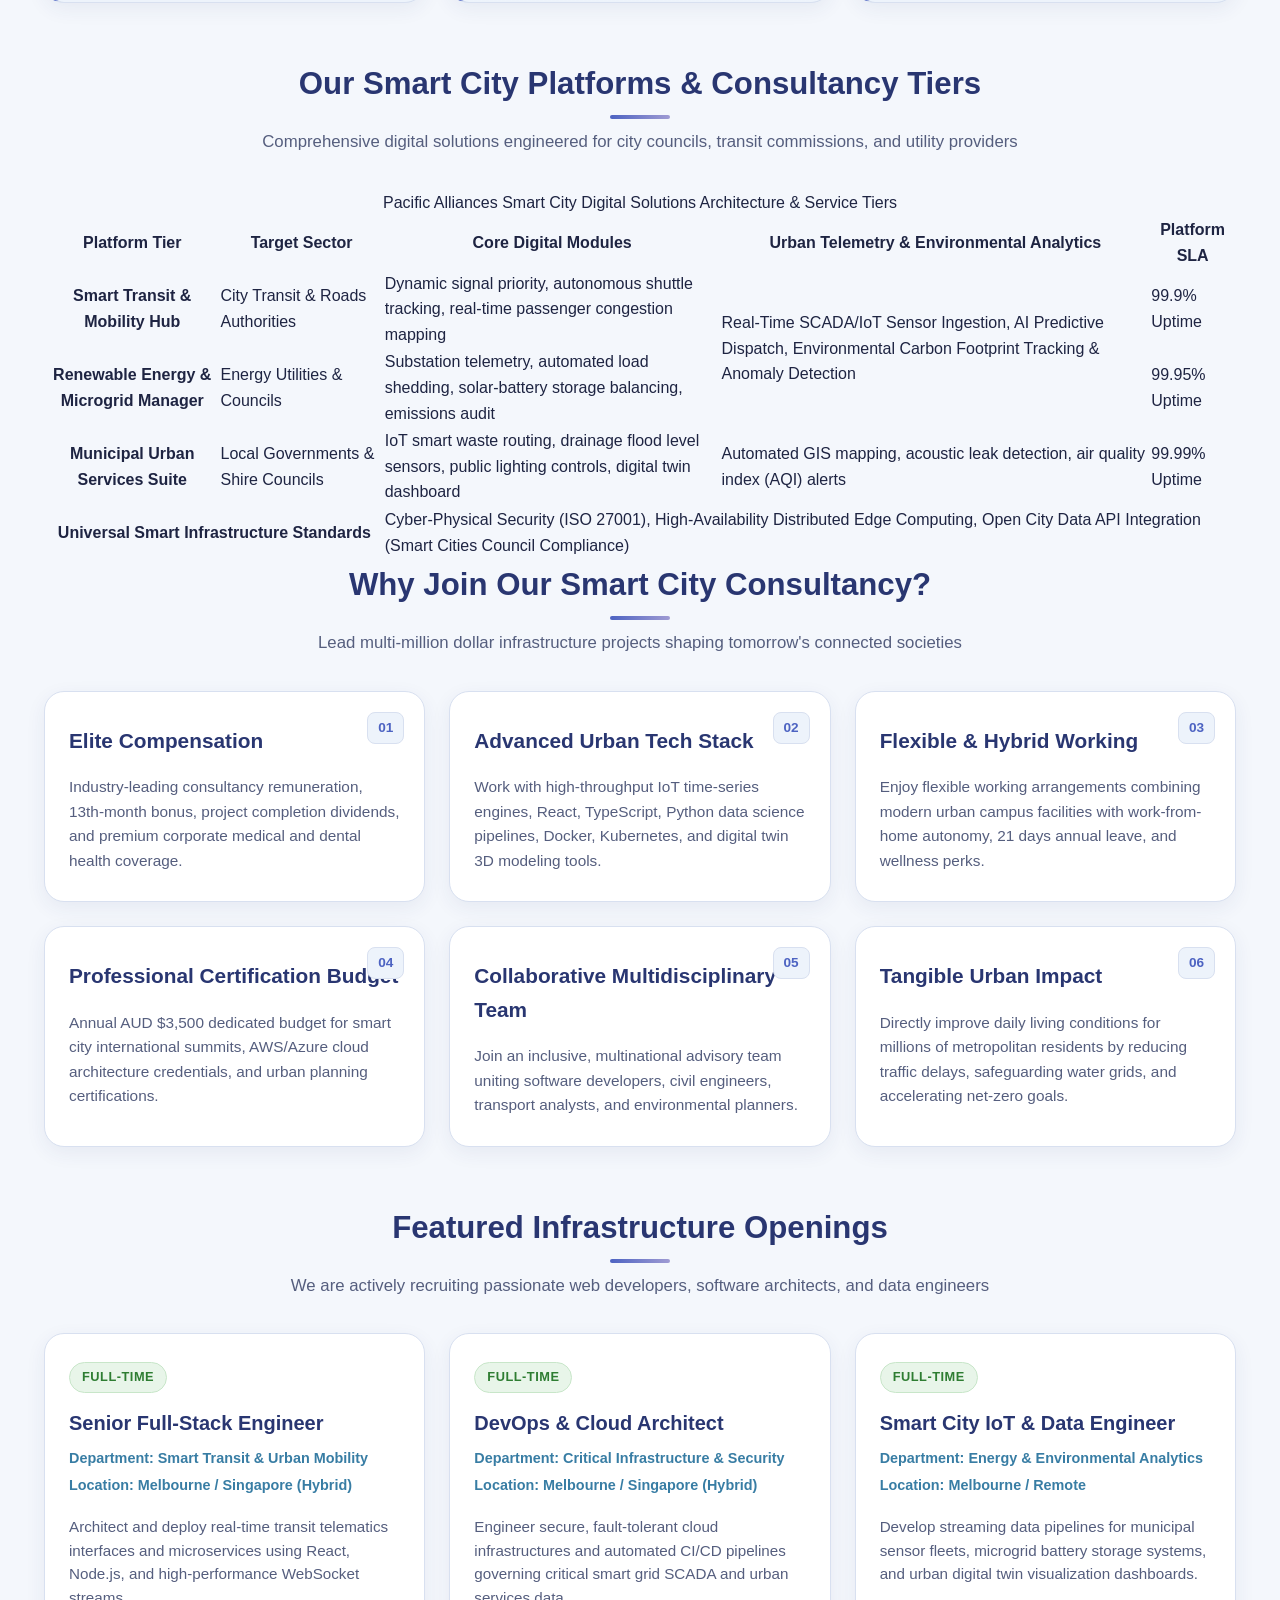
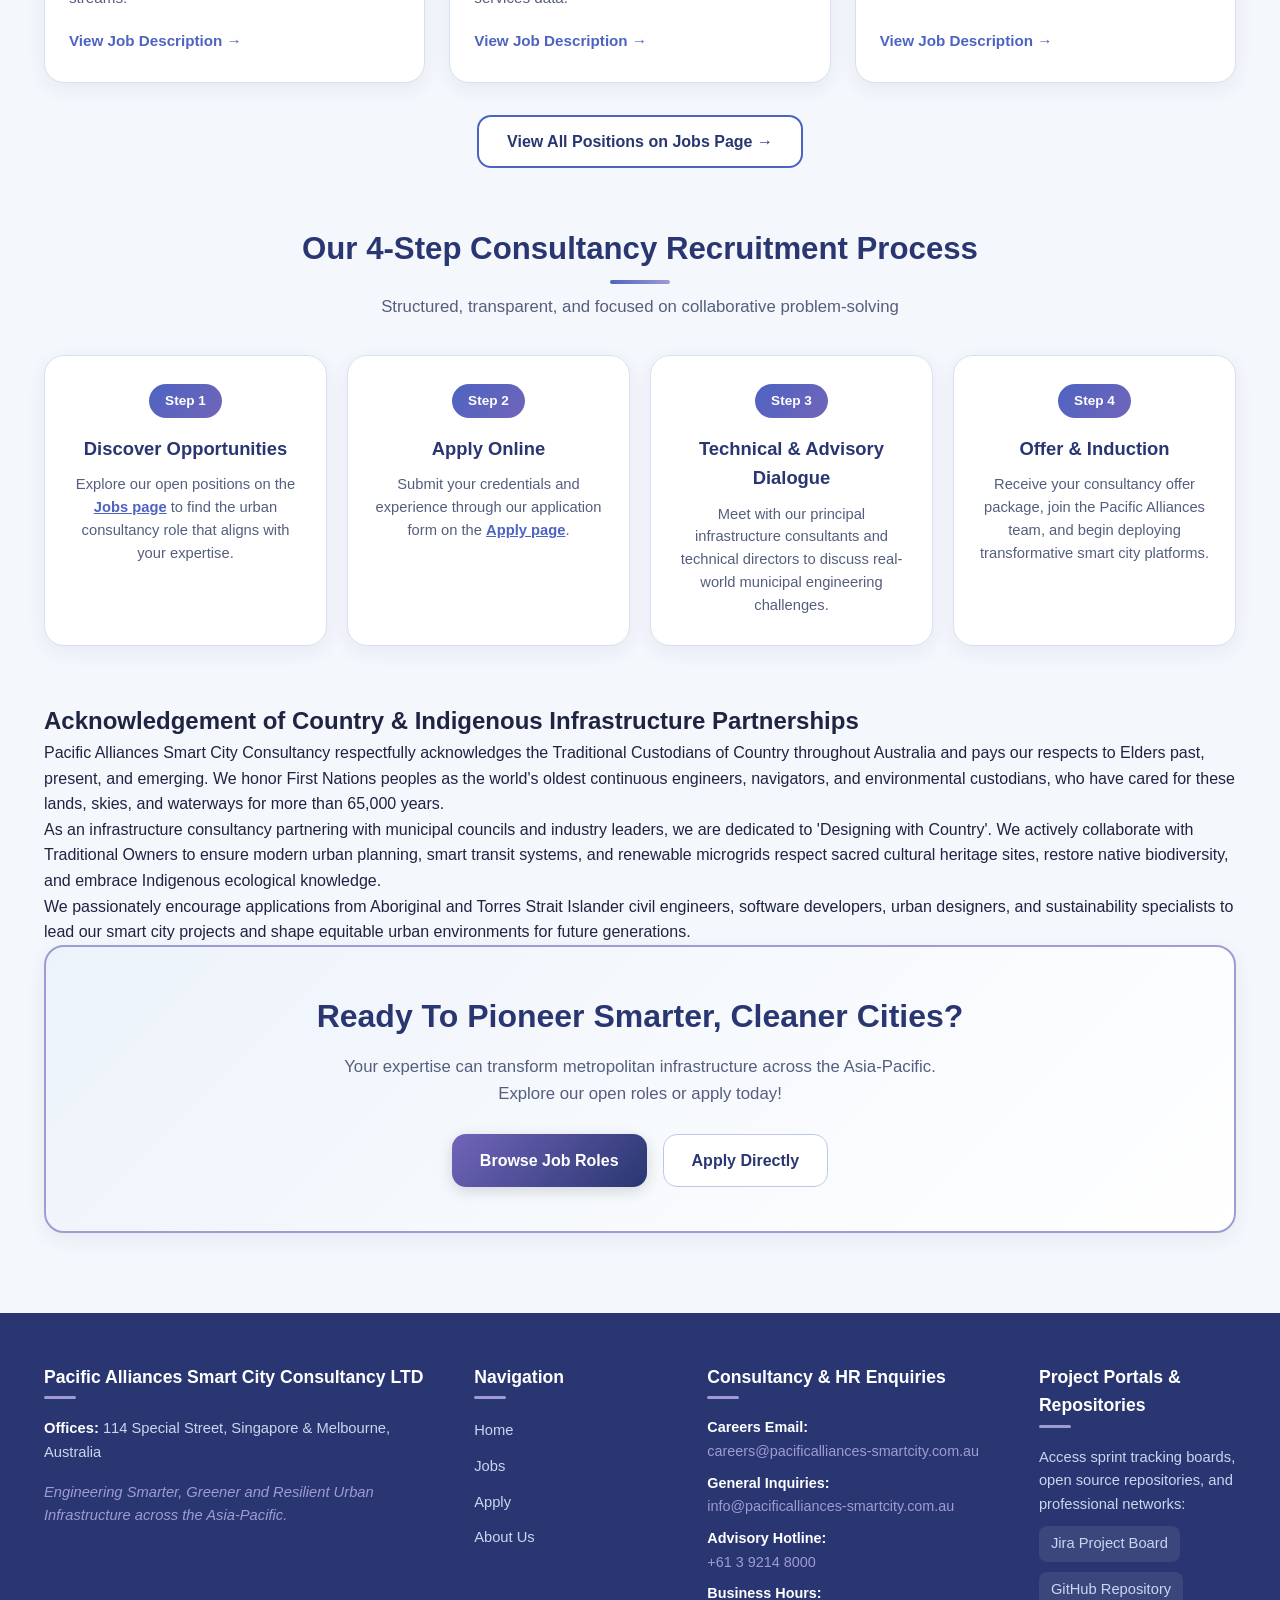
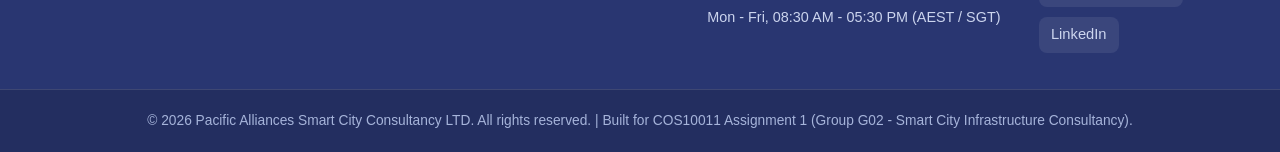
==== commit b2b11f50: "Synchronize actual Jira Project Board URL across all page footers" ====
--- a/index.html
+++ b/index.html
@@ -391,7 +391,7 @@
                 <h3 class="footer-heading">Project Portals &amp; Repositories</h3>
                 <p class="footer-text">Access sprint tracking boards, open source repositories, and professional networks:</p>
                 <ul id="footer-social-list" class="footer-social-links">
-                    <li class="social-item"><a class="social-link" href="https://pacificalliances.atlassian.net/jira" target="_blank" rel="noopener noreferrer">Jira Project Board</a></li>
+                    <li class="social-item"><a class="social-link" href="https://student-team-x2fsvdeh.atlassian.net/jira/software/projects/KAN/list?jql=project%20%3D%20KAN%20ORDER%20BY%20cf%5B10019%5D%20ASC" target="_blank" rel="noopener noreferrer">Jira Project Board</a></li>
                     <li class="social-item"><a class="social-link" href="https://github.com/nduong2668/Apllied-Web" target="_blank" rel="noopener noreferrer">GitHub Repository</a></li>
                     <li class="social-item"><a class="social-link" href="https://linkedin.com" target="_blank" rel="noopener noreferrer">LinkedIn</a></li>
                 </ul>
--- a/style.css
+++ b/style.css
@@ -238,7 +238,7 @@
 }
 
 /* --------------------------------------------------------------------------
-   5. BOX CONTENT STYLING ("Box content should be in boxes like these")
+   5. BOX CONTENT STYLING ("Box content should be in boxes like these") + minor adjustment to statbox
    -------------------------------------------------------------------------- */
 .content-box {
     background-color: var(--bg-surface);
@@ -257,11 +257,26 @@
     border-color: var(--color-fuji-purple);
 }
 
+.content-box.stat-box {
+    text-align: center;
+}
+
+.stat-number {
+    color: var(--color-kikyo-iroiro);
+    font-size: 2rem;
+}
+
 /* --------------------------------------------------------------------------
    6. HERO BANNER SECTION
    -------------------------------------------------------------------------- */
 .hero-banner {
-    background: linear-gradient(135deg, var(--color-dark-blue) 0%, var(--color-blue-violet) 70%, var(--color-iris) 100%);
+    background-color: var(--color-dark-blue);
+    background-image: 
+        radial-gradient(circle at 18% 22%, rgba(159, 155, 211, 0.28) 0%, transparent 42%),
+        radial-gradient(circle at 82% 78%, rgba(77, 99, 194, 0.32) 0%, transparent 48%),
+        linear-gradient(135deg, var(--color-dark-blue) 0%, var(--color-blue-violet) 70%, var(--color-iris) 100%);
+    background-repeat: no-repeat;
+    background-size: cover;
     color: #FFFFFF;
     border-radius: var(--radius-lg);
     padding: 56px 40px;
@@ -993,6 +1008,9 @@
 /* --------------------------------------------------------------------------
    15. STYLING (JOB POSITIONS AVAILABLE PAGE - JOB.HTML)
    -------------------------------------------------------------------------- */
+.jobs-page #main-content {
+    overflow: hidden;
+}
 .job-listing {
     margin-bottom: 28px;
     scroll-margin-top: 100px; 
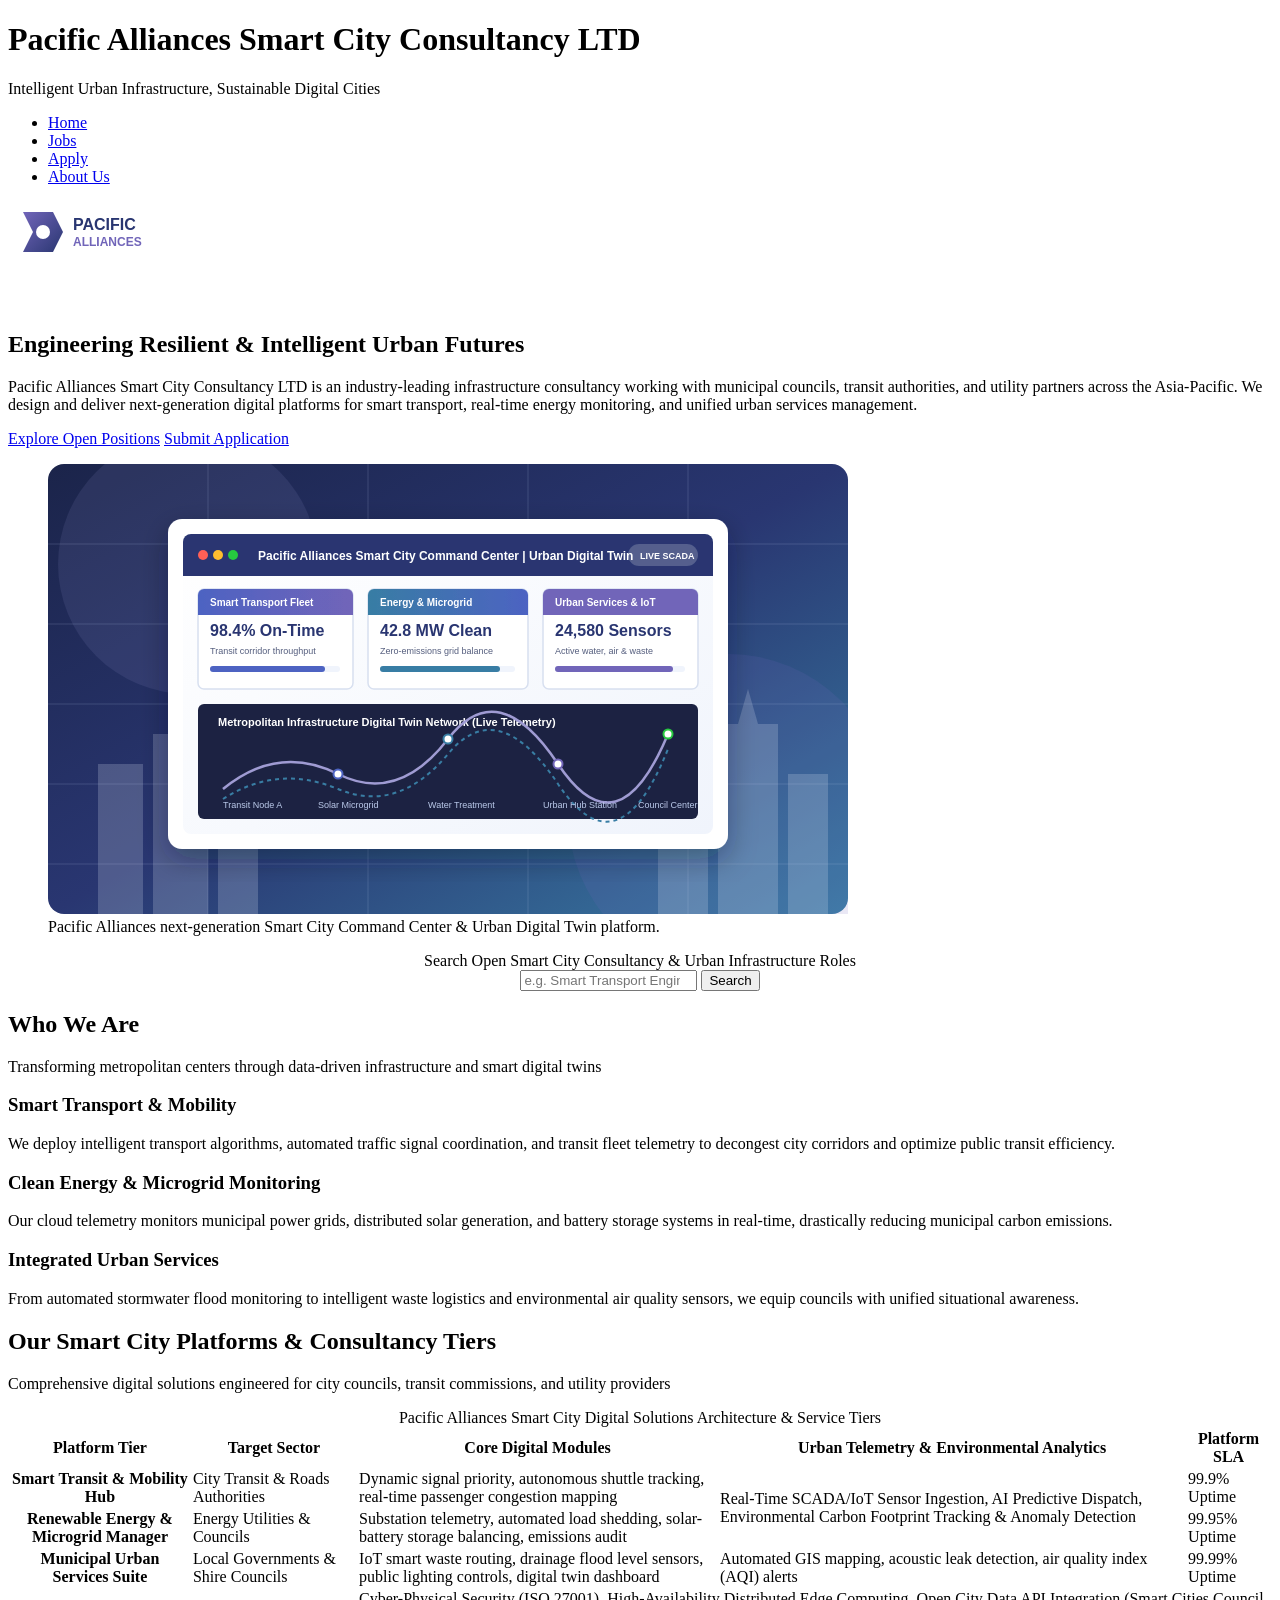
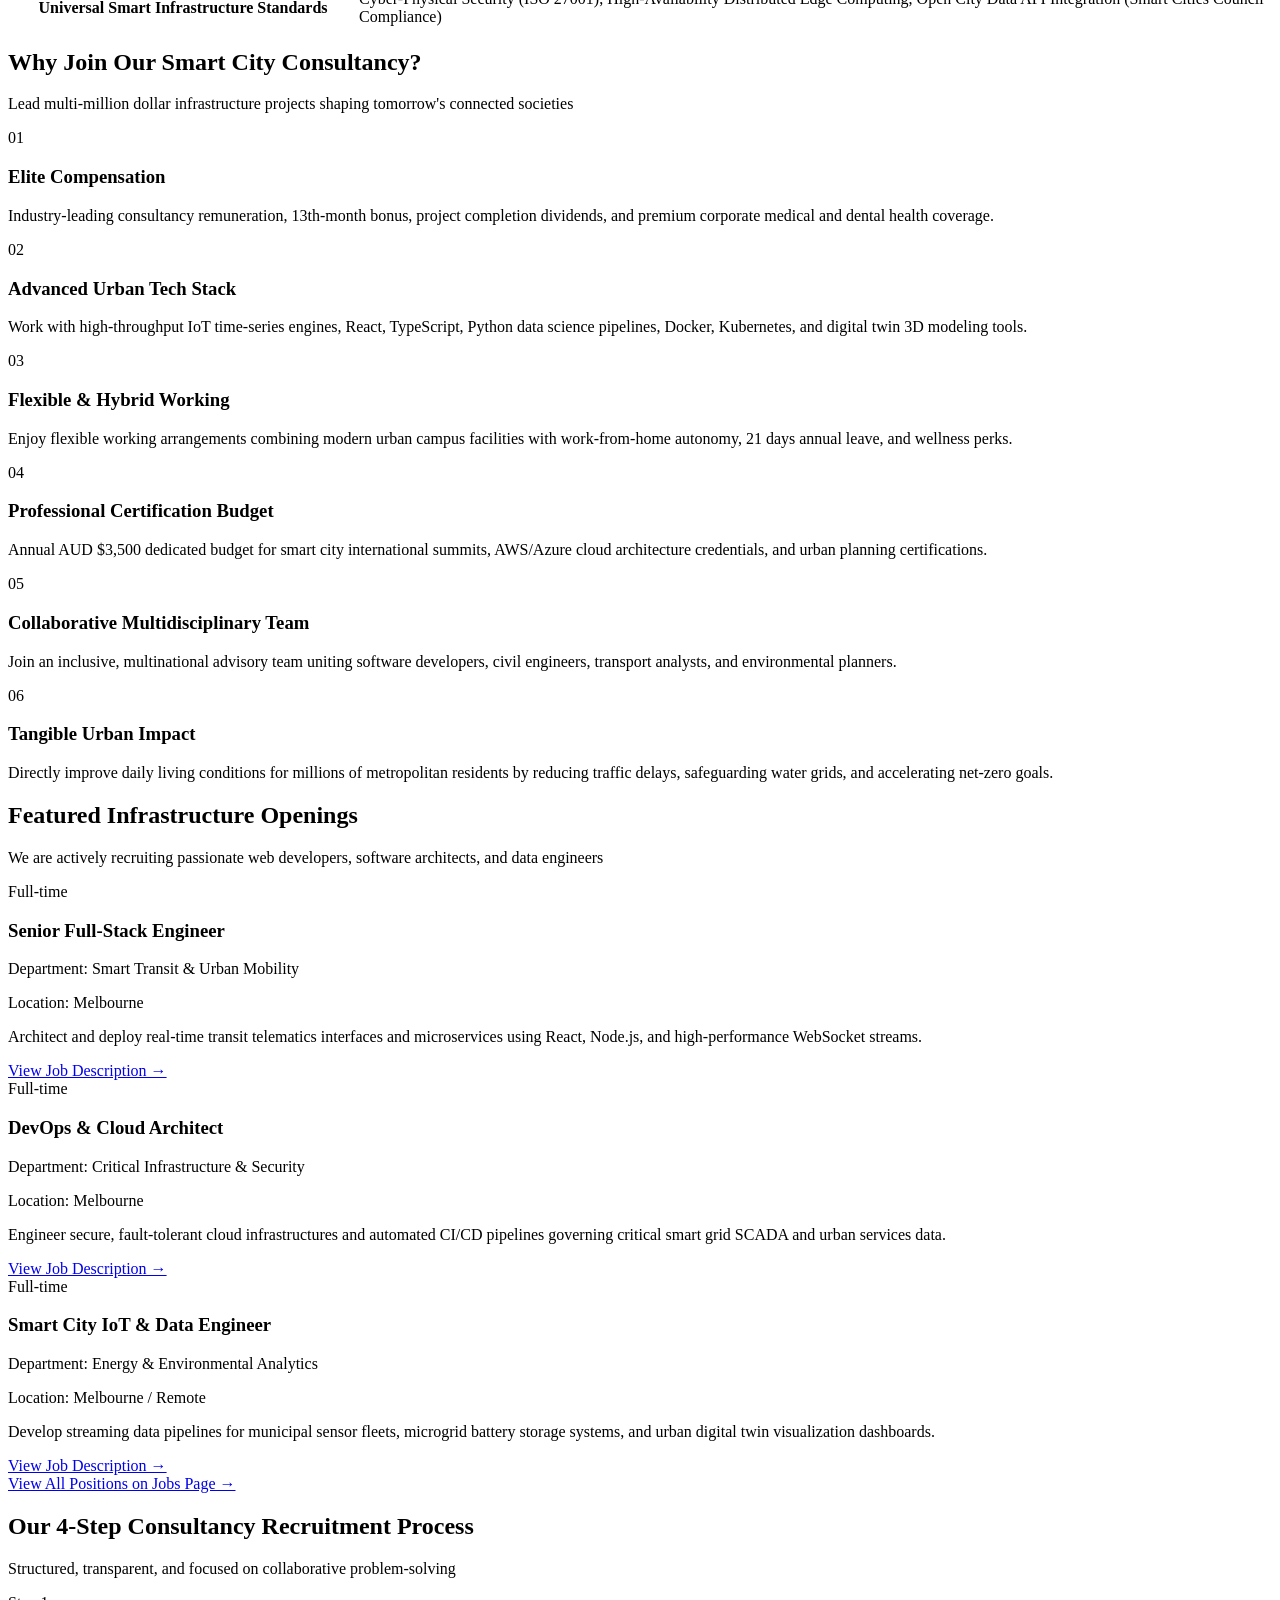
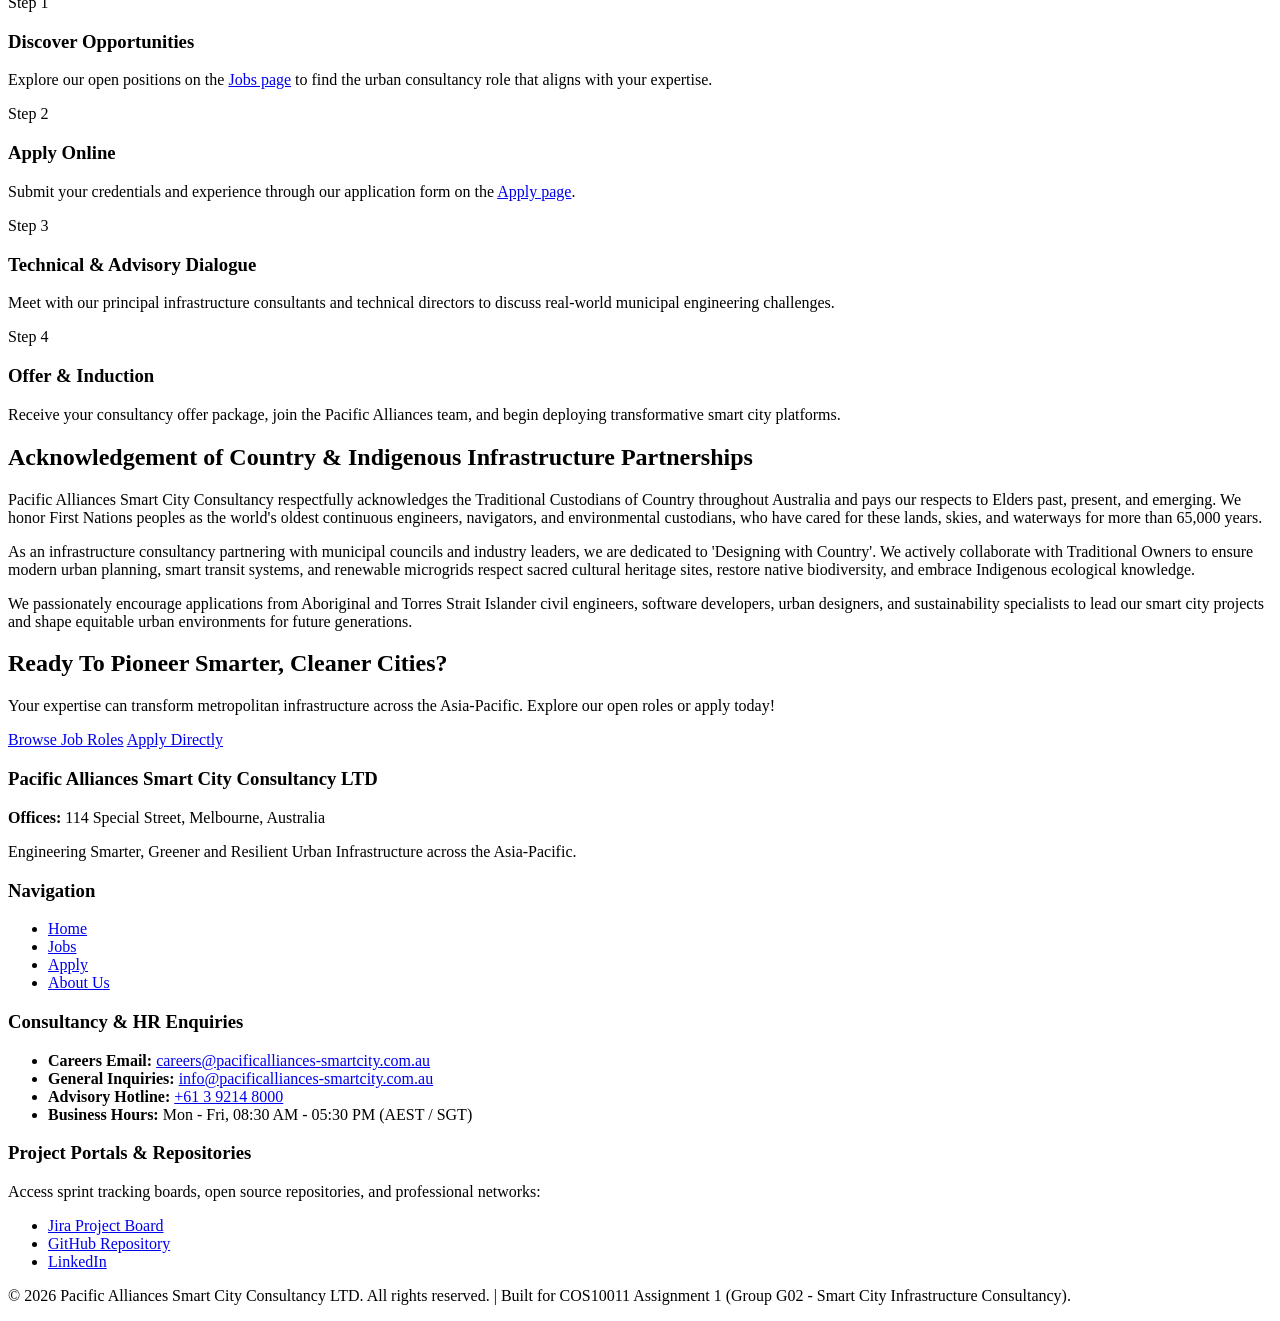
==== commit ecdc041f: "clean things ups" ====
--- a/index.html
+++ b/index.html
@@ -6,7 +6,7 @@
     <meta name="description" content="Pacific Alliances Smart City Consultancy LTD - Developing digital platforms for smart transport, energy monitoring, and urban services management.">
     <meta name="author" content="Pacific Alliances Smart City Consultancy LTD">
     <title>Home - Pacific Alliances Smart City Consultancy LTD</title>
-    <link rel="stylesheet" href="style.css">
+    <link rel="stylesheet" href="styles/styles.css">
     <style>
         .hero-badge-tag {
             display: inline-block;
@@ -39,7 +39,7 @@
                         <a id="nav-link-home" class="navbar-link active" href="index.html">Home</a>
                     </li>
                     <li class="navbar-item">
-                        <a id="nav-link-jobs" class="navbar-link" href="job.html">Jobs</a>
+                        <a id="nav-link-jobs" class="navbar-link" href="jobs.html">Jobs</a>
                     </li>
                     <li class="navbar-item">
                         <a id="nav-link-apply" class="navbar-link" href="apply.html">Apply</a>
@@ -69,7 +69,7 @@
                     Pacific Alliances Smart City Consultancy LTD is an industry-leading infrastructure consultancy working with municipal councils, transit authorities, and utility partners across the Asia-Pacific. We design and deliver next-generation digital platforms for smart transport, real-time energy monitoring, and unified urban services management.
                 </p>
                 <div id="hero-actions" class="hero-button-group">
-                    <a id="hero-btn-explore" class="action-btn primary-btn" href="job.html">Explore Open Positions</a>
+                    <a id="hero-btn-explore" class="action-btn primary-btn" href="jobs.html">Explore Open Positions</a>
                     <a id="hero-btn-apply" class="action-btn secondary-btn" href="apply.html">Submit Application</a>
                 </div>
 
@@ -82,7 +82,7 @@
 
         <section id="search-section" class="search-form-section">
             <div class="content-box" style="text-align: center; max-width: 820px; margin: 0 auto;">
-                <form class="search-form" action="job.html" method="get" role="search">
+                <form class="search-form" action="jobs.html" method="get" role="search">
                     <label for="site-search" class="search-label">Search Open Smart City Consultancy &amp; Urban Infrastructure Roles</label>
                     <div class="search-box-wrapper">
                         <input type="search" id="site-search" name="q" class="search-input" placeholder="e.g. Smart Transport Engineer, IoT Energy Analyst, Urban Systems Architect, SCADA..." required>
@@ -241,22 +241,22 @@
                     <span class="job-tag full-time">Full-time</span>
                     <h3 class="job-role-title">Senior Full-Stack Engineer</h3>
                     <p class="job-department">Department: Smart Transit &amp; Urban Mobility</p>
-                    <p class="job-location">Location: Melbourne / Singapore (Hybrid)</p>
+                    <p class="job-location">Location: Melbourne</p>
                     <p class="job-brief">
                         Architect and deploy real-time transit telematics interfaces and microservices using React, Node.js, and high-performance WebSocket streams.
                     </p>
-                    <a class="card-link" href="job.html#job-fullstack">View Job Description &rarr;</a>
+                    <a class="card-link" href="jobs.html#job-fullstack">View Job Description &rarr;</a>
                 </article>
 
                 <article id="job-card-devops" class="content-box job-preview-card">
                     <span class="job-tag full-time">Full-time</span>
                     <h3 class="job-role-title">DevOps &amp; Cloud Architect</h3>
                     <p class="job-department">Department: Critical Infrastructure &amp; Security</p>
-                    <p class="job-location">Location: Melbourne / Singapore (Hybrid)</p>
+                    <p class="job-location">Location: Melbourne</p>
                     <p class="job-brief">
                         Engineer secure, fault-tolerant cloud infrastructures and automated CI/CD pipelines governing critical smart grid SCADA and urban services data.
                     </p>
-                    <a class="card-link" href="job.html#job-devops">View Job Description &rarr;</a>
+                    <a class="card-link" href="jobs.html#job-devops">View Job Description &rarr;</a>
                 </article>
 
                 <article id="job-card-iot" class="content-box job-preview-card">
@@ -267,14 +267,14 @@
                     <p class="job-brief">
                         Develop streaming data pipelines for municipal sensor fleets, microgrid battery storage systems, and urban digital twin visualization dashboards.
                     </p>
-                    <a class="card-link" href="job.html#job-smartcity">View Job Description &rarr;</a>
+                    <a class="card-link" href="jobs.html#job-smartcity">View Job Description &rarr;</a>
 
                 </article>
 
             </div>
 
             <div id="all-jobs-link-box" class="section-footer-action">
-                <a id="btn-view-all-jobs" class="action-btn text-link-btn" href="job.html">View All Positions on Jobs Page &rarr;</a>
+                <a id="btn-view-all-jobs" class="action-btn text-link-btn" href="jobs.html">View All Positions on Jobs Page &rarr;</a>
             </div>
         </section>
 
@@ -289,7 +289,7 @@
                 <div id="step-box-1" class="content-box process-step-box">
                     <div class="step-number">Step 1</div>
                     <h3 class="step-title">Discover Opportunities</h3>
-                    <p class="step-text">Explore our open positions on the <a href="job.html" class="inline-link">Jobs page</a> to find the urban consultancy role that aligns with your expertise.</p>
+                    <p class="step-text">Explore our open positions on the <a href="jobs.html" class="inline-link">Jobs page</a> to find the urban consultancy role that aligns with your expertise.</p>
                 </div>
 
                 <div id="step-box-2" class="content-box process-step-box">
@@ -335,7 +335,7 @@
                     Your expertise can transform metropolitan infrastructure across the Asia-Pacific. Explore our open roles or apply today!
                 </p>
                 <div id="cta-buttons" class="cta-button-group">
-                    <a id="cta-btn-jobs" class="action-btn primary-btn" href="job.html">Browse Job Roles</a>
+                    <a id="cta-btn-jobs" class="action-btn primary-btn" href="jobs.html">Browse Job Roles</a>
                     <a id="cta-btn-apply" class="action-btn secondary-btn" href="apply.html">Apply Directly</a>
                 </div>
             </div>
@@ -349,7 +349,7 @@
             <div id="footer-company-info" class="footer-col company-info-col">
                 <h3 id="footer-company-title" class="footer-heading">Pacific Alliances Smart City Consultancy LTD</h3>
                 <p id="footer-company-address" class="footer-text address-text">
-                    <strong>Offices:</strong> 114 Special Street, Singapore &amp; Melbourne, Australia
+                    <strong>Offices:</strong> 114 Special Street, Melbourne, Australia
                 </p>
                 <p id="footer-company-slogan" class="footer-text slogan-text">
                     Engineering Smarter, Greener and Resilient Urban Infrastructure across the Asia-Pacific.
@@ -360,7 +360,7 @@
                 <h3 class="footer-heading">Navigation</h3>
                 <ul id="footer-nav-list" class="footer-links-list">
                     <li class="footer-link-item"><a class="footer-nav-link" href="index.html">Home</a></li>
-                    <li class="footer-link-item"><a class="footer-nav-link" href="job.html">Jobs</a></li>
+                    <li class="footer-link-item"><a class="footer-nav-link" href="jobs.html">Jobs</a></li>
                     <li class="footer-link-item"><a class="footer-nav-link" href="apply.html">Apply</a></li>
                     <li class="footer-link-item"><a class="footer-nav-link" href="about.html">About Us</a></li>
                 </ul>
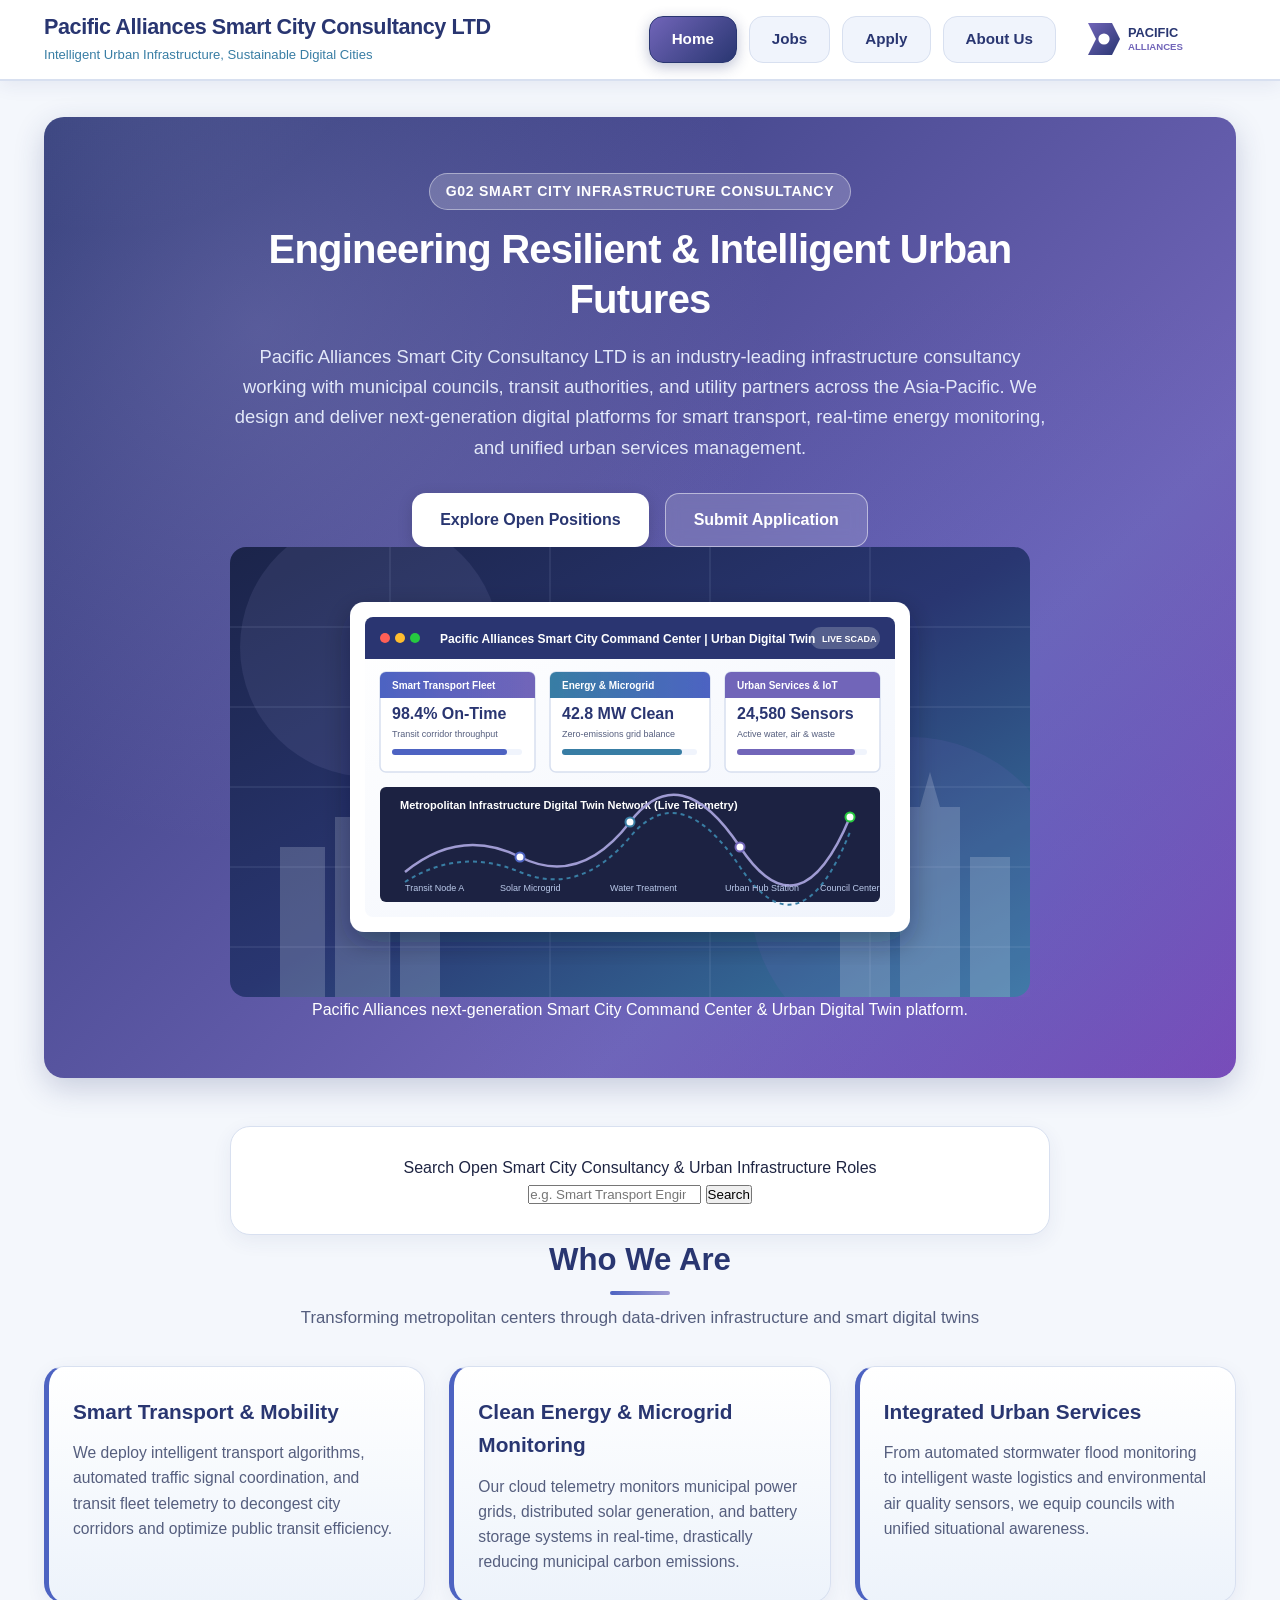
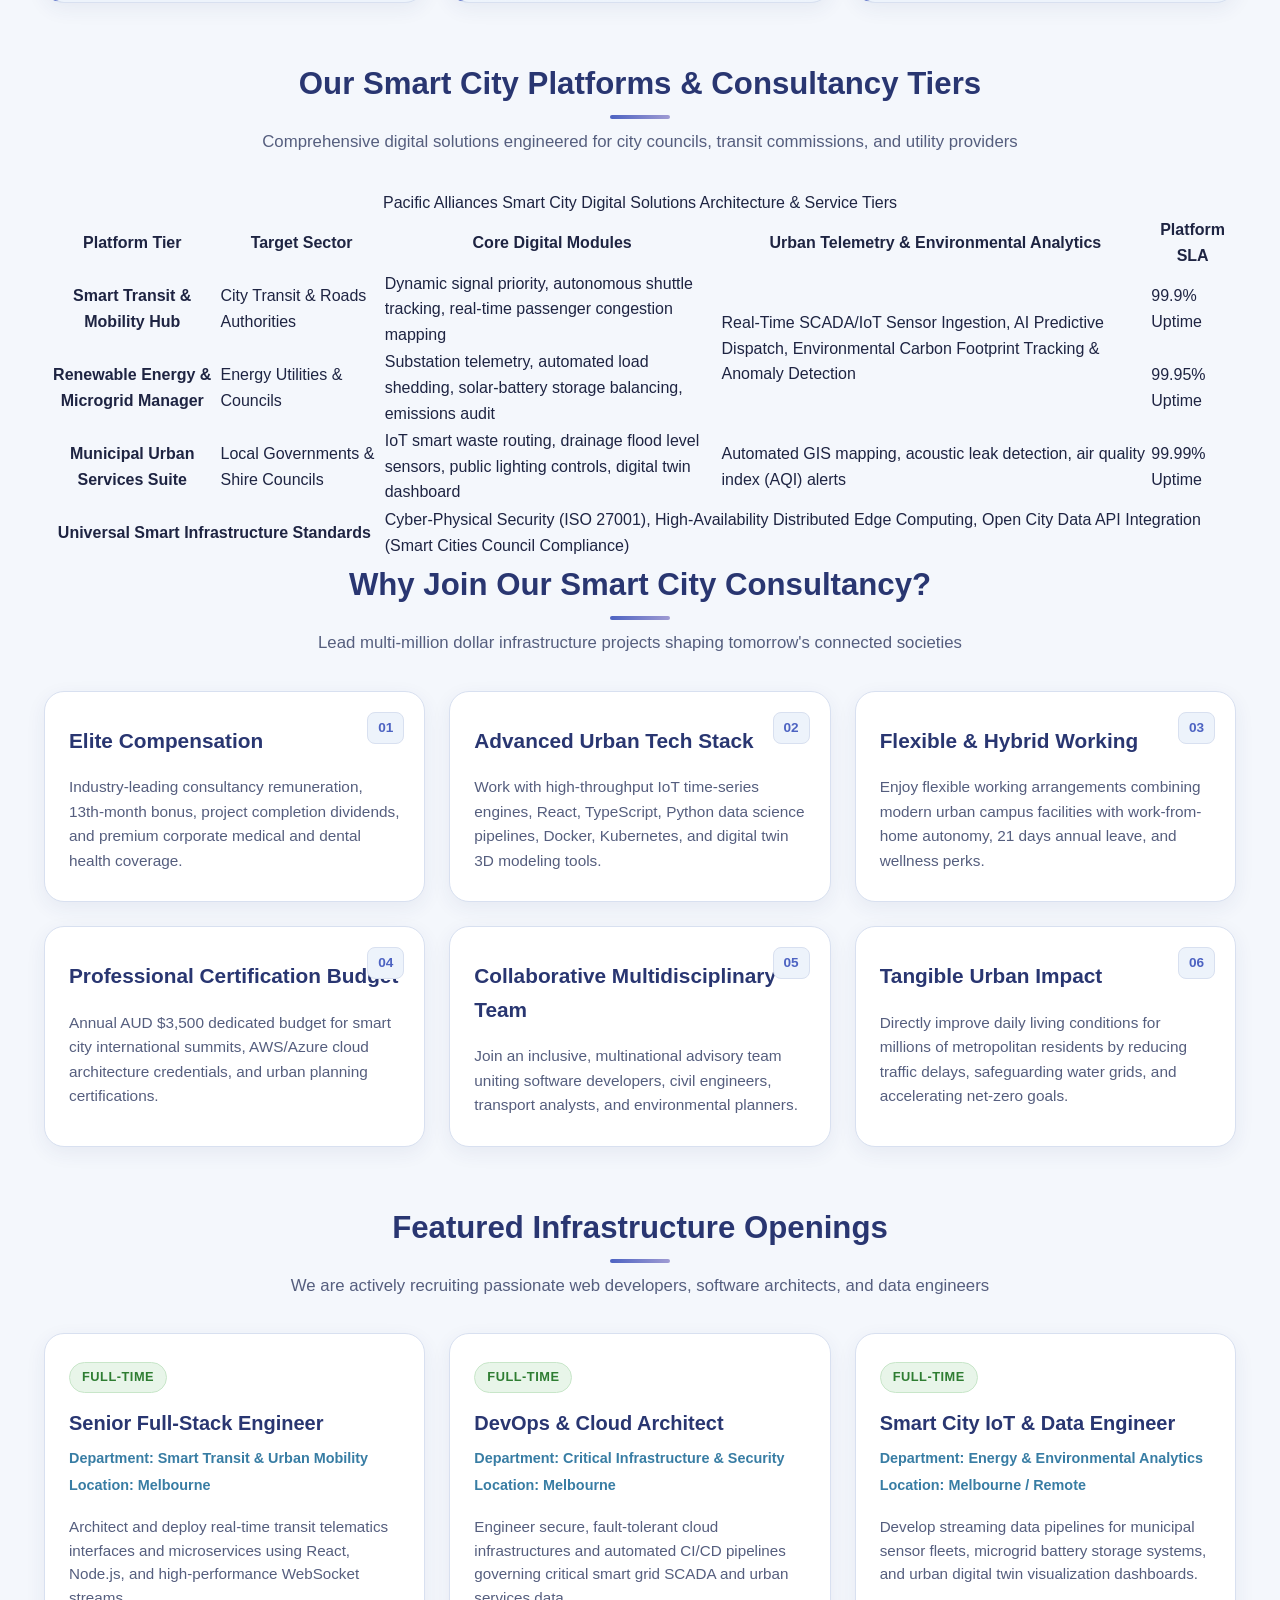
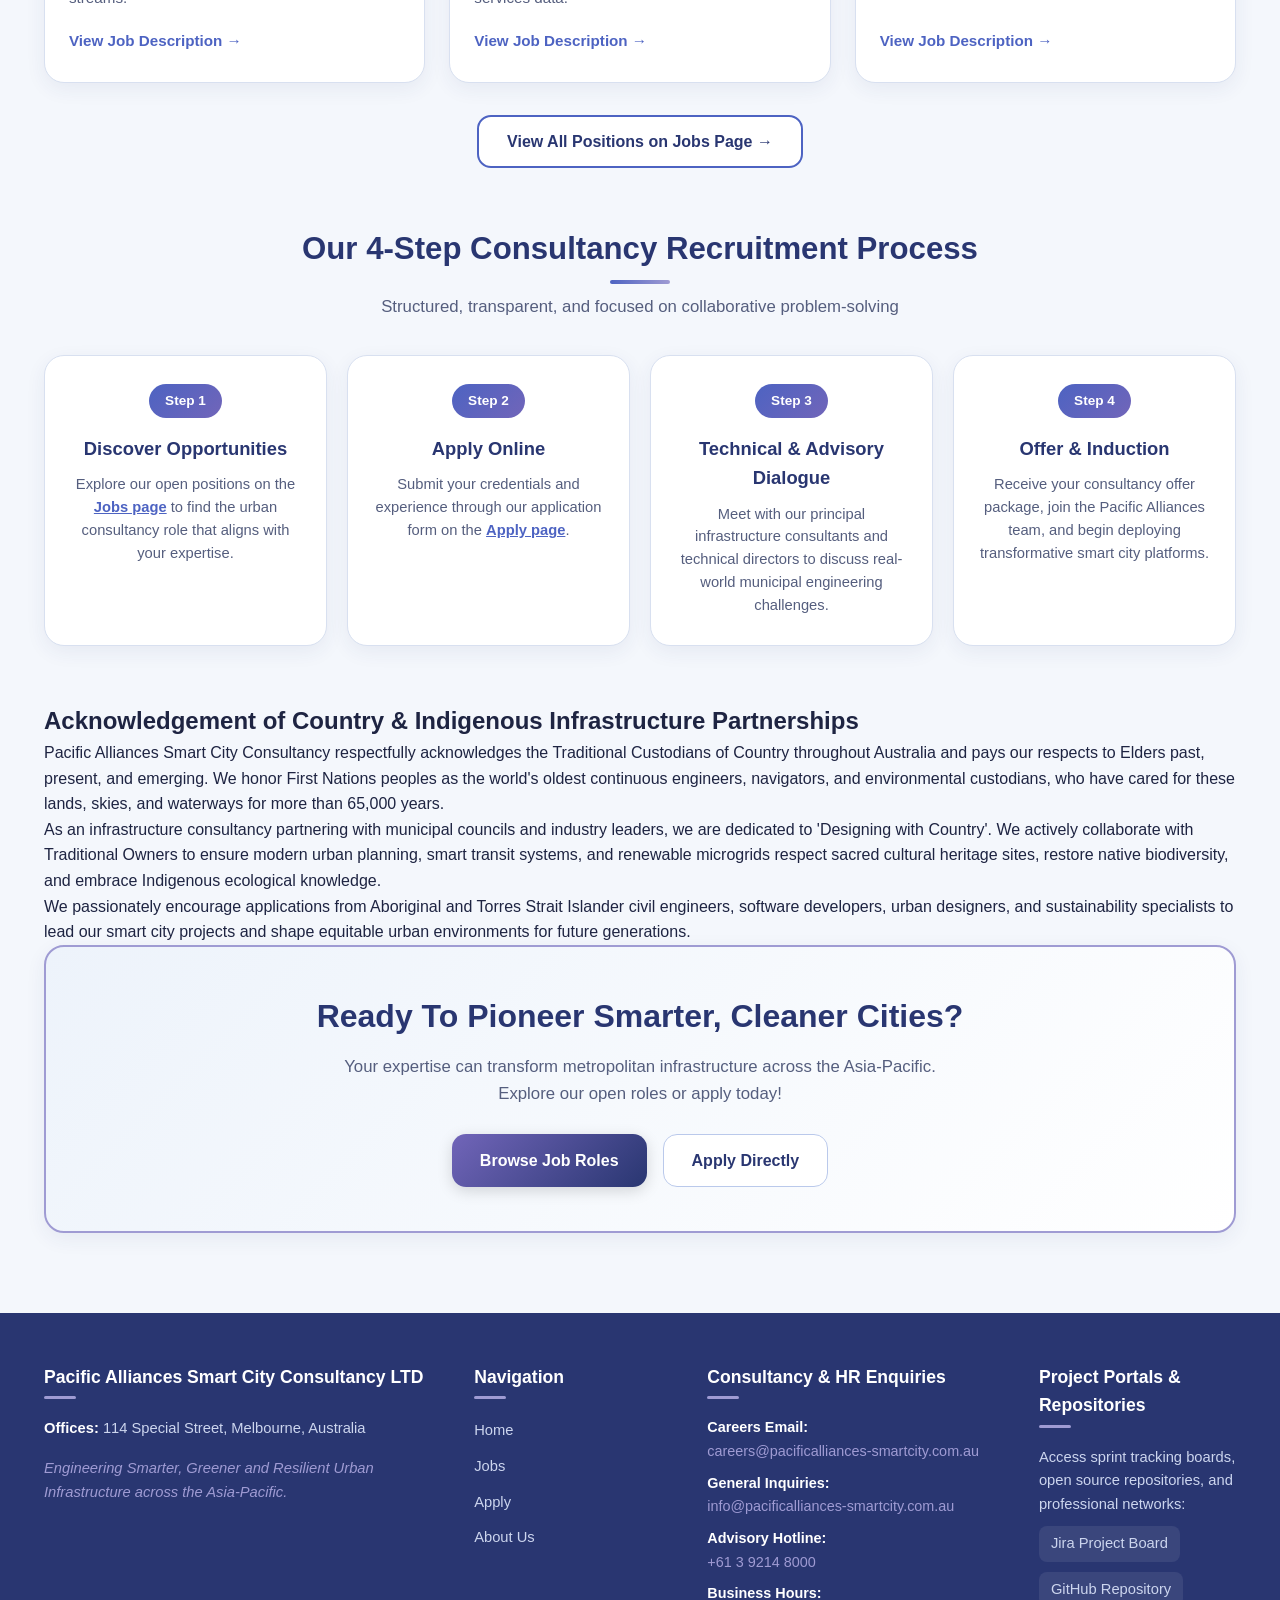
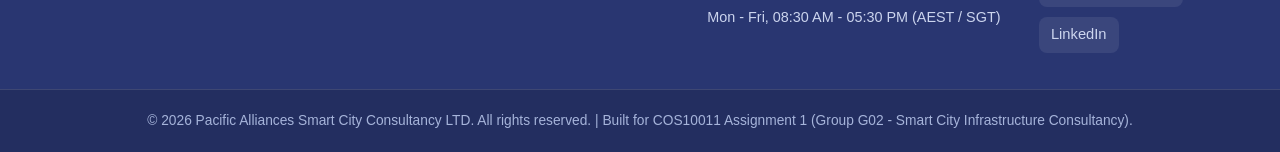
==== commit 21ba979f: "Unify Jira Kanban board link and page title across about, index, and jobs pages" ====
--- a/index.html
+++ b/index.html
@@ -391,7 +391,7 @@
                 <h3 class="footer-heading">Project Portals &amp; Repositories</h3>
                 <p class="footer-text">Access sprint tracking boards, open source repositories, and professional networks:</p>
                 <ul id="footer-social-list" class="footer-social-links">
-                    <li class="social-item"><a class="social-link" href="https://student-team-x2fsvdeh.atlassian.net/jira/software/projects/KAN/list?jql=project%20%3D%20KAN%20ORDER%20BY%20cf%5B10019%5D%20ASC" target="_blank" rel="noopener noreferrer">Jira Project Board</a></li>
+                    <li class="social-item"><a class="social-link" href="https://student-team-x2fsvdeh.atlassian.net/jira/software/projects/KAN/boards/1?filter=&amp;groupBy=none" target="_blank" rel="noopener noreferrer">Jira Project Board</a></li>
                     <li class="social-item"><a class="social-link" href="https://github.com/nduong2668/Apllied-Web" target="_blank" rel="noopener noreferrer">GitHub Repository</a></li>
                     <li class="social-item"><a class="social-link" href="https://linkedin.com" target="_blank" rel="noopener noreferrer">LinkedIn</a></li>
                 </ul>
--- a/styles/styles.css
+++ b/styles/styles.css
@@ -0,0 +1,1266 @@
+/* ==========================================================================
+   ASSIGNMENT 1 - PACIFIC ALLIANCES SOFTWARE COMPANY LTD
+   Main Stylesheet: style.css
+   Color Scheme: Fuji purple, Blue-violet, Kikyo-iroiro, Iris, Hanada, Dark blue
+   ========================================================================== */
+
+/* --------------------------------------------------------------------------
+   1. CSS VARIABLES (DESIGN COLOR PALETTE)
+   -------------------------------------------------------------------------- */
+:root {
+    /* Official design color palette */
+    --color-fuji-purple:  #9F9BD3; /* Fuji purple (sf18) */
+    --color-blue-violet:  #7165B9; /* Blue-violet (sf20) */
+    --color-kikyo-iroiro: #4D63C2; /* Kikyo-iroiro (D18) */
+    --color-iris:         #8048B8; /* Iris (D20) */
+    --color-hanada:       #387DA4; /* Hanada blue (D16) */
+    --color-dark-blue:    #293671; /* Dark blue (DK18) */
+
+    /* Background and neutral text colors */
+    --bg-body:            #F4F7FC; /* Soft slate-blue page background */
+    --bg-surface:         #FFFFFF; /* White card/box background */
+    --bg-box-tint:        #EDF3FB; /* Light blue accent tint for special boxes */
+    --text-primary:       #1E2442; /* Primary body text (deep dark blue) */
+    --text-secondary:     #555E7E; /* Secondary text / descriptions */
+    --text-light:         #8D95B5; /* Muted text / metadata */
+    --border-light:       #D8E0F0; /* Subtle box border */
+    --border-accent:      #BAC9EB; /* Accent border */
+
+    /* Shadows and Border Radii */
+    --radius-sm:          8px;
+    --radius-md:          14px;
+    --radius-lg:          20px;
+    --radius-full:        999px;
+
+    --shadow-card:        0 6px 20px rgba(41, 54, 113, 0.07);
+    --shadow-hover:       0 12px 28px rgba(77, 99, 194, 0.16);
+    --shadow-header:      0 4px 18px rgba(41, 54, 113, 0.08);
+
+    --transition:         all 0.25s cubic-bezier(0.4, 0, 0.2, 1);
+}
+
+/* --------------------------------------------------------------------------
+   2. BASIC RESET & TYPOGRAPHY
+   -------------------------------------------------------------------------- */
+*, *::before, *::after {
+    box-sizing: border-box;
+    margin: 0;
+    padding: 0;
+}
+
+html {
+    scroll-behavior: smooth;
+}
+
+body {
+    font-family: 'Segoe UI', -apple-system, BlinkMacSystemFont, Roboto, Oxygen, Ubuntu, Cantarell, sans-serif;
+    background-color: var(--bg-body);
+    color: var(--text-primary);
+    line-height: 1.6;
+    font-size: 16px;
+    min-height: 100vh;
+    display: flex;
+    flex-direction: column;
+}
+
+a {
+    color: var(--color-kikyo-iroiro);
+    text-decoration: none;
+    transition: var(--transition);
+}
+
+a:hover {
+    color: var(--color-blue-violet);
+}
+
+ul {
+    list-style: none;
+}
+
+img {
+    max-width: 100%;
+    height: auto;
+    display: block;
+}
+
+/* --------------------------------------------------------------------------
+   3. HEADER & NAVIGATION BAR (SHARED ACROSS ALL 4 PAGES)
+   Layout: Company Branding (Left) - 4-Box Menu (Center) - Logo (Right)
+   -------------------------------------------------------------------------- */
+.site-header {
+    background-color: var(--bg-surface);
+    border-bottom: 2px solid var(--border-light);
+    box-shadow: var(--shadow-header);
+    position: sticky;
+    top: 0;
+    z-index: 1000;
+    width: 100%;
+}
+
+.header-container {
+    max-width: 1240px;
+    margin: 0 auto;
+    padding: 14px 24px;
+    display: flex;
+    align-items: center;
+    justify-content: space-between;
+    gap: 20px;
+}
+
+/* Company Branding */
+.branding-box {
+    flex: 1;
+    min-width: 250px;
+}
+
+.company-name {
+    font-size: 1.35rem;
+    font-weight: 800;
+    color: var(--color-dark-blue);
+    line-height: 1.25;
+    letter-spacing: -0.02em;
+}
+
+.company-tagline {
+    font-size: 0.82rem;
+    color: var(--color-hanada);
+    font-weight: 500;
+    margin-top: 3px;
+}
+
+/* 4-Box Navigation Bar as per wireframe: "Header menu (4 box lead to 4 pages)" */
+.site-navbar {
+    display: flex;
+    justify-content: center;
+}
+
+.navbar-list {
+    display: flex;
+    align-items: center;
+    gap: 12px;
+}
+
+.navbar-item {
+    display: inline-block;
+}
+
+/* Navigation Box Items */
+.navbar-link {
+    display: inline-block;
+    padding: 10px 22px;
+    background-color: #F0F4FC;
+    color: var(--color-dark-blue);
+    font-weight: 600;
+    font-size: 0.95rem;
+    border: 1.5px solid var(--border-light);
+    border-radius: var(--radius-md);
+    transition: var(--transition);
+    text-align: center;
+}
+
+/* Hover Effect for Navigation Boxes */
+.navbar-link:hover {
+    background-color: var(--color-fuji-purple);
+    color: #FFFFFF;
+    border-color: var(--color-blue-violet);
+    transform: translateY(-2px);
+    box-shadow: 0 4px 12px rgba(113, 101, 185, 0.25);
+}
+
+/* Active Navigation State */
+.navbar-link.active {
+    background: linear-gradient(135deg, var(--color-blue-violet) 0%, var(--color-dark-blue) 100%);
+    color: #FFFFFF;
+    border-color: var(--color-dark-blue);
+    box-shadow: 0 4px 14px rgba(41, 54, 113, 0.3);
+}
+
+/* Company Logo Container */
+.logo-box {
+    display: flex;
+    align-items: center;
+    justify-content: flex-end;
+}
+
+.site-logo {
+    height: 48px;
+    width: auto;
+    object-fit: contain;
+    transition: var(--transition);
+}
+
+.site-logo:hover {
+    transform: scale(1.04);
+}
+
+/* --------------------------------------------------------------------------
+   4. GENERAL LAYOUT & MAIN CONTENT WRAPPER
+   -------------------------------------------------------------------------- */
+.content-wrapper {
+    flex: 1;
+    max-width: 1240px;
+    width: 100%;
+    margin: 0 auto;
+    padding: 36px 24px 60px;
+}
+
+/* Section Header */
+.section-header {
+    text-align: center;
+    margin-bottom: 34px;
+}
+
+.section-title {
+    font-size: 1.95rem;
+    font-weight: 800;
+    color: var(--color-dark-blue);
+    position: relative;
+    display: inline-block;
+    padding-bottom: 10px;
+}
+
+.section-title::after {
+    content: '';
+    position: absolute;
+    bottom: 0;
+    left: 50%;
+    transform: translateX(-50%);
+    width: 60px;
+    height: 4px;
+    background: linear-gradient(90deg, var(--color-kikyo-iroiro), var(--color-fuji-purple));
+    border-radius: var(--radius-full);
+}
+
+.section-subtitle {
+    font-size: 1.05rem;
+    color: var(--text-secondary);
+    margin-top: 10px;
+}
+
+/* --------------------------------------------------------------------------
+   5. BOX CONTENT STYLING ("Box content should be in boxes like these") + minor adjustment to statbox
+   -------------------------------------------------------------------------- */
+.content-box {
+    background-color: var(--bg-surface);
+    border: 1.5px solid var(--border-light);
+    border-radius: var(--radius-lg);
+    padding: 28px 24px;
+    box-shadow: var(--shadow-card);
+    transition: var(--transition);
+    display: flex;
+    flex-direction: column;
+}
+
+.content-box:hover {
+    transform: translateY(-5px);
+    box-shadow: var(--shadow-hover);
+    border-color: var(--color-fuji-purple);
+}
+
+.content-box.stat-box {
+    text-align: center;
+}
+
+.stat-number {
+    color: var(--color-kikyo-iroiro);
+    font-size: 2rem;
+}
+
+/* --------------------------------------------------------------------------
+   6. HERO BANNER SECTION
+   -------------------------------------------------------------------------- */
+.hero-banner {
+    background-color: var(--color-dark-blue);
+    background-image: 
+        radial-gradient(circle at 18% 22%, rgba(159, 155, 211, 0.28) 0%, transparent 42%),
+        radial-gradient(circle at 82% 78%, rgba(77, 99, 194, 0.32) 0%, transparent 48%),
+        linear-gradient(135deg, var(--color-dark-blue) 0%, var(--color-blue-violet) 70%, var(--color-iris) 100%);
+    background-repeat: no-repeat;
+    background-size: cover;
+    color: #FFFFFF;
+    border-radius: var(--radius-lg);
+    padding: 56px 40px;
+    margin-bottom: 48px;
+    box-shadow: 0 10px 30px rgba(41, 54, 113, 0.22);
+    text-align: center;
+    position: relative;
+    overflow: hidden;
+}
+
+.hero-banner::before {
+    content: '';
+    position: absolute;
+    top: -50%;
+    left: -20%;
+    width: 600px;
+    height: 600px;
+    background: radial-gradient(circle, rgba(159, 155, 211, 0.2) 0%, transparent 70%);
+    pointer-events: none;
+}
+
+.hero-content {
+    max-width: 820px;
+    margin: 0 auto;
+    position: relative;
+    z-index: 1;
+}
+
+.hero-title {
+    font-size: 2.5rem;
+    font-weight: 800;
+    line-height: 1.25;
+    margin-bottom: 18px;
+    letter-spacing: -0.02em;
+    color: #FFFFFF;
+}
+
+.hero-subtitle {
+    font-size: 1.15rem;
+    line-height: 1.65;
+    color: #E2E8F8;
+    margin-bottom: 30px;
+}
+
+.hero-button-group {
+    display: flex;
+    justify-content: center;
+    gap: 16px;
+    flex-wrap: wrap;
+}
+
+/* Action Buttons */
+.action-btn {
+    display: inline-flex;
+    align-items: center;
+    justify-content: center;
+    padding: 13px 28px;
+    font-size: 1rem;
+    font-weight: 700;
+    border-radius: var(--radius-md);
+    transition: var(--transition);
+    cursor: pointer;
+}
+
+.primary-btn {
+    background-color: #FFFFFF;
+    color: var(--color-dark-blue);
+    box-shadow: 0 4px 15px rgba(0, 0, 0, 0.15);
+}
+
+.primary-btn:hover {
+    background-color: var(--color-fuji-purple);
+    color: #FFFFFF;
+    transform: translateY(-2px);
+    box-shadow: 0 6px 20px rgba(0, 0, 0, 0.2);
+}
+
+.secondary-btn {
+    background-color: rgba(255, 255, 255, 0.15);
+    color: #FFFFFF;
+    border: 1.5px solid rgba(255, 255, 255, 0.5);
+    backdrop-filter: blur(8px);
+}
+
+.secondary-btn:hover {
+    background-color: #FFFFFF;
+    color: var(--color-dark-blue);
+    transform: translateY(-2px);
+}
+
+/* --------------------------------------------------------------------------
+   7. COMPANY OVERVIEW SECTION (WHO WE ARE)
+   -------------------------------------------------------------------------- */
+.overview-section {
+    margin-bottom: 56px;
+}
+
+.intro-cards-container {
+    display: grid;
+    grid-template-columns: repeat(auto-fit, minmax(300px, 1fr));
+    gap: 24px;
+}
+
+.intro-card {
+    background: linear-gradient(180deg, #FFFFFF 0%, var(--bg-box-tint) 100%);
+    border-left: 5px solid var(--color-kikyo-iroiro);
+}
+
+.box-title {
+    font-size: 1.3rem;
+    font-weight: 700;
+    color: var(--color-dark-blue);
+    margin-bottom: 12px;
+}
+
+.box-text {
+    color: var(--text-secondary);
+    font-size: 0.98rem;
+    line-height: 1.6;
+}
+
+/* --------------------------------------------------------------------------
+   8. PERKS & BENEFITS (WHY JOIN US - BOX GRID)
+   -------------------------------------------------------------------------- */
+.perks-section {
+    margin-bottom: 56px;
+}
+
+.boxes-grid-container {
+    display: grid;
+    grid-template-columns: repeat(auto-fit, minmax(320px, 1fr));
+    gap: 24px;
+}
+
+.perk-item {
+    position: relative;
+    padding-top: 32px;
+}
+
+.box-badge {
+    position: absolute;
+    top: 20px;
+    right: 20px;
+    background-color: var(--bg-box-tint);
+    color: var(--color-kikyo-iroiro);
+    font-weight: 800;
+    font-size: 0.85rem;
+    padding: 4px 10px;
+    border-radius: var(--radius-sm);
+    border: 1px solid var(--border-light);
+}
+
+.box-description {
+    color: var(--text-secondary);
+    font-size: 0.96rem;
+    line-height: 1.6;
+    margin-top: 6px;
+}
+
+/* --------------------------------------------------------------------------
+   9. FEATURED JOB OPENINGS (JOB PREVIEW CARDS)
+   -------------------------------------------------------------------------- */
+.featured-jobs-container {
+    margin-bottom: 56px;
+}
+
+.jobs-cards-grid {
+    display: grid;
+    grid-template-columns: repeat(auto-fit, minmax(310px, 1fr));
+    gap: 24px;
+}
+
+.job-preview-card {
+    background: #FFFFFF;
+    border: 1.5px solid var(--border-light);
+    display: flex;
+    flex-direction: column;
+    justify-content: space-between;
+}
+
+.job-tag {
+    align-self: flex-start;
+    padding: 4px 12px;
+    font-size: 0.8rem;
+    font-weight: 700;
+    border-radius: var(--radius-full);
+    margin-bottom: 14px;
+    text-transform: uppercase;
+    letter-spacing: 0.04em;
+}
+
+.job-tag.full-time {
+    background-color: #E8F5E9;
+    color: #2E7D32;
+    border: 1px solid #C8E6C9;
+}
+
+.job-role-title {
+    font-size: 1.25rem;
+    font-weight: 700;
+    color: var(--color-dark-blue);
+    margin-bottom: 8px;
+}
+
+.job-department,
+.job-location {
+    font-size: 0.9rem;
+    color: var(--color-hanada);
+    font-weight: 600;
+    margin-bottom: 4px;
+}
+
+.job-brief {
+    color: var(--text-secondary);
+    font-size: 0.95rem;
+    line-height: 1.55;
+    margin: 14px 0 20px;
+    flex-grow: 1;
+}
+
+.card-link {
+    display: inline-flex;
+    align-items: center;
+    font-weight: 700;
+    font-size: 0.95rem;
+    color: var(--color-kikyo-iroiro);
+    margin-top: auto;
+}
+
+.card-link:hover {
+    color: var(--color-blue-violet);
+    transform: translateX(4px);
+}
+
+.section-footer-action {
+    text-align: center;
+    margin-top: 32px;
+}
+
+.text-link-btn {
+    display: inline-block;
+    padding: 12px 28px;
+    background-color: var(--bg-surface);
+    color: var(--color-dark-blue);
+    border: 2px solid var(--color-kikyo-iroiro);
+    font-weight: 700;
+    border-radius: var(--radius-md);
+}
+
+.text-link-btn:hover {
+    background-color: var(--color-kikyo-iroiro);
+    color: #FFFFFF;
+}
+
+/* --------------------------------------------------------------------------
+   10. RECRUITMENT PROCESS (4-STEP APPLICATION)
+   -------------------------------------------------------------------------- */
+.recruitment-process-section {
+    margin-bottom: 56px;
+}
+
+.process-steps-grid {
+    display: grid;
+    grid-template-columns: repeat(auto-fit, minmax(240px, 1fr));
+    gap: 20px;
+}
+
+.process-step-box {
+    text-align: center;
+    background-color: #FFFFFF;
+    position: relative;
+}
+
+.step-number {
+    display: inline-block;
+    background: linear-gradient(135deg, var(--color-kikyo-iroiro), var(--color-blue-violet));
+    color: #FFFFFF;
+    font-size: 0.85rem;
+    font-weight: 800;
+    padding: 6px 16px;
+    border-radius: var(--radius-full);
+    margin: 0 auto 16px;
+}
+
+.step-title {
+    font-size: 1.15rem;
+    font-weight: 700;
+    color: var(--color-dark-blue);
+    margin-bottom: 10px;
+}
+
+.step-text {
+    font-size: 0.92rem;
+    color: var(--text-secondary);
+    line-height: 1.55;
+}
+
+.inline-link {
+    color: var(--color-kikyo-iroiro);
+    font-weight: 600;
+    text-decoration: underline;
+}
+
+.inline-link:hover {
+    color: var(--color-blue-violet);
+}
+
+/* --------------------------------------------------------------------------
+   11. CALL TO ACTION SECTION (CTA BANNER BOX)
+   -------------------------------------------------------------------------- */
+.cta-banner-section {
+    margin-bottom: 20px;
+}
+
+.cta-card-box {
+    background: linear-gradient(135deg, var(--bg-box-tint) 0%, #FFFFFF 100%);
+    border: 2px solid var(--color-fuji-purple);
+    text-align: center;
+    padding: 44px 30px;
+}
+
+.cta-title {
+    font-size: 2rem;
+    font-weight: 800;
+    color: var(--color-dark-blue);
+    margin-bottom: 12px;
+}
+
+.cta-text {
+    font-size: 1.05rem;
+    color: var(--text-secondary);
+    max-width: 650px;
+    margin: 0 auto 26px;
+}
+
+.cta-button-group {
+    display: flex;
+    justify-content: center;
+    gap: 16px;
+    flex-wrap: wrap;
+}
+
+.cta-button-group .primary-btn {
+    background: linear-gradient(135deg, var(--color-blue-violet) 0%, var(--color-dark-blue) 100%);
+    color: #FFFFFF;
+}
+
+.cta-button-group .primary-btn:hover {
+    background: linear-gradient(135deg, var(--color-iris) 0%, var(--color-blue-violet) 100%);
+}
+
+.cta-button-group .secondary-btn {
+    background-color: #FFFFFF;
+    color: var(--color-dark-blue);
+    border: 1.5px solid var(--border-accent);
+}
+
+.cta-button-group .secondary-btn:hover {
+    background-color: var(--bg-box-tint);
+    border-color: var(--color-kikyo-iroiro);
+}
+
+/* --------------------------------------------------------------------------
+   12. FOOTER (AS PER WIREFRAME: "Footer - General information - contacts - etc")
+   -------------------------------------------------------------------------- */
+.site-footer {
+    background-color: var(--color-dark-blue);
+    color: #E2E7F5;
+    margin-top: auto;
+    width: 100%;
+}
+
+.footer-layout {
+    max-width: 1240px;
+    margin: 0 auto;
+    padding: 50px 24px 36px;
+    display: grid;
+    grid-template-columns: 2fr 1fr 1.5fr 1fr;
+    gap: 36px;
+}
+
+.footer-col {
+    display: flex;
+    flex-direction: column;
+}
+
+.footer-heading {
+    font-size: 1.1rem;
+    font-weight: 700;
+    color: #FFFFFF;
+    margin-bottom: 18px;
+    position: relative;
+    padding-bottom: 8px;
+}
+
+.footer-heading::after {
+    content: '';
+    position: absolute;
+    bottom: 0;
+    left: 0;
+    width: 32px;
+    height: 3px;
+    background-color: var(--color-fuji-purple);
+    border-radius: var(--radius-full);
+}
+
+.footer-text {
+    font-size: 0.92rem;
+    color: #CCD5EE;
+    line-height: 1.6;
+    margin-bottom: 10px;
+}
+
+.company-info-col .address-text strong {
+    color: #FFFFFF;
+}
+
+.company-info-col .slogan-text {
+    margin-top: 6px;
+    font-style: italic;
+    color: var(--color-fuji-purple);
+}
+
+/* Quick Links Column */
+.footer-links-list,
+.footer-contact-items,
+.footer-social-links {
+    display: flex;
+    flex-direction: column;
+    gap: 10px;
+}
+
+.footer-nav-link {
+    color: #CCD5EE;
+    font-size: 0.92rem;
+    display: inline-block;
+    transition: var(--transition);
+}
+
+.footer-nav-link:hover {
+    color: #FFFFFF;
+    transform: translateX(4px);
+}
+
+/* Contacts Column */
+.contact-item {
+    font-size: 0.9rem;
+    color: #CCD5EE;
+    line-height: 1.5;
+}
+
+.contact-item strong {
+    color: #FFFFFF;
+    display: block;
+    margin-bottom: 2px;
+}
+
+.contact-link {
+    color: var(--color-fuji-purple);
+}
+
+.contact-link:hover {
+    color: #FFFFFF;
+    text-decoration: underline;
+}
+
+/* Social Media Links */
+.social-link {
+    display: inline-flex;
+    align-items: center;
+    gap: 8px;
+    color: #CCD5EE;
+    font-size: 0.92rem;
+    padding: 6px 12px;
+    background-color: rgba(255, 255, 255, 0.08);
+    border-radius: var(--radius-sm);
+    width: fit-content;
+}
+
+.social-link:hover {
+    background-color: var(--color-kikyo-iroiro);
+    color: #FFFFFF;
+}
+
+/* Copyright Bottom Bar */
+.footer-bottom-bar {
+    border-top: 1px solid rgba(255, 255, 255, 0.12);
+    padding: 20px 24px;
+    text-align: center;
+    background-color: rgba(0, 0, 0, 0.15);
+}
+
+.copyright-text {
+    font-size: 0.86rem;
+    color: #A6B4DA;
+}
+
+/* --------------------------------------------------------------------------
+   13. RESPONSIVE DESIGN (TABLET & MOBILE)
+   -------------------------------------------------------------------------- */
+
+/* Tablet view (max-width: 1024px) */
+@media (max-width: 1024px) {
+    .header-container {
+        flex-wrap: wrap;
+        justify-content: space-between;
+    }
+
+    .site-navbar {
+        order: 3;
+        width: 100%;
+        margin-top: 10px;
+    }
+
+    .navbar-list {
+        width: 100%;
+        justify-content: space-between;
+    }
+
+    .navbar-link {
+        flex: 1;
+        padding: 9px 12px;
+        font-size: 0.9rem;
+    }
+
+    .footer-layout {
+        grid-template-columns: 1fr 1fr;
+        gap: 30px;
+    }
+}
+
+/* Mobile view (max-width: 768px) */
+@media (max-width: 768px) {
+    .header-container {
+        flex-direction: column;
+        align-items: flex-start;
+        gap: 14px;
+        padding: 14px 18px;
+    }
+
+    .logo-box {
+        position: absolute;
+        top: 14px;
+        right: 18px;
+    }
+
+    .site-logo {
+        height: 38px;
+    }
+
+    .company-name {
+        font-size: 1.15rem;
+        padding-right: 60px;
+    }
+
+    .company-tagline {
+        font-size: 0.78rem;
+    }
+
+    .site-navbar {
+        width: 100%;
+    }
+
+    .navbar-list {
+        display: grid;
+        grid-template-columns: 1fr 1fr;
+        gap: 8px;
+        width: 100%;
+    }
+
+    .navbar-link {
+        width: 100%;
+        padding: 8px 10px;
+        font-size: 0.88rem;
+    }
+
+    .hero-banner {
+        padding: 36px 20px;
+    }
+
+    .hero-title {
+        font-size: 1.75rem;
+    }
+
+    .hero-subtitle {
+        font-size: 0.98rem;
+    }
+
+    .hero-button-group {
+        flex-direction: column;
+    }
+
+    .action-btn {
+        width: 100%;
+    }
+
+    .section-title {
+        font-size: 1.55rem;
+    }
+
+    .boxes-grid-container,
+    .intro-cards-container,
+    .jobs-cards-grid,
+    .process-steps-grid {
+        grid-template-columns: 1fr;
+    }
+
+    .footer-layout {
+        grid-template-columns: 1fr;
+        gap: 28px;
+        padding: 36px 18px 24px;
+    }
+}
+
+/* --------------------------------------------------------------------------
+   14. FORM STYLING (JOB APPLICATION FORM - APPLY.HTML)
+   -------------------------------------------------------------------------- */
+.form-card-box {
+    max-width: 860px;
+    margin: 0 auto 40px;
+    padding: 36px 32px;
+}
+
+.form-group {
+    margin-bottom: 20px;
+}
+
+.form-row {
+    display: flex;
+    gap: 18px;
+    flex-wrap: wrap;
+}
+
+.form-col {
+    flex: 1;
+    min-width: 220px;
+    margin-bottom: 20px;
+}
+
+.form-label {
+    display: block;
+    font-weight: 700;
+    color: var(--color-dark-blue);
+    font-size: 0.95rem;
+    margin-bottom: 7px;
+}
+
+.form-control {
+    width: 100%;
+    padding: 12px 14px;
+    border: 1.5px solid var(--border-light);
+    border-radius: var(--radius-sm);
+    font-size: 0.95rem;
+    font-family: inherit;
+    color: var(--text-primary);
+    background-color: #FFFFFF;
+    transition: var(--transition);
+}
+
+.form-control:focus {
+    outline: none;
+    border-color: var(--color-kikyo-iroiro);
+    box-shadow: 0 0 0 3px rgba(77, 99, 194, 0.18);
+}
+
+.form-select {
+    cursor: pointer;
+    appearance: auto;
+}
+
+.form-textarea {
+    resize: vertical;
+    min-height: 110px;
+}
+
+.form-fieldset {
+    border: 1.5px solid var(--border-light);
+    border-radius: var(--radius-md);
+    padding: 16px 20px 18px;
+    margin-bottom: 22px;
+    background-color: #FAFCFF;
+}
+
+.form-legend {
+    font-weight: 700;
+    color: var(--color-dark-blue);
+    padding: 0 10px;
+    font-size: 0.95rem;
+}
+
+.radio-options-group,
+.checkbox-options-group {
+    display: flex;
+    gap: 20px;
+    flex-wrap: wrap;
+    margin-top: 8px;
+}
+
+.radio-option-label,
+.checkbox-option-label {
+    display: inline-flex;
+    align-items: center;
+    gap: 7px;
+    cursor: pointer;
+    font-size: 0.95rem;
+    color: var(--text-primary);
+}
+
+.form-actions-box {
+    margin-top: 28px;
+    text-align: center;
+}
+
+.submit-btn {
+    background: linear-gradient(135deg, var(--color-blue-violet) 0%, var(--color-dark-blue) 100%);
+    color: #FFFFFF;
+    border: none;
+    min-width: 180px;
+    cursor: pointer;
+    font-size: 1.05rem;
+    padding: 14px 36px;
+}
+
+.submit-btn:hover {
+    background: linear-gradient(135deg, var(--color-iris) 0%, var(--color-blue-violet) 100%);
+    box-shadow: var(--shadow-hover);
+    transform: translateY(-2px);
+}
+/* --------------------------------------------------------------------------
+   15. STYLING (JOB POSITIONS AVAILABLE PAGE - JOB.HTML)
+   -------------------------------------------------------------------------- */
+.jobs-page #main-content {
+    overflow: hidden;
+}
+.job-listing {
+    margin-bottom: 28px;
+    scroll-margin-top: 100px; 
+}
+
+.job-card {
+    padding: 32px 30px;
+}
+
+.job-header {
+    display: flex;
+    justify-content: space-between;
+    align-items: center;
+    flex-wrap: wrap;
+    gap: 10px;
+    padding-bottom: 14px;
+    margin-bottom: 16px;
+    border-bottom: 2px solid var(--border-light);
+}
+
+.job-header .job-title {
+    font-size: 1.6rem;
+    font-weight: 800;
+    margin-bottom: 0;
+}
+
+.job-header .job-ref {
+    position: static;
+    border-radius: var(--radius-full);
+    font-weight: 600;
+    padding: 5px 14px;
+}
+
+.job-header .job-ref strong {
+    color: var(--color-dark-blue);
+    letter-spacing: 0.04em;
+}
+
+.job-summary {
+    color: var(--text-secondary);
+    margin-bottom: 16px;
+    font-size: 0.98rem;
+    line-height: 1.6;
+}
+
+.job-subtitle {
+    font-size: 1.15rem;
+    font-weight: 700;
+    color: var(--color-hanada);
+    margin: 22px 0 10px;
+}
+
+.job-subheading {
+    font-size: 1rem;
+    font-weight: 700;
+    color: var(--color-kikyo-iroiro);
+    margin: 14px 0 6px;
+}
+
+.job-details-grid {
+    display: grid;
+    grid-template-columns: 140px 1fr;
+    gap: 8px 16px;
+    background-color: var(--bg-box-tint);
+    border-left: 5px solid var(--color-kikyo-iroiro);
+    border-radius: var(--radius-md);
+    padding: 16px 20px;
+}
+
+.job-details-grid dt {
+    font-weight: 700;
+    color: var(--color-dark-blue);
+}
+
+.job-details-grid dd {
+    color: var(--text-secondary);
+    margin: 0;
+}
+
+.job-list {
+    list-style: disc;
+    padding-left: 22px;
+    color: var(--text-secondary);
+}
+
+.job-list li,
+.job-order-list li {
+    margin-bottom: 7px;
+    line-height: 1.55;
+}
+
+.job-aside {
+    text-align: left;
+    padding: 28px 30px;
+    margin-top: 28px;
+}
+
+.job-aside-title {
+    font-size: 1.4rem;
+    margin-bottom: 12px;
+}
+
+.job-order-list {
+    list-style: decimal;
+    padding-left: 22px;
+    color: var(--text-secondary);
+}
+
+.job-aside a {
+    font-weight: 600;
+    text-decoration: underline;
+}
+
+.job-note {
+    margin-top: 12px;
+}
+
+.job-note small {
+    color: var(--text-light);
+}
+
+@media (max-width: 768px) {
+    .job-details-grid {
+        grid-template-columns: 1fr;
+        gap: 2px;
+    }
+    .job-details-grid dd {
+        margin-bottom: 8px;
+    }
+}
+
+/*16. about page styling */
+.about-custom-banner {
+    border: 2px dashed #9F9BD3;
+    background-color: #293671;
+    color: #FFFFFF;
+    padding: 30px;
+    border-radius: 14px;
+    margin-bottom: 30px;
+    text-align: center;
+}
+
+.about-custom-banner .hero-title {
+    font-size: 2rem;
+    color: #FFFFFF;
+    margin-bottom: 10px;
+}
+
+.about-custom-banner .hero-subtitle {
+    color: #E2E8F8;
+    margin-bottom: 0;
+}
+
+.about-section-spacing {
+    margin-bottom: 30px;
+}
+
+.about-center-align {
+    text-align: center;
+}
+
+.about-list-disc {
+    list-style-type: disc;
+    margin-left: 20px;
+    margin-top: 15px;
+}
+
+.about-list-circle {
+    list-style-type: circle;
+    margin-left: 20px;
+    margin-top: 5px;
+}
+
+.about-dl {
+    margin-top: 15px;
+}
+
+.member-dt {
+    font-weight: bold;
+    color: var(--color-dark-blue);
+    font-size: 1.1rem;
+    margin-top: 15px;
+}
+
+.member-dd {
+    margin-left: 20px;
+    margin-top: 5px;
+}
+
+.student-id {
+    display: inline-block;
+    background-color: #EDF3FB;
+    color: #4D63C2;
+    padding: 2px 8px;
+    border-radius: 4px;
+    font-family: monospace;
+    font-weight: bold;
+    border: 1px solid #BAC9EB;
+}
+
+.bordered-figure {
+    border: 2px solid #BAC9EB;
+    padding: 15px;
+    border-radius: 8px;
+    background-color: #FFFFFF;
+    display: inline-block;
+    margin-top: 15px;
+}
+
+.group-photo-img {
+    max-width: 100%;
+    height: auto;
+    max-height: 400px;
+    object-fit: cover;
+}
+
+.fun-facts-table {
+    width: 100%;
+    border-collapse: collapse;
+    margin-top: 20px;
+    background-color: #FFFFFF;
+    border-radius: 8px;
+    overflow: hidden;
+    box-shadow: 0 6px 20px rgba(41, 54, 113, 0.07);
+}
+
+.fun-facts-table caption {
+    padding: 8px;
+    font-size: 0.9rem;
+    color: var(--text-secondary);
+    text-align: left;
+}
+
+.fun-facts-table th {
+    background-color: #4D63C2;
+    color: #FFFFFF;
+    padding: 12px 16px;
+    border: 1px solid #D8E0F0;
+    text-align: left;
+}
+
+.fun-facts-table td {
+    padding: 12px 16px;
+    border: 1px solid #D8E0F0;
+}
+
+.fun-facts-table tbody tr {
+    transition: background-color 0.2s ease;
+}
+
+.fun-facts-table tbody tr:hover {
+    background-color: #EDF3FB;
+}
